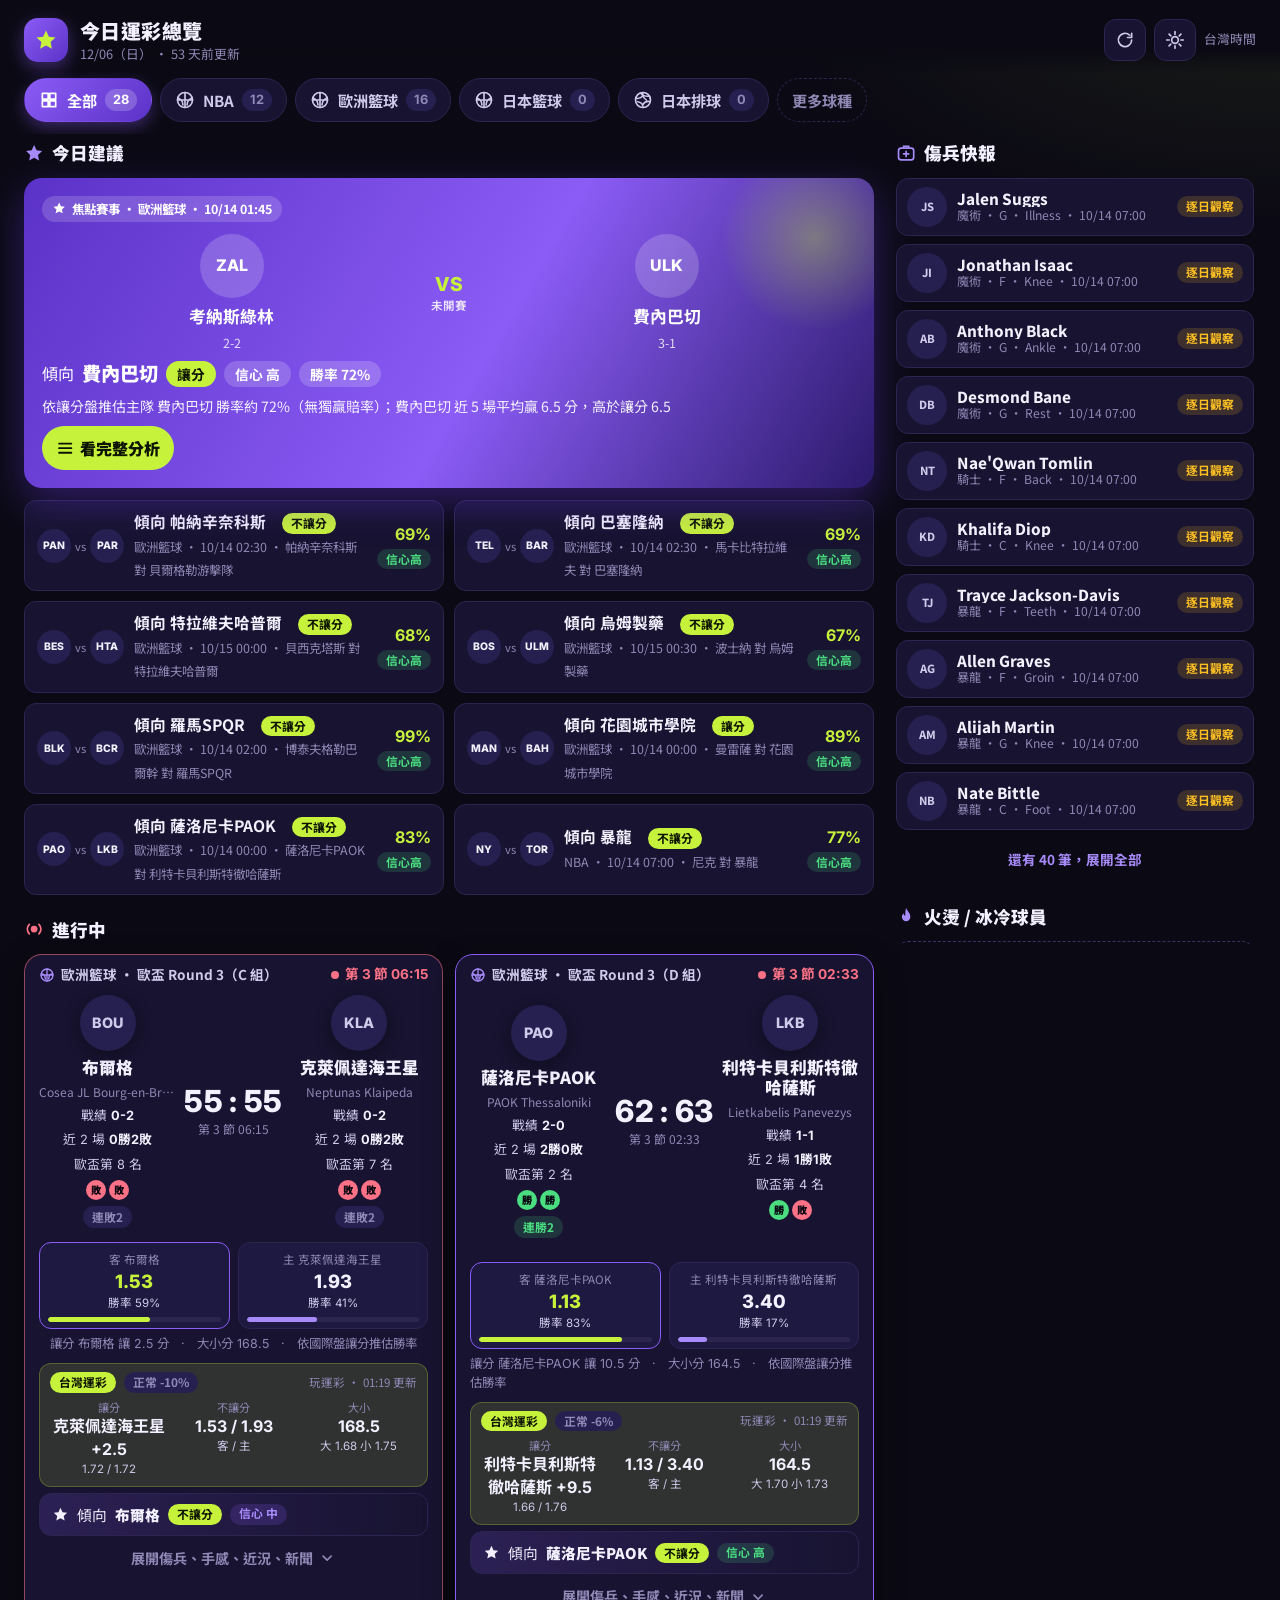
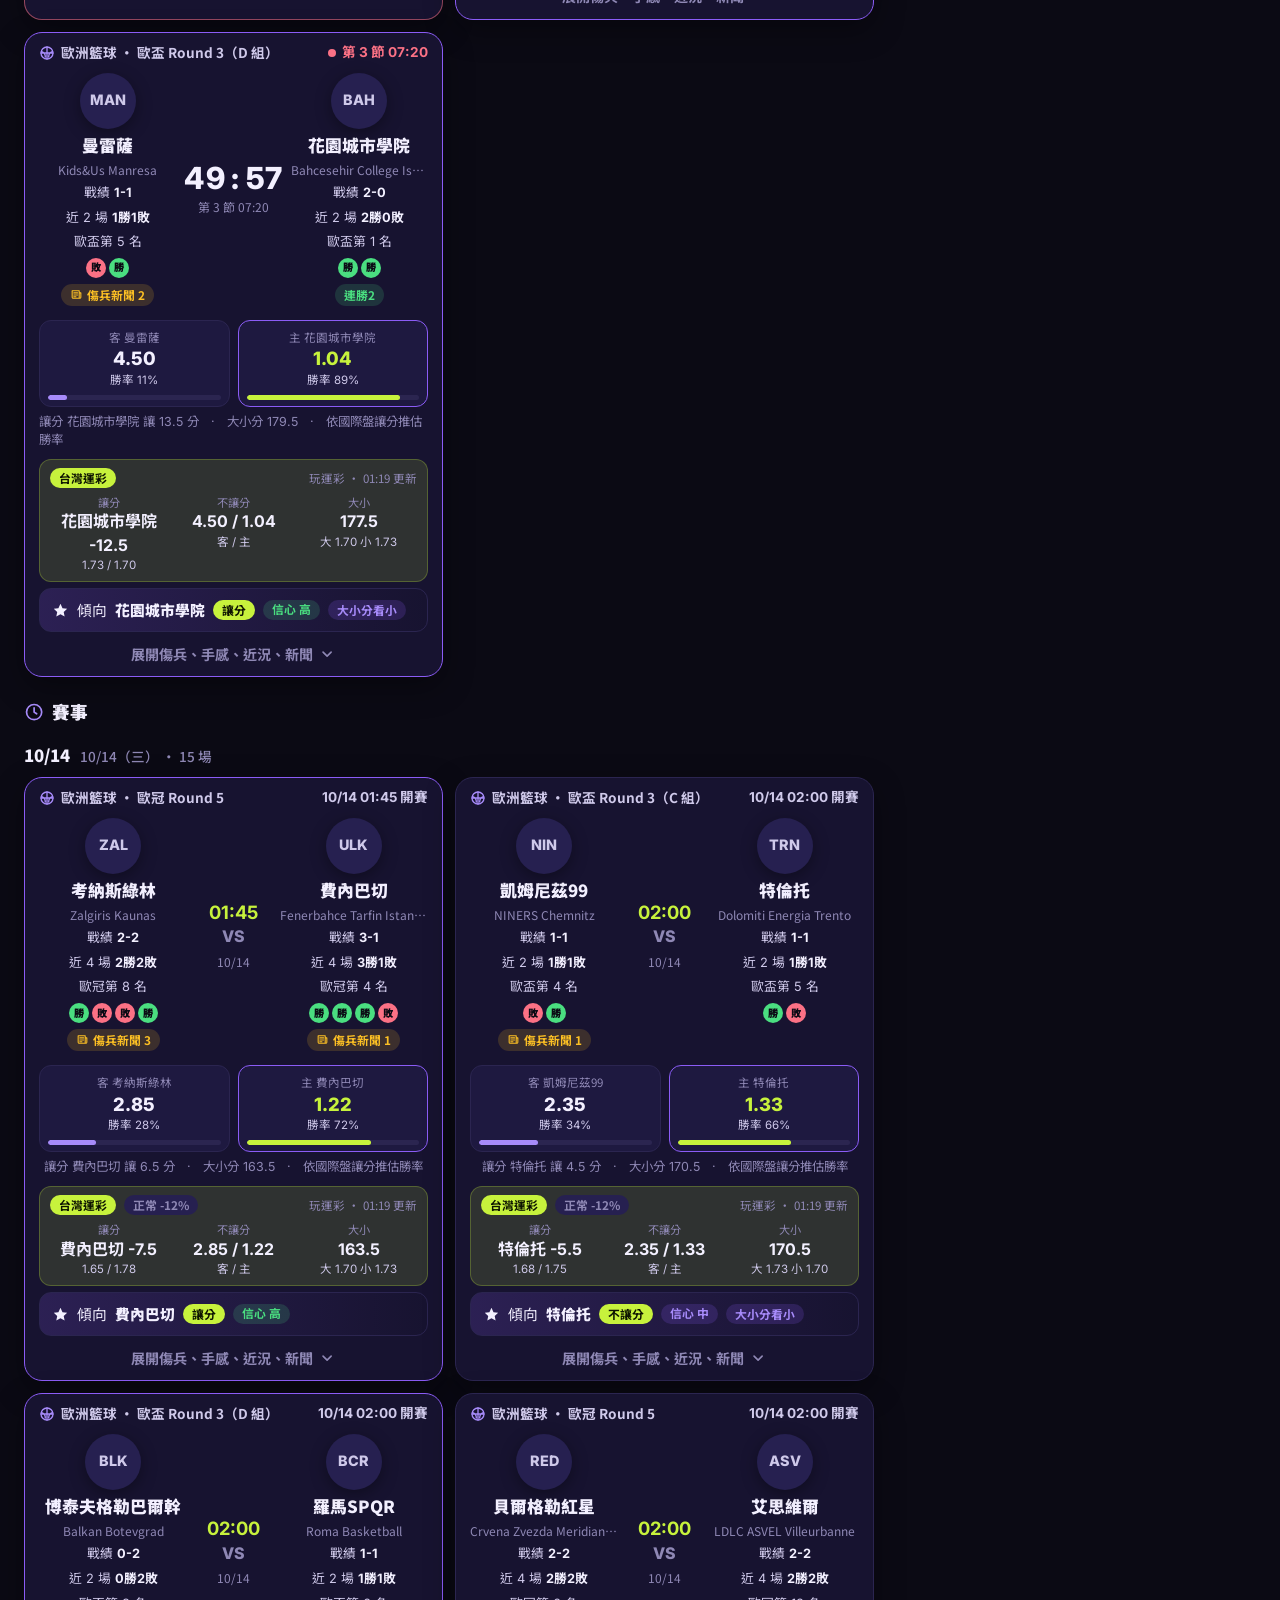
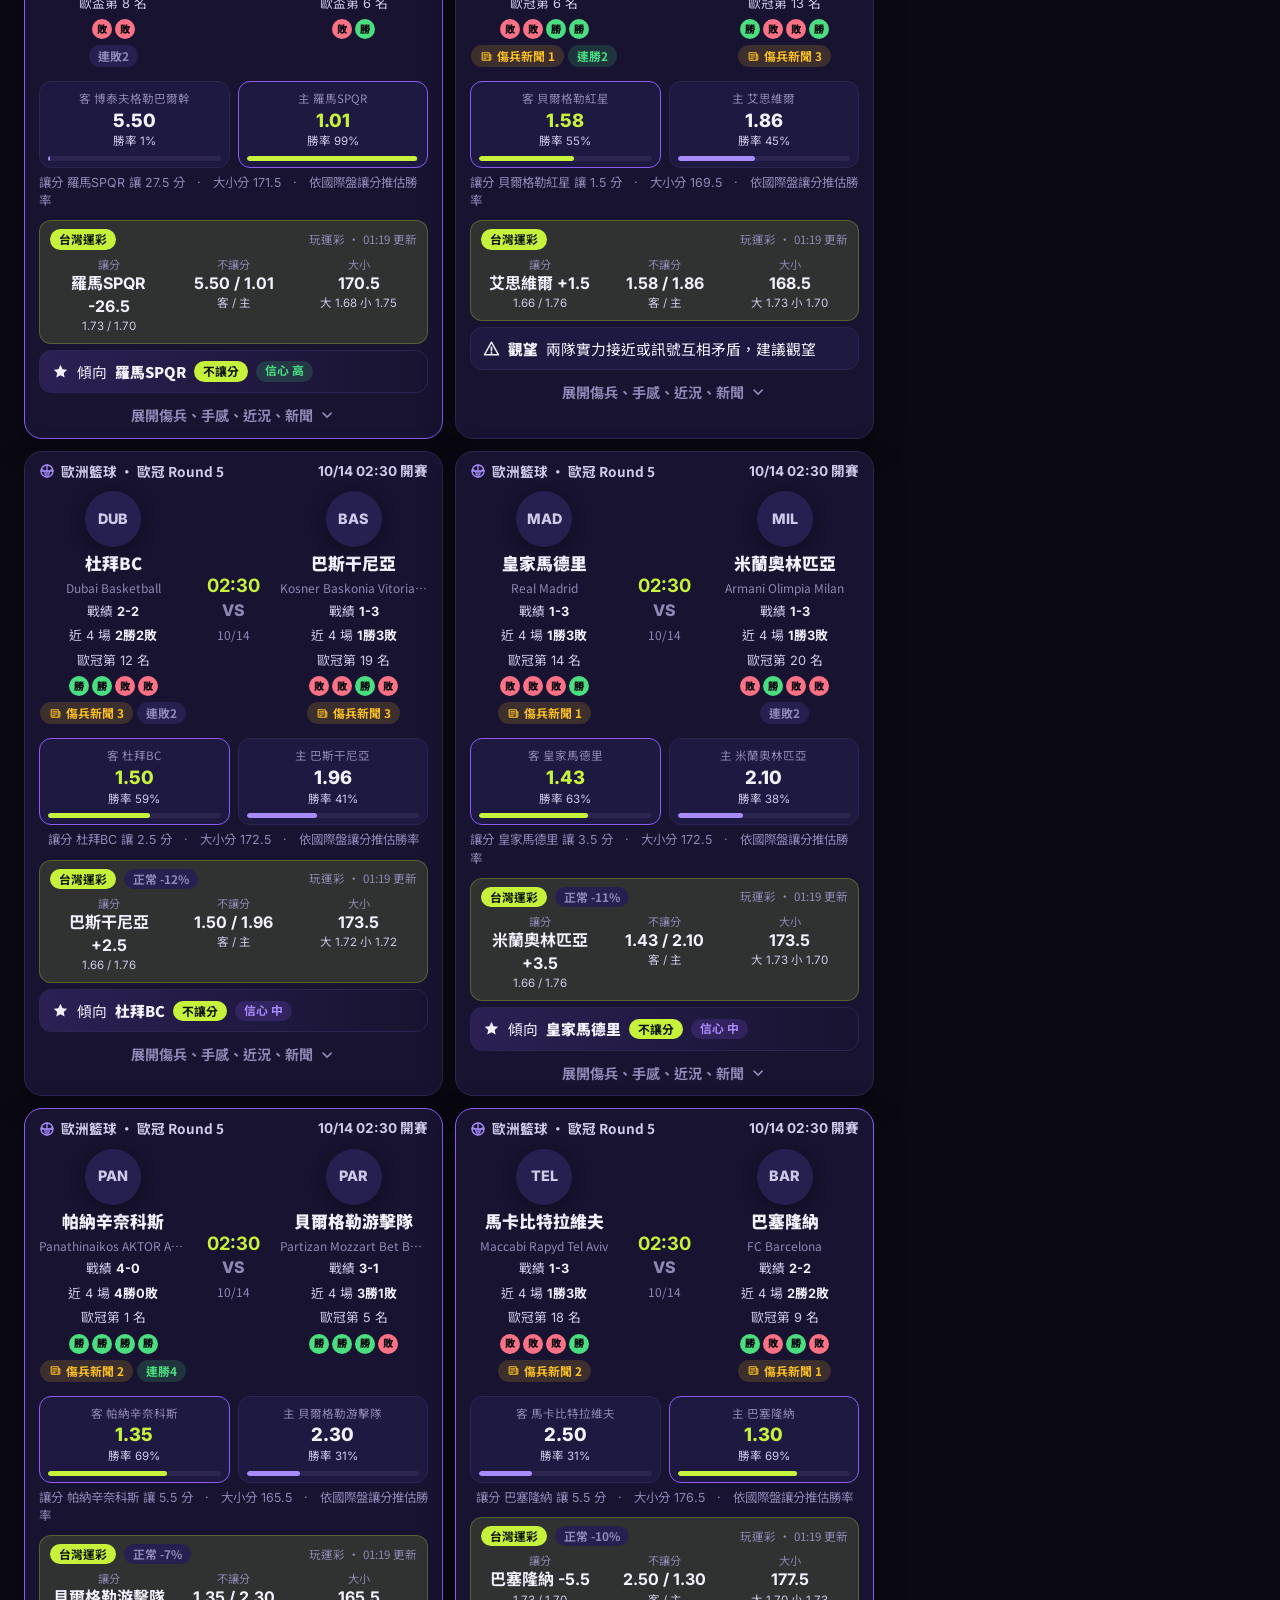
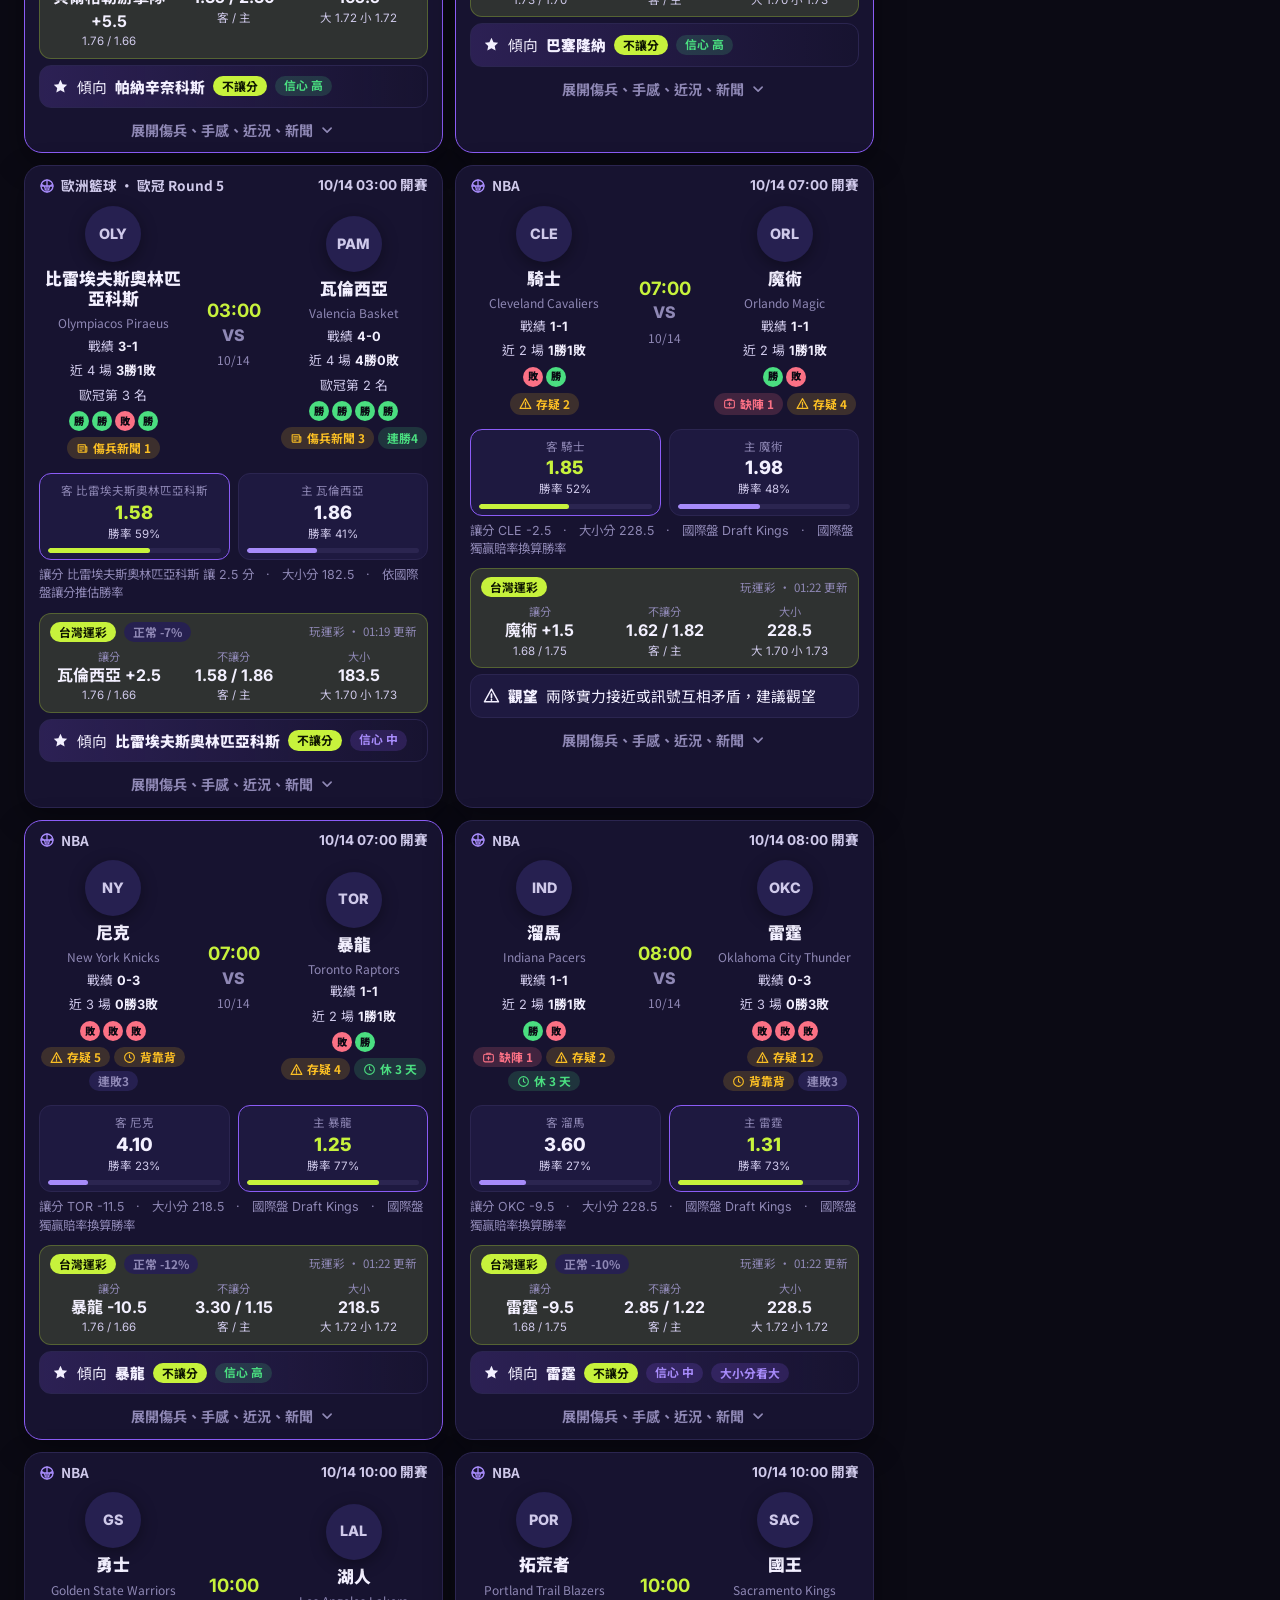
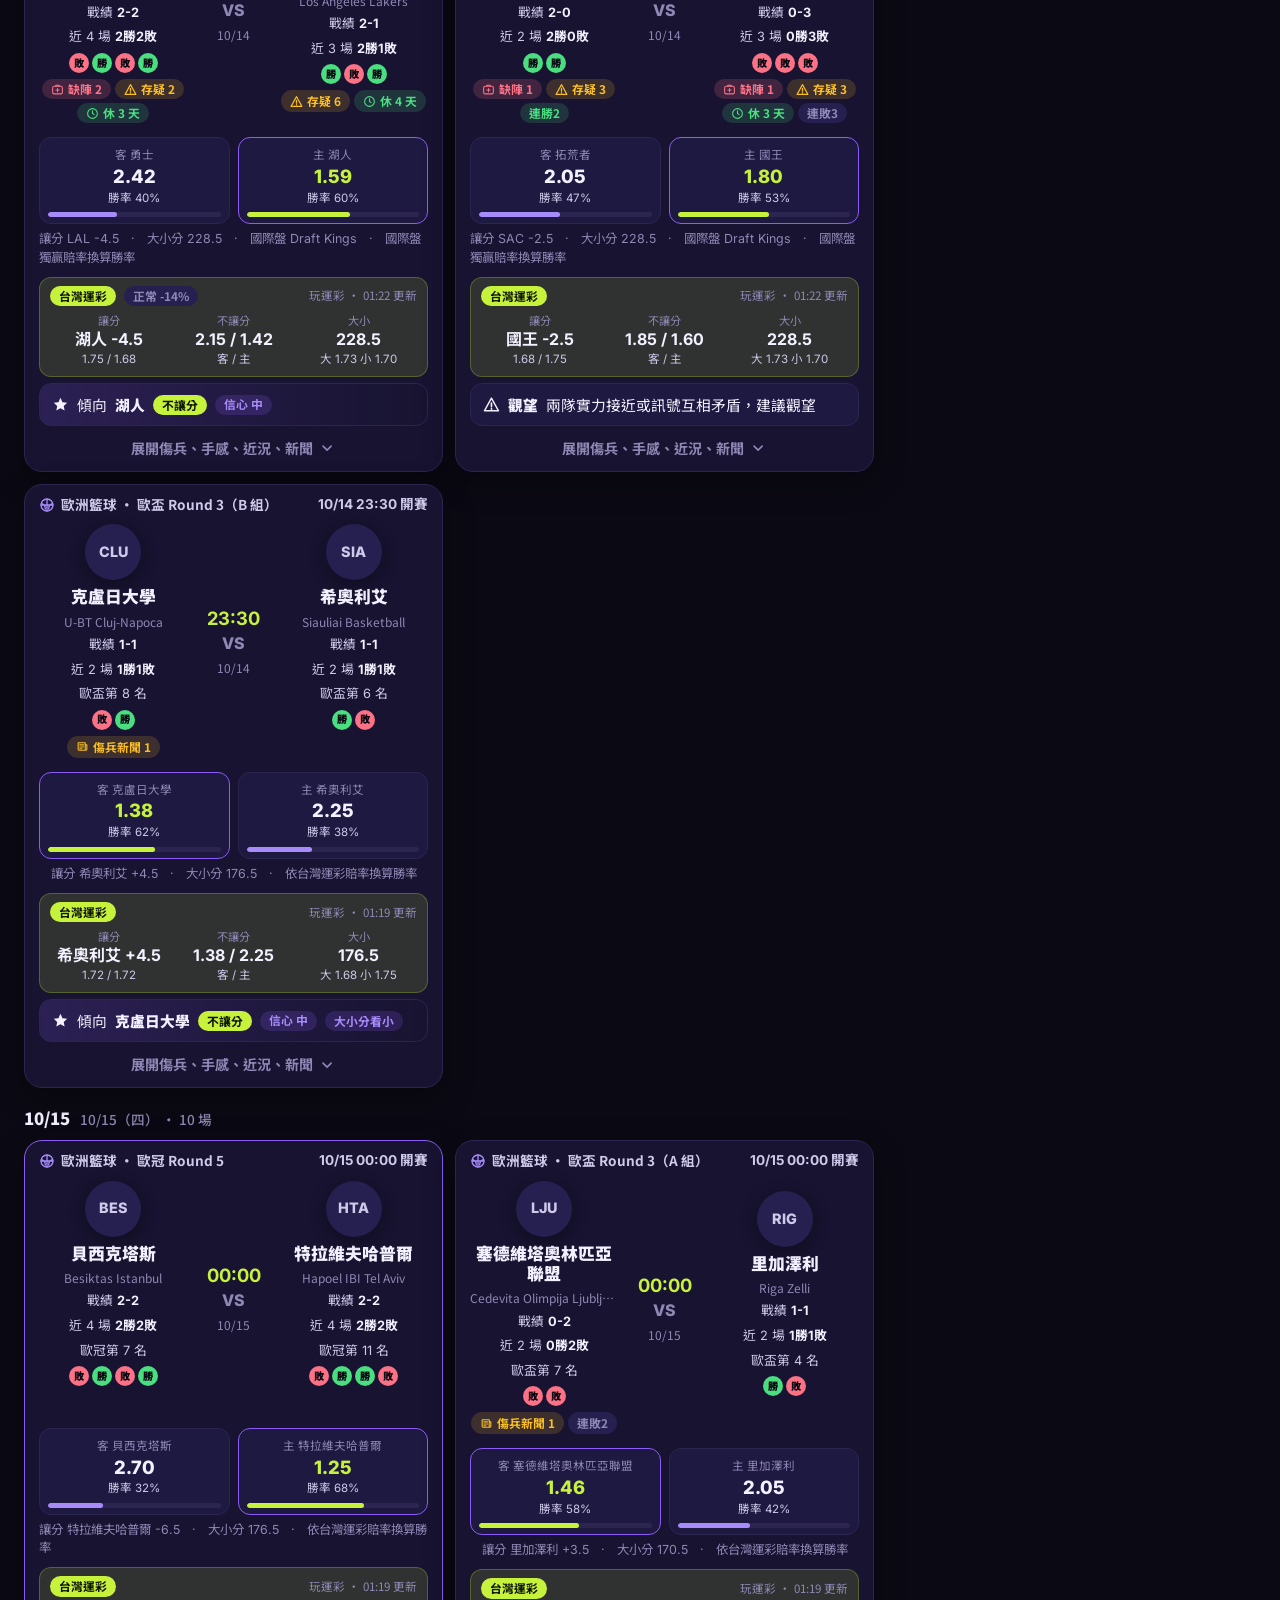
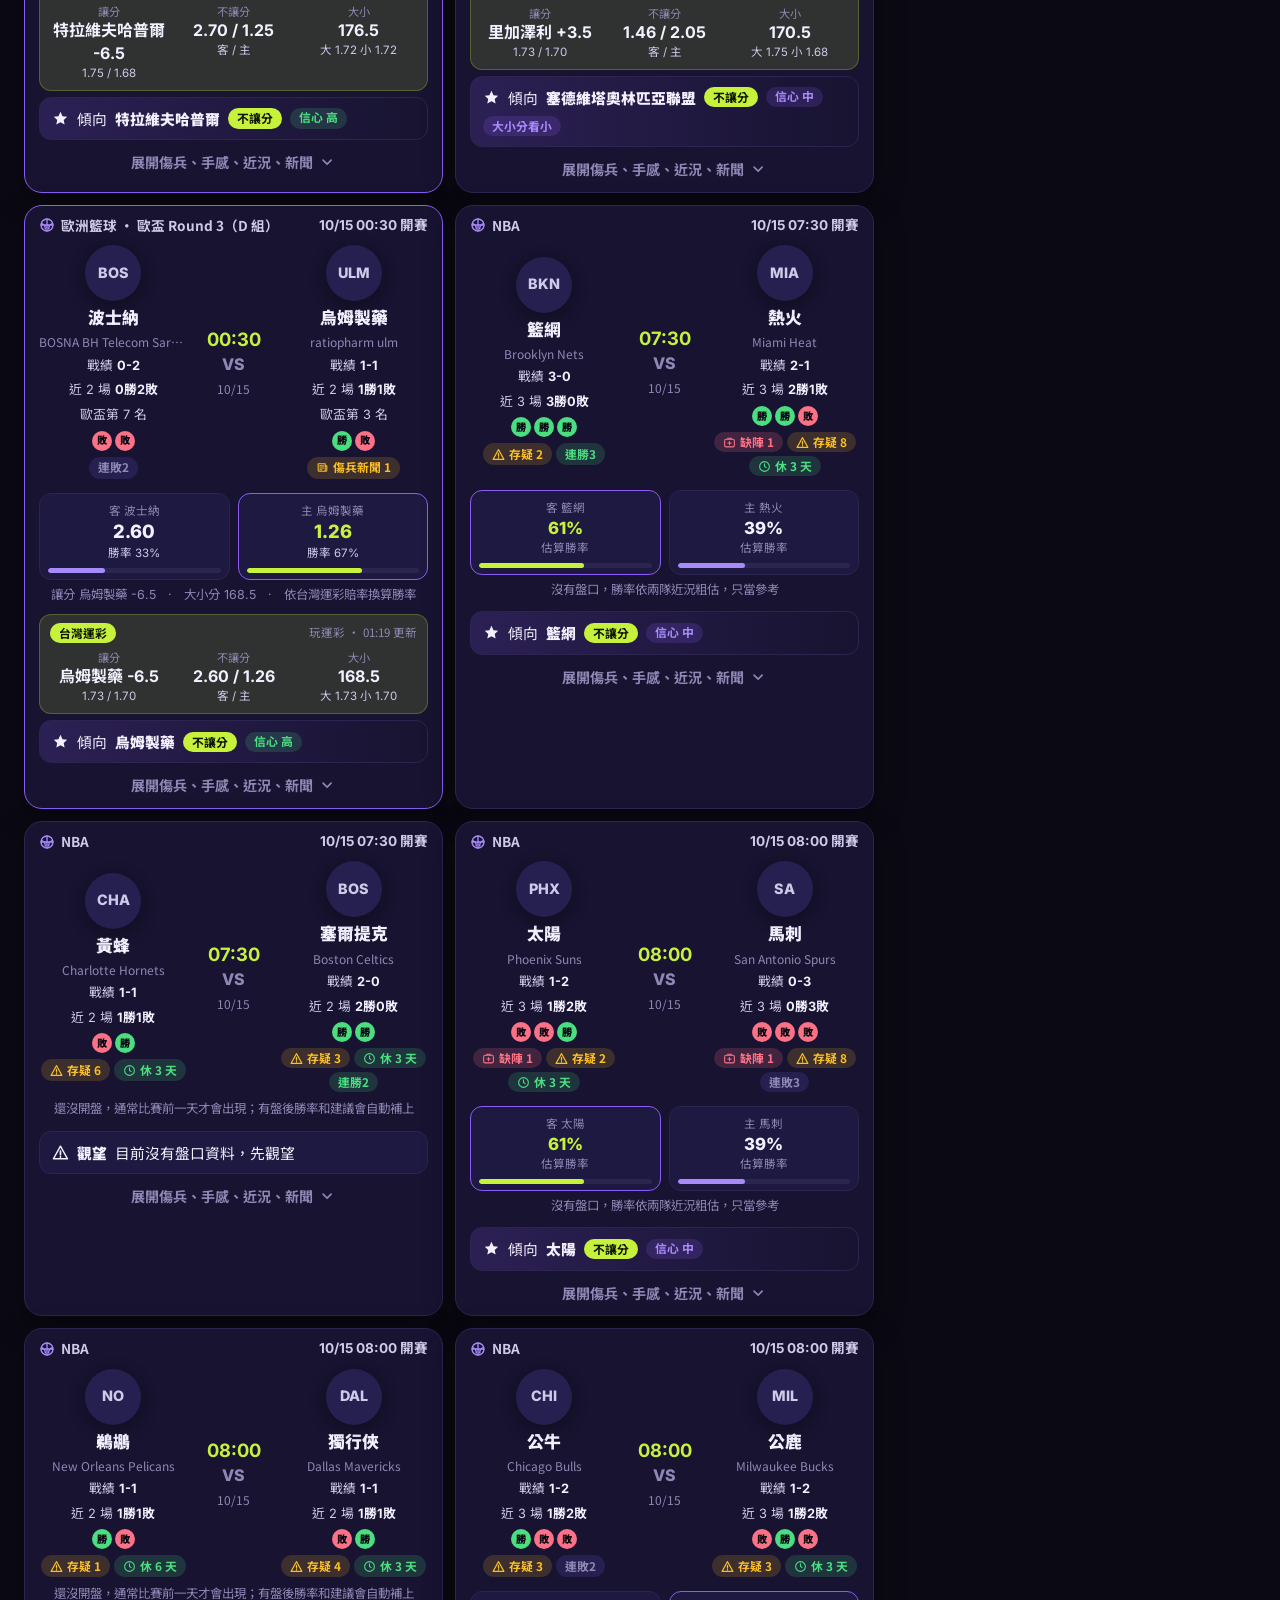
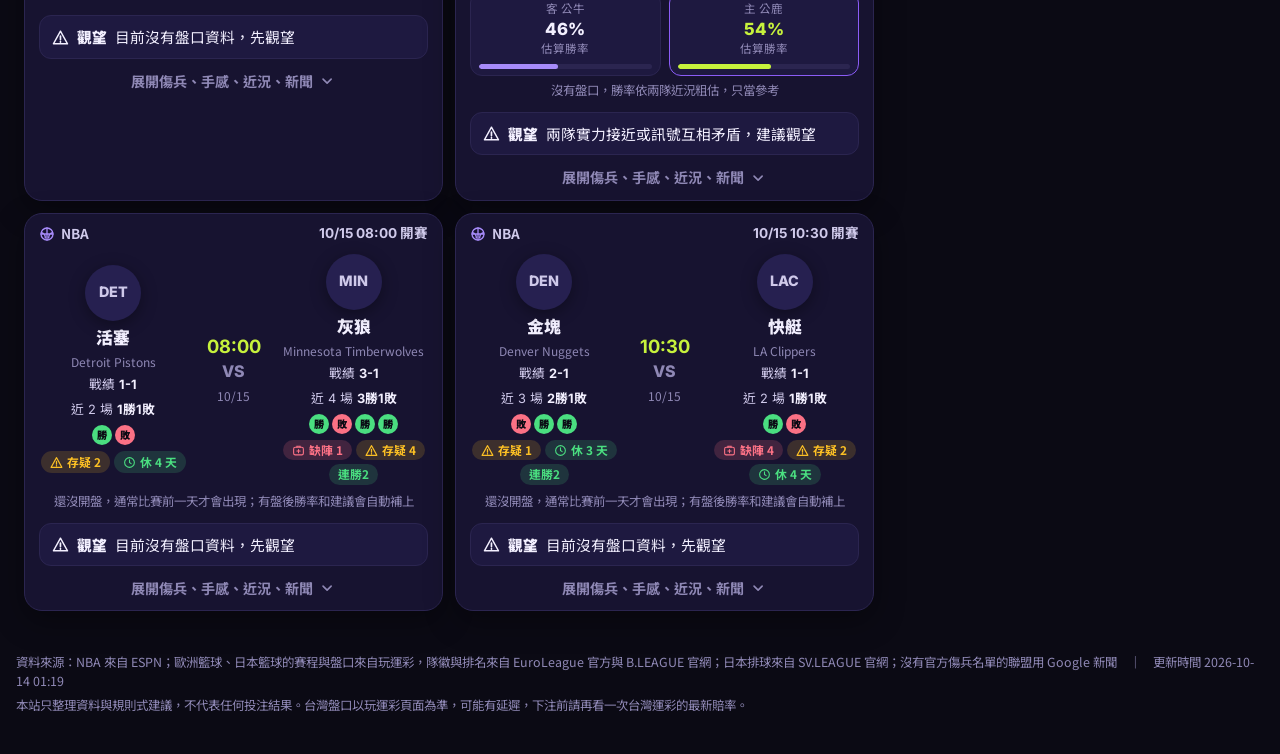
==== index.html @ 980b735b "載入動畫：復古卡通風的爸爸娃娃跑步（純 SVG＋CSS），開站與重新整理時顯示 - loader.svg：粗黑邊平塗、奶油色網點圓底、速度線與灰塵，跑步循環 0.64 秒 - loader.html：" ====
<!DOCTYPE html>
<html lang="zh-Hant" data-theme="dark">
<head>
<meta charset="utf-8">
<meta name="viewport" content="width=device-width, initial-scale=1, viewport-fit=cover">
<title>今日運彩總覽</title>
<meta name="description" content="今日賽事、盤口、傷兵、火燙球員與建議，一頁看完。">
<meta name="theme-color" content="#0b0a14">
<meta name="apple-mobile-web-app-capable" content="yes">
<meta name="apple-mobile-web-app-status-bar-style" content="black-translucent">
<meta name="apple-mobile-web-app-title" content="運彩總覽">
<link rel="manifest" href="manifest.webmanifest">
<link rel="icon" href="icon.svg" type="image/svg+xml">
<link rel="preconnect" href="https://fonts.googleapis.com">
<link rel="preconnect" href="https://fonts.gstatic.com" crossorigin>
<link href="https://fonts.googleapis.com/css2?family=Inter:wght@500;700;800&family=Noto+Sans+TC:wght@400;500;700;900&display=swap" rel="stylesheet">
<link rel="stylesheet" href="style.css">
</head>
<body data-view="games" data-sport="all">

<svg width="0" height="0" style="position:absolute" aria-hidden="true">
  <defs>
    <symbol id="i-grid" viewBox="0 0 24 24"><path d="M4 4h7v7H4zM13 4h7v7h-7zM4 13h7v7H4zM13 13h7v7h-7z" fill="none" stroke="currentColor" stroke-width="2" stroke-linejoin="round"/></symbol>
    <symbol id="i-basketball" viewBox="0 0 24 24"><circle cx="12" cy="12" r="9" fill="none" stroke="currentColor" stroke-width="2"/><path d="M3.5 9.5c3 1 6 4 6 8.5M20.5 9.5c-3 1-6 4-6 8.5M3 12h18M12 3v18" fill="none" stroke="currentColor" stroke-width="2" stroke-linecap="round"/></symbol>
    <symbol id="i-soccer" viewBox="0 0 24 24"><circle cx="12" cy="12" r="9" fill="none" stroke="currentColor" stroke-width="2"/><path d="M12 7.5l4 3-1.5 4.5h-5L8 10.5z" fill="currentColor"/><path d="M12 3v4.5M16 10.5l4-1.5M14.5 15l2.5 4M9.5 15l-2.5 4M8 10.5L4 9" fill="none" stroke="currentColor" stroke-width="2" stroke-linecap="round"/></symbol>
    <symbol id="i-hockey" viewBox="0 0 24 24"><path d="M4 4l7 12 2 4h4" fill="none" stroke="currentColor" stroke-width="2.2" stroke-linecap="round" stroke-linejoin="round"/><ellipse cx="8" cy="18.5" rx="4.5" ry="2" fill="currentColor"/></symbol>
    <symbol id="i-tennis" viewBox="0 0 24 24"><circle cx="12" cy="12" r="9" fill="none" stroke="currentColor" stroke-width="2"/><path d="M5.5 6c4 1.5 6.5 4.5 6.5 9s-2 5-2 5M18.5 6c-4 1.5-6.5 4.5-6.5 9" fill="none" stroke="currentColor" stroke-width="2" stroke-linecap="round"/></symbol>
    <symbol id="i-football" viewBox="0 0 24 24"><path d="M4.5 19.5C2.5 17.5 5 8 10 5s12-2.5 9.5 0.5 1.5 9.5-3.5 13.5-9.5 2.5-11.5 0.5z" fill="none" stroke="currentColor" stroke-width="2"/><path d="M9 15l6-6M10 12l2 2M12 10l2 2" fill="none" stroke="currentColor" stroke-width="2" stroke-linecap="round"/></symbol>
    <symbol id="i-volleyball" viewBox="0 0 24 24"><circle cx="12" cy="12" r="9" fill="none" stroke="currentColor" stroke-width="2"/><path d="M12 3c-1 4 1 7 4 9M3.5 10c4 .5 7-1 8.5-4M12 21c0-4-3-6.5-6.5-7M20.5 14c-4-1-7 .5-8.5 3.5M9 3.5c2 3 6 4.5 11 4" fill="none" stroke="currentColor" stroke-width="1.8" stroke-linecap="round"/></symbol>
    <symbol id="i-fire" viewBox="0 0 24 24"><path d="M12 2c1 4 5 5.5 5 11a5 5 0 0 1-10 0c0-2 1-3.5 2-4.5 0 2 1 3 2 3 0-3 0-6 1-9.5z" fill="currentColor"/></symbol>
    <symbol id="i-snow" viewBox="0 0 24 24"><path d="M12 2v20M4 7l16 10M20 7L4 17M12 2l-2.5 2.5M12 2l2.5 2.5M12 22l-2.5-2.5M12 22l2.5-2.5M4 7l3.4-.6M4 7l.6 3.4M20 17l-3.4.6M20 17l-.6-3.4M20 7l-3.4-.6M20 7l-.6 3.4M4 17l3.4.6M4 17l.6-3.4" fill="none" stroke="currentColor" stroke-width="1.8" stroke-linecap="round"/></symbol>
    <symbol id="i-med" viewBox="0 0 24 24"><rect x="3" y="6" width="18" height="14" rx="3" fill="none" stroke="currentColor" stroke-width="2"/><path d="M9 6V4h6v2M12 10v6M9 13h6" fill="none" stroke="currentColor" stroke-width="2" stroke-linecap="round"/></symbol>
    <symbol id="i-news" viewBox="0 0 24 24"><path d="M4 5h13v14H6a2 2 0 0 1-2-2zM17 9h3v8a2 2 0 0 1-2 2M7 9h7M7 13h7M7 16h4" fill="none" stroke="currentColor" stroke-width="2" stroke-linecap="round" stroke-linejoin="round"/></symbol>
    <symbol id="i-clock" viewBox="0 0 24 24"><circle cx="12" cy="12" r="9" fill="none" stroke="currentColor" stroke-width="2"/><path d="M12 7v5l3 2" fill="none" stroke="currentColor" stroke-width="2" stroke-linecap="round"/></symbol>
    <symbol id="i-chev" viewBox="0 0 24 24"><path d="M6 9l6 6 6-6" fill="none" stroke="currentColor" stroke-width="2.4" stroke-linecap="round" stroke-linejoin="round"/></symbol>
    <symbol id="i-star" viewBox="0 0 24 24"><path d="M12 2.5l2.9 6.2 6.6.8-4.9 4.6 1.3 6.6L12 17.5l-5.9 3.2 1.3-6.6L2.5 9.5l6.6-.8z" fill="currentColor"/></symbol>
    <symbol id="i-trophy" viewBox="0 0 24 24"><path d="M7 4h10v5a5 5 0 0 1-10 0zM7 6H4a3 3 0 0 0 3 4M17 6h3a3 3 0 0 1-3 4M12 14v4M8 20h8" fill="none" stroke="currentColor" stroke-width="2" stroke-linecap="round" stroke-linejoin="round"/></symbol>
    <symbol id="i-sun" viewBox="0 0 24 24"><circle cx="12" cy="12" r="4" fill="none" stroke="currentColor" stroke-width="2"/><path d="M12 2v3M12 19v3M2 12h3M19 12h3M4.9 4.9l2.1 2.1M17 17l2.1 2.1M4.9 19.1L7 17M17 7l2.1-2.1" fill="none" stroke="currentColor" stroke-width="2" stroke-linecap="round"/></symbol>
    <symbol id="i-moon" viewBox="0 0 24 24"><path d="M20 14.5A8.5 8.5 0 0 1 9.5 4a8.5 8.5 0 1 0 10.5 10.5z" fill="none" stroke="currentColor" stroke-width="2" stroke-linejoin="round"/></symbol>
    <symbol id="i-list" viewBox="0 0 24 24"><path d="M4 6h16M4 12h16M4 18h16" fill="none" stroke="currentColor" stroke-width="2.4" stroke-linecap="round"/></symbol>
    <symbol id="i-refresh" viewBox="0 0 24 24"><path d="M20 12a8 8 0 1 1-2.3-5.7M20 4v5h-5" fill="none" stroke="currentColor" stroke-width="2" stroke-linecap="round" stroke-linejoin="round"/></symbol>
    <symbol id="i-live" viewBox="0 0 24 24"><circle cx="12" cy="12" r="4" fill="currentColor"/><path d="M6.3 6.3a8 8 0 0 0 0 11.4M17.7 6.3a8 8 0 0 1 0 11.4" fill="none" stroke="currentColor" stroke-width="2" stroke-linecap="round"/></symbol>
    <symbol id="i-pin" viewBox="0 0 24 24"><path d="M12 21s-6-5.3-6-11a6 6 0 0 1 12 0c0 5.7-6 11-6 11z" fill="none" stroke="currentColor" stroke-width="2"/><circle cx="12" cy="10" r="2.2" fill="currentColor"/></symbol>
    <symbol id="i-tv" viewBox="0 0 24 24"><rect x="3" y="5" width="18" height="12" rx="2" fill="none" stroke="currentColor" stroke-width="2"/><path d="M8 21h8" fill="none" stroke="currentColor" stroke-width="2" stroke-linecap="round"/></symbol>
    <symbol id="i-check" viewBox="0 0 24 24"><path d="M5 12.5l4.5 4.5L19 7.5" fill="none" stroke="currentColor" stroke-width="2.6" stroke-linecap="round" stroke-linejoin="round"/></symbol>
    <symbol id="i-warn" viewBox="0 0 24 24"><path d="M12 3l10 18H2z" fill="none" stroke="currentColor" stroke-width="2" stroke-linejoin="round"/><path d="M12 10v5M12 18v.5" fill="none" stroke="currentColor" stroke-width="2.4" stroke-linecap="round"/></symbol>
  </defs>
</svg>

<header class="top">
  <div class="brand">
    <span class="brand-mark"><svg><use href="#i-star"/></svg></span>
    <div>
      <div class="brand-name">今日運彩總覽</div>
      <div class="brand-sub" id="hdr-date">載入中…</div>
    </div>
  </div>
  <div class="top-right">
    <button class="icon-btn" id="btn-refresh" title="重新整理" aria-label="重新整理"><svg><use href="#i-refresh"/></svg></button>
    <button class="icon-btn" id="btn-theme" title="切換深淺色" aria-label="切換深淺色"><svg><use href="#i-sun"/></svg></button>
    <span class="updated" id="hdr-updated"></span>
  </div>
</header>

<nav class="chips" id="chips" aria-label="球種"></nav>

<div class="layout">
  <main>
    <section id="sec-picks" class="sec">
      <h2 class="sec-title"><svg><use href="#i-star"/></svg>今日建議</h2>
      <div id="picks"></div>
    </section>

    <section id="sec-live" class="sec">
      <h2 class="sec-title live-title"><svg><use href="#i-live"/></svg>進行中</h2>
      <div id="live" class="cards"></div>
    </section>

    <section id="sec-games" class="sec">
      <h2 class="sec-title"><svg><use href="#i-clock"/></svg>賽事</h2>
      <div id="games"></div>
    </section>
  </main>

  <aside>
    <section id="sec-injuries" class="sec">
      <h2 class="sec-title"><svg><use href="#i-med"/></svg>傷兵快報</h2>
      <div id="injuries" class="aside-list"></div>
    </section>
    <section id="sec-hot" class="sec">
      <h2 class="sec-title"><svg><use href="#i-fire"/></svg>火燙 / 冰冷球員</h2>
      <div id="hot" class="aside-list"></div>
    </section>
    <section id="sec-standings" class="sec">
      <h2 class="sec-title"><svg><use href="#i-trophy"/></svg>排名</h2>
      <div id="standings"></div>
    </section>
  </aside>
</div>

<footer class="foot">
  <div id="foot-src"></div>
  <div class="foot-note">本站只整理資料與規則式建議，不代表任何投注結果。台灣盤口以玩運彩頁面為準，可能有延遲，下注前請再看一次台灣運彩的最新賠率。</div>
</footer>

<div id="modal" class="modal" aria-live="polite"></div>

<div id="loader" class="loader on" aria-live="polite" aria-label="資料載入中">
  <div class="loader-box">
    <img src="loader.svg" alt="" width="260" height="300">
    <div class="loader-text">資料載入中<i>.</i><i>.</i><i>.</i></div>
    <div class="loader-sub">爸爸正在跑去拿今天的賽事</div>
  </div>
</div>

<nav class="bottom-nav" aria-label="主選單">
  <button data-view="games" class="on"><svg><use href="#i-clock"/></svg><span>賽事</span></button>
  <button data-view="picks"><svg><use href="#i-star"/></svg><span>建議</span></button>
  <button data-view="injuries"><svg><use href="#i-med"/></svg><span>傷兵</span></button>
  <button data-view="standings"><svg><use href="#i-trophy"/></svg><span>排名</span></button>
</nav>

<script src="app.js"></script>
</body>
</html>
---- style.css ----
/* 今日運彩總覽：深色紫綠主題（可切淺色） */
:root{
  color-scheme:dark;
  --bg:#0b0a14; --bg-2:#120f22; --card:#171330; --card-2:#1e1940; --card-3:#262050;
  --line:#2b2550; --line-2:#3a3268;
  --ink:#f3f0ff; --ink-2:#cfc9ea; --muted:#8f88b5;
  --violet:#8b5cf6; --violet-2:#a78bfa; --violet-deep:#5b32c7;
  --violet-wash:rgba(139,92,246,.18);
  --lime:#c7f23c; --lime-ink:#0d1400; --lime-wash:rgba(199,242,60,.14);
  --good:#4ade80; --good-wash:rgba(74,222,128,.16);
  --warn:#fbbf24; --warn-wash:rgba(251,191,36,.16);
  --bad:#fb7185; --bad-wash:rgba(251,113,133,.18);
  --cold:#60a5fa; --cold-wash:rgba(96,165,250,.16);
  --hot:#fb923c; --hot-wash:rgba(251,146,60,.18);
  --radius:18px; --radius-s:12px;
  --shadow:0 10px 30px rgba(0,0,0,.35);
  --sans:"Noto Sans TC","PingFang TC","Microsoft JhengHei",-apple-system,BlinkMacSystemFont,"Segoe UI",Roboto,sans-serif;
  --num:"Inter","Noto Sans TC",sans-serif;
  --fs:17px;
}
:root[data-theme="light"]{
  color-scheme:light;
  --bg:#f3f1fb; --bg-2:#ebe8f7; --card:#ffffff; --card-2:#f4f1fd; --card-3:#ebe6fb;
  --line:#dcd6f2; --line-2:#c9c1ea;
  --ink:#19132f; --ink-2:#3d3661; --muted:#6f6894;
  --violet:#6d3fe0; --violet-2:#7c57e6; --violet-deep:#5b32c7;
  --violet-wash:rgba(109,63,224,.12);
  --lime:#86b800; --lime-ink:#ffffff; --lime-wash:rgba(134,184,0,.14);
  --good:#15803d; --good-wash:rgba(21,128,61,.12);
  --warn:#b45309; --warn-wash:rgba(180,83,9,.12);
  --bad:#be123c; --bad-wash:rgba(190,18,60,.12);
  --cold:#1d4ed8; --cold-wash:rgba(29,78,216,.12);
  --hot:#c2410c; --hot-wash:rgba(194,65,12,.12);
  --shadow:0 8px 24px rgba(40,30,90,.10);
}
*{box-sizing:border-box}
html{font-size:var(--fs)}
body{margin:0;background:var(--bg);color:var(--ink);font-family:var(--sans);line-height:1.45;
  background-image:radial-gradient(1200px 500px at 10% -10%,rgba(139,92,246,.18),transparent 60%),
                   radial-gradient(900px 400px at 100% 0,rgba(199,242,60,.08),transparent 55%);
  padding-bottom:calc(76px + env(safe-area-inset-bottom));}
:root[data-theme="light"] body{background-image:radial-gradient(1200px 500px at 10% -10%,rgba(109,63,224,.12),transparent 60%)}
a{color:inherit}
button{font:inherit;color:inherit;background:none;border:0;cursor:pointer}
svg{width:1.15em;height:1.15em;vertical-align:-.2em;flex:none}
img{display:block}
h2{margin:0}

/* 頂欄 */
.top{display:flex;align-items:center;justify-content:space-between;gap:12px;padding:14px 16px 8px;
  position:sticky;top:0;z-index:20;background:linear-gradient(var(--bg) 70%,transparent)}
.brand{display:flex;align-items:center;gap:12px}
.brand-mark{width:44px;height:44px;border-radius:14px;display:grid;place-items:center;color:var(--lime);
  background:linear-gradient(135deg,var(--violet),var(--violet-deep));box-shadow:0 6px 18px rgba(139,92,246,.4)}
.brand-mark svg{width:24px;height:24px}
.brand-name{font-weight:900;font-size:1.1rem;letter-spacing:.02em;white-space:nowrap}
.brand-sub{color:var(--muted);font-size:.8rem;white-space:nowrap}
.top-right{display:flex;align-items:center;gap:8px;flex:none}
.updated{color:var(--muted);font-size:.8rem;white-space:nowrap;display:none}
.icon-btn{width:42px;height:42px;border-radius:12px;background:var(--card);border:1px solid var(--line);display:grid;place-items:center;color:var(--ink-2)}
.icon-btn svg{width:20px;height:20px}
.icon-btn:active{transform:scale(.96)}

/* 球種列 */
.chips{display:flex;gap:8px;overflow-x:auto;padding:6px 16px 10px;scrollbar-width:none}
.chips::-webkit-scrollbar{display:none}
.chip{flex:none;display:flex;align-items:center;gap:8px;padding:10px 14px;border-radius:999px;
  background:var(--card);border:1px solid var(--line);color:var(--ink-2);font-weight:700;font-size:.95rem;min-height:44px}
.chip svg{width:20px;height:20px}
.chip .n{font-family:var(--num);font-size:.8rem;color:var(--muted);background:var(--card-3);padding:2px 8px;border-radius:999px}
.chip.on{background:linear-gradient(135deg,var(--violet),var(--violet-deep));border-color:transparent;color:#fff;box-shadow:0 6px 16px rgba(139,92,246,.35)}
.chip.on .n{background:rgba(255,255,255,.2);color:#fff}

/* 版面 */
.layout{display:grid;grid-template-columns:minmax(0,1fr);gap:16px;padding:0 16px;max-width:1380px;margin:0 auto}
main,aside{min-width:0}
.sec{margin-bottom:22px}
.sec-title{display:flex;align-items:center;gap:8px;font-size:1.1rem;font-weight:900;margin:6px 0 12px;color:var(--ink)}
.sec-title svg{color:var(--violet-2)}
.live-title svg{color:var(--bad)}
.empty{color:var(--muted);padding:18px;border:1px dashed var(--line-2);border-radius:var(--radius-s);text-align:center;font-size:.95rem}
.day-title{display:flex;align-items:baseline;gap:10px;margin:18px 0 10px;font-weight:900;font-size:1.05rem}
.day-title small{color:var(--muted);font-weight:500;font-size:.85rem}
.cards{display:grid;grid-template-columns:minmax(0,1fr);gap:12px}
.card{min-width:0}

/* 比賽卡片 */
.card{background:var(--card);border:1px solid var(--line);border-radius:var(--radius);box-shadow:var(--shadow);overflow:hidden;position:relative}
.card.is-live{border-color:rgba(251,113,133,.55)}
.card.is-post{opacity:.78}
.card.has-edge{border-color:var(--violet)}
.card-head{display:flex;align-items:center;justify-content:space-between;gap:8px;padding:10px 14px 0;font-size:.85rem;color:var(--muted)}
.card-head .lg{display:inline-flex;align-items:center;gap:6px;font-weight:700;color:var(--ink-2)}
.card-head .lg svg{width:16px;height:16px;color:var(--violet-2)}
.status{font-family:var(--num);font-weight:700;color:var(--ink-2)}
.status.live{color:var(--bad);display:inline-flex;align-items:center;gap:6px}
.status.live::before{content:"";width:8px;height:8px;border-radius:50%;background:var(--bad);animation:blink 1.2s infinite}
@keyframes blink{50%{opacity:.25}}
.teams{display:grid;grid-template-columns:minmax(0,1fr) minmax(76px,auto) minmax(0,1fr);align-items:center;gap:8px;padding:10px 14px 6px}
.team{display:flex;flex-direction:column;align-items:center;text-align:center;gap:6px;min-width:0}
.team .logo{width:56px;height:56px;object-fit:contain;filter:drop-shadow(0 4px 8px rgba(0,0,0,.35))}
.team .fallback{width:56px;height:56px;border-radius:50%;display:grid;place-items:center;background:var(--card-3);font-family:var(--num);font-weight:800;font-size:.9rem;color:var(--ink-2)}
.team .tname{font-weight:900;font-size:1.05rem;line-height:1.2;max-width:100%;overflow:hidden;text-overflow:ellipsis}
.team .ten{color:var(--muted);font-size:.75rem;max-width:100%;overflow:hidden;text-overflow:ellipsis;white-space:nowrap}
.team .rec{color:var(--ink-2);font-size:.8rem;font-family:var(--num)}
.team .rec b{color:var(--ink)}
.mid{text-align:center;min-width:76px}
.mid .score{font-family:var(--num);font-weight:800;font-size:1.6rem;letter-spacing:.01em;line-height:1;white-space:nowrap}
@media (min-width:700px){.mid .score{font-size:1.9rem}}
.mid .score.sets{font-size:1rem}
.mid .vs{font-family:var(--num);font-weight:800;color:var(--muted);font-size:1rem}
.mid .time{font-family:var(--num);font-weight:700;color:var(--lime);font-size:1.15rem}
:root[data-theme="light"] .mid .time{color:var(--violet-deep)}
.mid .sub{font-size:.75rem;color:var(--muted);margin-top:4px}
.side-badges{display:flex;justify-content:center;gap:4px;flex-wrap:wrap;min-height:22px;max-width:100%}
.side-badges .badge{max-width:100%;overflow:hidden;text-overflow:ellipsis}

/* 近況圓點 */
.dots{display:flex;gap:3px;justify-content:center;flex-wrap:wrap}
.dot{width:20px;height:20px;border-radius:50%;display:grid;place-items:center;font-size:.64rem;font-weight:900;color:#0b0a14;flex:none}
.dot.W{background:var(--good)}
.dot.L{background:var(--bad)}
.dot.D{background:var(--muted)}
:root[data-theme="light"] .dot{color:#fff}

/* 盤口 */
.odds{display:grid;grid-template-columns:repeat(3,1fr);gap:8px;padding:8px 14px 4px}
.odds.two{grid-template-columns:repeat(2,1fr)}
.obtn{background:var(--card-2);border:1px solid var(--line);border-radius:var(--radius-s);padding:8px 8px 6px;text-align:center;position:relative;overflow:hidden}
.obtn.fav{border-color:var(--violet)}
.obtn .ol{font-size:.72rem;color:var(--muted)}
.obtn .ov{font-family:var(--num);font-weight:800;font-size:1.15rem;color:var(--ink)}
.obtn.fav .ov{color:var(--lime)}
:root[data-theme="light"] .obtn.fav .ov{color:var(--violet-deep)}
.obtn .op{font-size:.72rem;color:var(--ink-2);font-family:var(--num)}
.bar{height:5px;border-radius:4px;background:var(--line);margin-top:6px;overflow:hidden}
.bar > span{display:block;height:100%;background:var(--violet-2);border-radius:4px}
.obtn.fav .bar > span{background:var(--lime)}
:root[data-theme="light"] .obtn.fav .bar > span{background:var(--violet-deep)}
.oline{display:flex;justify-content:center;gap:14px;padding:2px 14px 6px;color:var(--muted);font-size:.78rem;font-family:var(--num);flex-wrap:wrap}
.tw{margin:4px 14px 0;padding:8px 10px;border-radius:var(--radius-s);background:var(--lime-wash);border:1px solid rgba(199,242,60,.25)}
:root[data-theme="light"] .tw{border-color:rgba(134,184,0,.35)}
.tw-head{display:flex;align-items:center;gap:8px;flex-wrap:wrap;margin-bottom:6px}
.tw-head small{color:var(--muted);font-size:.72rem;margin-left:auto}
.tw-grid{display:grid;grid-template-columns:repeat(3,minmax(0,1fr));gap:8px}
.twc{text-align:center;min-width:0}
.twc .ol{display:block;font-size:.7rem;color:var(--muted)}
.twc b{display:block;font-family:var(--num);font-size:1rem;color:var(--ink)}
.twc small{display:block;font-family:var(--num);font-size:.72rem;color:var(--ink-2)}

/* 標籤 */
.badge{display:inline-flex;align-items:center;gap:4px;padding:3px 9px;border-radius:999px;font-size:.74rem;font-weight:700;line-height:1.2;white-space:nowrap}
.badge svg{width:13px;height:13px}
.badge.out{background:var(--bad-wash);color:var(--bad)}
.badge.maybe{background:var(--warn-wash);color:var(--warn)}
.badge.ok{background:var(--good-wash);color:var(--good)}
.badge.hot{background:var(--hot-wash);color:var(--hot)}
.badge.cold{background:var(--cold-wash);color:var(--cold)}
.badge.vio{background:var(--violet-wash);color:var(--violet-2)}
.badge.lime{background:var(--lime);color:var(--lime-ink)}
.badge.muted{background:var(--card-3);color:var(--muted)}
.badge.ir{background:var(--card-3);color:var(--bad);opacity:.85}
.pc{color:var(--muted);font-size:.74rem;line-height:1.35;margin-top:3px;display:-webkit-box;-webkit-line-clamp:2;-webkit-box-orient:vertical;overflow:hidden}
.pick .logos svg{width:30px;height:30px;color:var(--lime)}
.badge.big{font-size:.86rem;padding:5px 11px}

/* 建議列 */
.sug{display:flex;align-items:center;justify-content:space-between;gap:10px;margin:6px 14px 0;padding:10px 12px;border-radius:var(--radius-s);
  background:linear-gradient(90deg,var(--violet-wash),transparent);border:1px solid var(--line)}
.sug .st{display:flex;align-items:center;gap:8px;flex-wrap:wrap;font-size:.92rem}
.sug .st b{font-weight:900}
.sug .conf{font-family:var(--num)}
.sug.watch{background:var(--card-2)}
.expand{display:flex;align-items:center;justify-content:center;gap:6px;width:100%;padding:12px;color:var(--muted);font-size:.88rem;font-weight:700;min-height:44px}
.expand svg{transition:transform .2s}
.card.open .expand svg{transform:rotate(180deg)}

/* 展開詳情 */
.details{display:none;border-top:1px solid var(--line);background:var(--bg-2);padding:6px 14px 14px}
.card.open .details{display:block}
.dt{font-weight:900;font-size:.95rem;margin:14px 0 8px;display:flex;align-items:center;gap:6px;color:var(--ink)}
.dt svg{color:var(--violet-2)}
.two-col{display:grid;grid-template-columns:1fr;gap:12px}
.two-col > div{min-width:0}
.prow{overflow:hidden}
.col-title{display:flex;align-items:center;gap:6px;font-weight:700;font-size:.85rem;color:var(--ink-2);margin-bottom:6px}
.col-title img{width:20px;height:20px;object-fit:contain}
.plist{display:flex;flex-direction:column;gap:6px}
.prow{display:flex;align-items:center;gap:8px;background:var(--card);border:1px solid var(--line);border-radius:10px;padding:6px 8px;min-width:0}
.avatar{width:36px;height:36px;border-radius:50%;object-fit:cover;object-position:top;background:var(--card-3);flex:none}
.avatar.fallback{display:grid;place-items:center;font-size:.7rem;font-weight:800;color:var(--ink-2)}
.prow .pn{font-weight:700;font-size:.9rem;line-height:1.2;overflow:hidden;text-overflow:ellipsis;white-space:nowrap}
.prow .ps{color:var(--muted);font-size:.74rem;line-height:1.3}
.prow .grow{flex:1;min-width:0}
.hotnum{font-family:var(--num);font-size:.8rem;text-align:right;line-height:1.25;flex:none}
.hotnum b{font-size:1rem}
.hotnum small{color:var(--muted)}
.mini{display:flex;gap:3px;align-items:flex-end;height:22px;flex:none}
.mini i{display:block;width:6px;background:var(--violet-2);border-radius:2px 2px 0 0;min-height:2px}
.rows{display:flex;flex-direction:column;gap:4px}
.frow{display:grid;grid-template-columns:22px 44px 1fr auto;align-items:center;gap:8px;font-size:.85rem;padding:4px 6px;border-radius:8px;background:var(--card)}
.frow .d{color:var(--muted);font-family:var(--num);font-size:.78rem}
.frow .s{font-family:var(--num);font-weight:700}
.frow .ha{color:var(--muted);font-size:.72rem;margin-left:4px}
.reasons{list-style:none;margin:0;padding:0;display:flex;flex-direction:column;gap:6px}
.reasons li{display:flex;gap:8px;align-items:flex-start;font-size:.9rem;padding:8px 10px;border-radius:10px;background:var(--card);border:1px solid var(--line)}
.reasons li svg{flex:none;margin-top:3px}
.reasons li.plus svg{color:var(--good)}
.reasons li.minus svg{color:var(--warn)}
.news{display:flex;flex-direction:column;gap:8px}
.news a{display:flex;gap:10px;align-items:center;text-decoration:none;background:var(--card);border:1px solid var(--line);border-radius:10px;padding:6px;min-height:44px}
.news img{width:72px;height:50px;object-fit:cover;border-radius:6px;flex:none;background:var(--card-3)}
.news .nt{font-weight:700;font-size:.88rem;line-height:1.3}
.news .nd{color:var(--muted);font-size:.72rem;margin-top:2px}
.meta{display:flex;flex-wrap:wrap;gap:12px;color:var(--muted);font-size:.8rem;margin-top:12px}
.meta span{display:inline-flex;align-items:center;gap:4px}

/* 今日建議 */
.hero{position:relative;border-radius:var(--radius);padding:18px;overflow:hidden;color:#fff;
  background:linear-gradient(120deg,#5b32c7 0%,#8b5cf6 55%,#2b1a6b 100%);box-shadow:0 14px 40px rgba(91,50,199,.45);margin-bottom:12px}
.hero::after{content:"";position:absolute;right:-40px;top:-40px;width:200px;height:200px;border-radius:50%;background:radial-gradient(circle,rgba(199,242,60,.35),transparent 65%)}
.hero .kicker{display:inline-flex;align-items:center;gap:6px;background:rgba(255,255,255,.16);padding:4px 10px;border-radius:999px;font-size:.78rem;font-weight:700}
.hero .hteams{display:grid;grid-template-columns:1fr auto 1fr;align-items:center;gap:10px;margin:12px 0 8px}
.hero .hteam{display:flex;flex-direction:column;align-items:center;gap:6px;text-align:center}
.hero .hteam img{width:64px;height:64px;object-fit:contain;filter:drop-shadow(0 6px 10px rgba(0,0,0,.4))}
.hero .hteam .fallback{width:64px;height:64px;border-radius:50%;display:grid;place-items:center;background:rgba(255,255,255,.18);font-family:var(--num);font-weight:800}
.hero .hteam b{font-size:1.05rem}
.hero .hteam small{opacity:.8;font-size:.78rem}
.hero .hmid{font-family:var(--num);font-weight:800;text-align:center;font-size:1.2rem;color:var(--lime)}
.hero .hmid small{display:block;font-weight:600;font-size:.72rem;color:#fff;opacity:.85}
.hero .pickline{display:flex;flex-wrap:wrap;align-items:center;gap:8px;margin-top:6px;font-size:1rem}
.hero .pickline b{font-size:1.2rem;font-weight:900}
.hero .why{opacity:.92;font-size:.88rem;margin-top:8px}
.hero .go{margin-top:10px;display:inline-flex;align-items:center;gap:6px;background:var(--lime);color:var(--lime-ink);font-weight:900;padding:9px 14px;border-radius:999px;min-height:44px}
.pick-grid{display:grid;grid-template-columns:minmax(0,1fr);gap:10px}
.pick{display:flex;align-items:center;gap:10px;background:var(--card);border:1px solid var(--line);border-radius:var(--radius-s);padding:10px 12px;min-height:64px;text-align:left;width:100%;min-width:0;max-width:100%;overflow:hidden}
.pick .logos{display:flex;align-items:center;gap:2px;flex:none}
.pick .logos img{width:34px;height:34px;object-fit:contain}
.pick .logos .fallback{width:34px;height:34px;border-radius:50%;display:grid;place-items:center;background:var(--card-3);font-size:.65rem;font-weight:800;font-family:var(--num)}
.pick .logos .x{color:var(--muted);font-size:.7rem;margin:0 2px}
.pick .pt{flex:1;min-width:0}
.pick .pt b{display:block;font-size:.98rem;white-space:nowrap;overflow:hidden;text-overflow:ellipsis}
.pick .pt small{color:var(--muted);font-size:.78rem}
.pick .pr{text-align:right;flex:none}
.pick .pr b{display:block;font-family:var(--num);color:var(--lime);font-size:1rem}
:root[data-theme="light"] .pick .pr b{color:var(--violet-deep)}

/* 側欄清單 */
.aside-list{display:flex;flex-direction:column;gap:8px}
.aitem{display:flex;align-items:center;gap:10px;background:var(--card);border:1px solid var(--line);border-radius:var(--radius-s);padding:8px 10px;width:100%;text-align:left;min-height:56px}
.aitem .avatar{width:40px;height:40px}
.aitem .tl{width:22px;height:22px;object-fit:contain;flex:none}
.aitem .grow{flex:1;min-width:0}
.aitem .pn{font-weight:800;font-size:.95rem;line-height:1.2;overflow:hidden;text-overflow:ellipsis;white-space:nowrap}
.aitem .ps{color:var(--muted);font-size:.76rem;overflow:hidden;text-overflow:ellipsis;white-space:nowrap;display:flex;align-items:center;gap:6px}
.more{color:var(--violet-2);font-weight:700;font-size:.85rem;padding:8px;text-align:center;width:100%;min-height:44px}

/* 排名 */
.sel{width:100%;min-height:44px;background:var(--card);color:var(--ink);border:1px solid var(--line);border-radius:var(--radius-s);padding:8px 12px;font:inherit;margin-bottom:10px}
.table{width:100%;border-collapse:collapse;font-size:.88rem;background:var(--card);border:1px solid var(--line);border-radius:var(--radius-s);overflow:hidden}
.table th,.table td{padding:7px 8px;text-align:left;border-bottom:1px solid var(--line)}
.table th{color:var(--muted);font-weight:700;font-size:.74rem;background:var(--card-2)}
.table td.n,.table th.n{text-align:right;font-family:var(--num)}
.table tr:last-child td{border-bottom:0}
.table .tm{display:flex;align-items:center;gap:8px;font-weight:700}
.table .tm img{width:22px;height:22px;object-fit:contain}
.table .pos{color:var(--muted);font-family:var(--num);width:26px}
.grp{font-weight:900;margin:12px 0 6px;font-size:.95rem}

/* 頁尾 / 底部導覽 */
.foot{padding:20px 16px 10px;color:var(--muted);font-size:.78rem;max-width:1380px;margin:0 auto}
.foot-note{margin-top:6px}
.bottom-nav{position:fixed;left:0;right:0;bottom:0;z-index:30;display:grid;grid-template-columns:repeat(4,1fr);
  background:rgba(18,15,34,.92);backdrop-filter:blur(14px);border-top:1px solid var(--line);padding:6px 6px calc(6px + env(safe-area-inset-bottom))}
:root[data-theme="light"] .bottom-nav{background:rgba(255,255,255,.92)}
.bottom-nav button{display:flex;flex-direction:column;align-items:center;gap:2px;padding:8px 4px;border-radius:12px;color:var(--muted);font-size:.74rem;font-weight:700;min-height:56px}
.bottom-nav button svg{width:24px;height:24px}
.bottom-nav button.on{color:var(--lime);background:var(--violet-wash)}
:root[data-theme="light"] .bottom-nav button.on{color:var(--violet-deep)}

/* 手機：依底部導覽切換區塊 */
main > .sec, aside > .sec{display:none}
body[data-view="games"] #sec-live, body[data-view="games"] #sec-games{display:block}
body[data-view="picks"] #sec-picks{display:block}
body[data-view="injuries"] #sec-injuries, body[data-view="injuries"] #sec-hot{display:block}
body[data-view="standings"] #sec-standings{display:block}
#sec-live:empty, #sec-live.none{display:none !important}

@media (min-width:700px){
  .cards{grid-template-columns:repeat(2,minmax(0,1fr))}
  .pick-grid{grid-template-columns:repeat(2,minmax(0,1fr))}
}
@media (min-width:1100px){
  :root{--fs:16px}
  body{padding-bottom:30px}
  .bottom-nav{display:none}
  .updated{display:inline}
  .brand-name{font-size:1.25rem}
  .layout{grid-template-columns:minmax(0,1fr) 360px;gap:22px}
  main > .sec, aside > .sec{display:block}
  aside{position:sticky;top:76px;align-self:start;max-height:calc(100vh - 90px);overflow:auto;padding-right:2px}
  .cards{grid-template-columns:repeat(2,minmax(0,1fr))}
  .top{padding:16px 24px 8px}
  .chips{padding:6px 24px 12px}
  .layout{padding:0 24px}
}
@media (min-width:1500px){
  .cards{grid-template-columns:repeat(3,minmax(0,1fr))}
}

/* ===== 詳情視窗（原地彈出，不切頁） ===== */
.modal{display:none;position:fixed;inset:0;z-index:50}
.modal.on{display:block}
.modal-bg{position:absolute;inset:0;background:rgba(5,3,15,.72);backdrop-filter:blur(3px)}
.modal-box{position:absolute;left:0;right:0;bottom:0;top:max(24px,6vh);background:var(--bg);border-radius:22px 22px 0 0;overflow:auto;box-shadow:0 -10px 40px rgba(0,0,0,.5);
  padding:0 12px calc(24px + env(safe-area-inset-bottom));animation:up .22s ease-out}
@keyframes up{from{transform:translateY(40px);opacity:.4}to{transform:none;opacity:1}}
.modal-top{position:sticky;top:0;z-index:2;display:flex;align-items:center;justify-content:space-between;gap:8px;padding:12px 4px 10px;
  background:linear-gradient(var(--bg) 75%,transparent);font-weight:800;font-size:.95rem}
.modal-top span{overflow:hidden;text-overflow:ellipsis;white-space:nowrap}
.modal-close{flex:none;display:inline-flex;align-items:center;gap:4px;min-height:44px;padding:8px 14px;border-radius:999px;background:var(--lime);color:var(--lime-ink);font-weight:900}
.modal-close svg{transform:rotate(180deg)}
.card.in-modal{box-shadow:none;border-color:var(--violet)}
.card.in-modal .details{display:block}
body.lock{overflow:hidden}
@media (min-width:1100px){
  .modal-box{left:50%;right:auto;top:40px;bottom:40px;width:min(860px,94vw);transform:translateX(-50%);border-radius:22px;padding:0 18px 24px}
}

/* 展開時的落點標示 */
.card.focus{animation:flash 1.6s ease-out}
@keyframes flash{0%{box-shadow:0 0 0 4px var(--lime),var(--shadow)}100%{box-shadow:var(--shadow)}}

/* 進階分析 */
.sigs li.neutral svg{color:var(--muted)}
.kv{margin:10px 0;padding:10px 12px;border-radius:10px;background:var(--card);border:1px solid var(--line)}
.kl{font-size:.78rem;color:var(--muted);margin-bottom:6px}
.kval{font-family:var(--num);font-weight:800;font-size:1.05rem}
.kval.small{font-size:.9rem;font-weight:600;line-height:1.5}
.kbar{display:flex;height:28px;border-radius:8px;overflow:hidden;font-size:.74rem;font-weight:800;line-height:28px;color:#0b0a14}
.kbar .ka{background:var(--violet-2);padding-left:8px;white-space:nowrap;overflow:hidden}
.kbar .kh{background:var(--lime);padding-left:8px;white-space:nowrap;overflow:hidden}
.chips-sm{display:flex;flex-wrap:wrap;gap:4px}

/* 白話分析 */
.story{background:linear-gradient(135deg,var(--violet-wash),transparent 70%);border:1px solid var(--line-2);border-radius:var(--radius-s);padding:12px 14px}
.story p{margin:0 0 10px;font-size:1rem;line-height:1.7}
.story p:last-child{margin-bottom:0}
.chip.more-chip{background:transparent;border-style:dashed;color:var(--muted)}

/* ---------- 歐籃/日籃/日排：估算勝率、傷兵新聞、玩家預測 ---------- */
.obtn.est .ov{font-size:1.05rem}
.obtn.est .op{color:var(--muted)}
.pc.long{display:block;-webkit-line-clamp:unset;overflow:visible;font-size:.8rem;color:var(--ink-2)}
.news.compact a{padding:8px 10px}
.news.compact .nt{font-size:.84rem}
.aitem.is-news .avatar{color:var(--violet-2)}
.aitem.is-news .avatar svg{width:20px;height:20px}
.aitem .pn{overflow:hidden;text-overflow:ellipsis;display:-webkit-box;-webkit-line-clamp:2;-webkit-box-orient:vertical;white-space:normal}
.kv .kl + .kbar{margin-bottom:6px}


/* ---------- 載入動畫：爸爸娃娃跑步 ---------- */
.loader{position:fixed;inset:0;z-index:60;display:grid;place-items:center;background:var(--bg);opacity:0;pointer-events:none;transition:opacity .35s ease}
.loader.on{opacity:1;pointer-events:auto}
.loader-box{text-align:center;padding:24px}
.loader-box img{width:min(62vw,250px);height:auto;filter:drop-shadow(0 18px 30px rgba(0,0,0,.45))}
.loader-text{margin-top:14px;font-weight:900;font-size:1.15rem;letter-spacing:.18em;color:var(--ink)}
.loader-text i{display:inline-block;font-style:normal;animation:ldblink 1.2s infinite}
.loader-text i:nth-child(2){animation-delay:.2s}.loader-text i:nth-child(3){animation-delay:.4s}
.loader-sub{margin-top:6px;color:var(--muted);font-size:.85rem}
@keyframes ldblink{0%,80%,100%{opacity:.2}40%{opacity:1}}
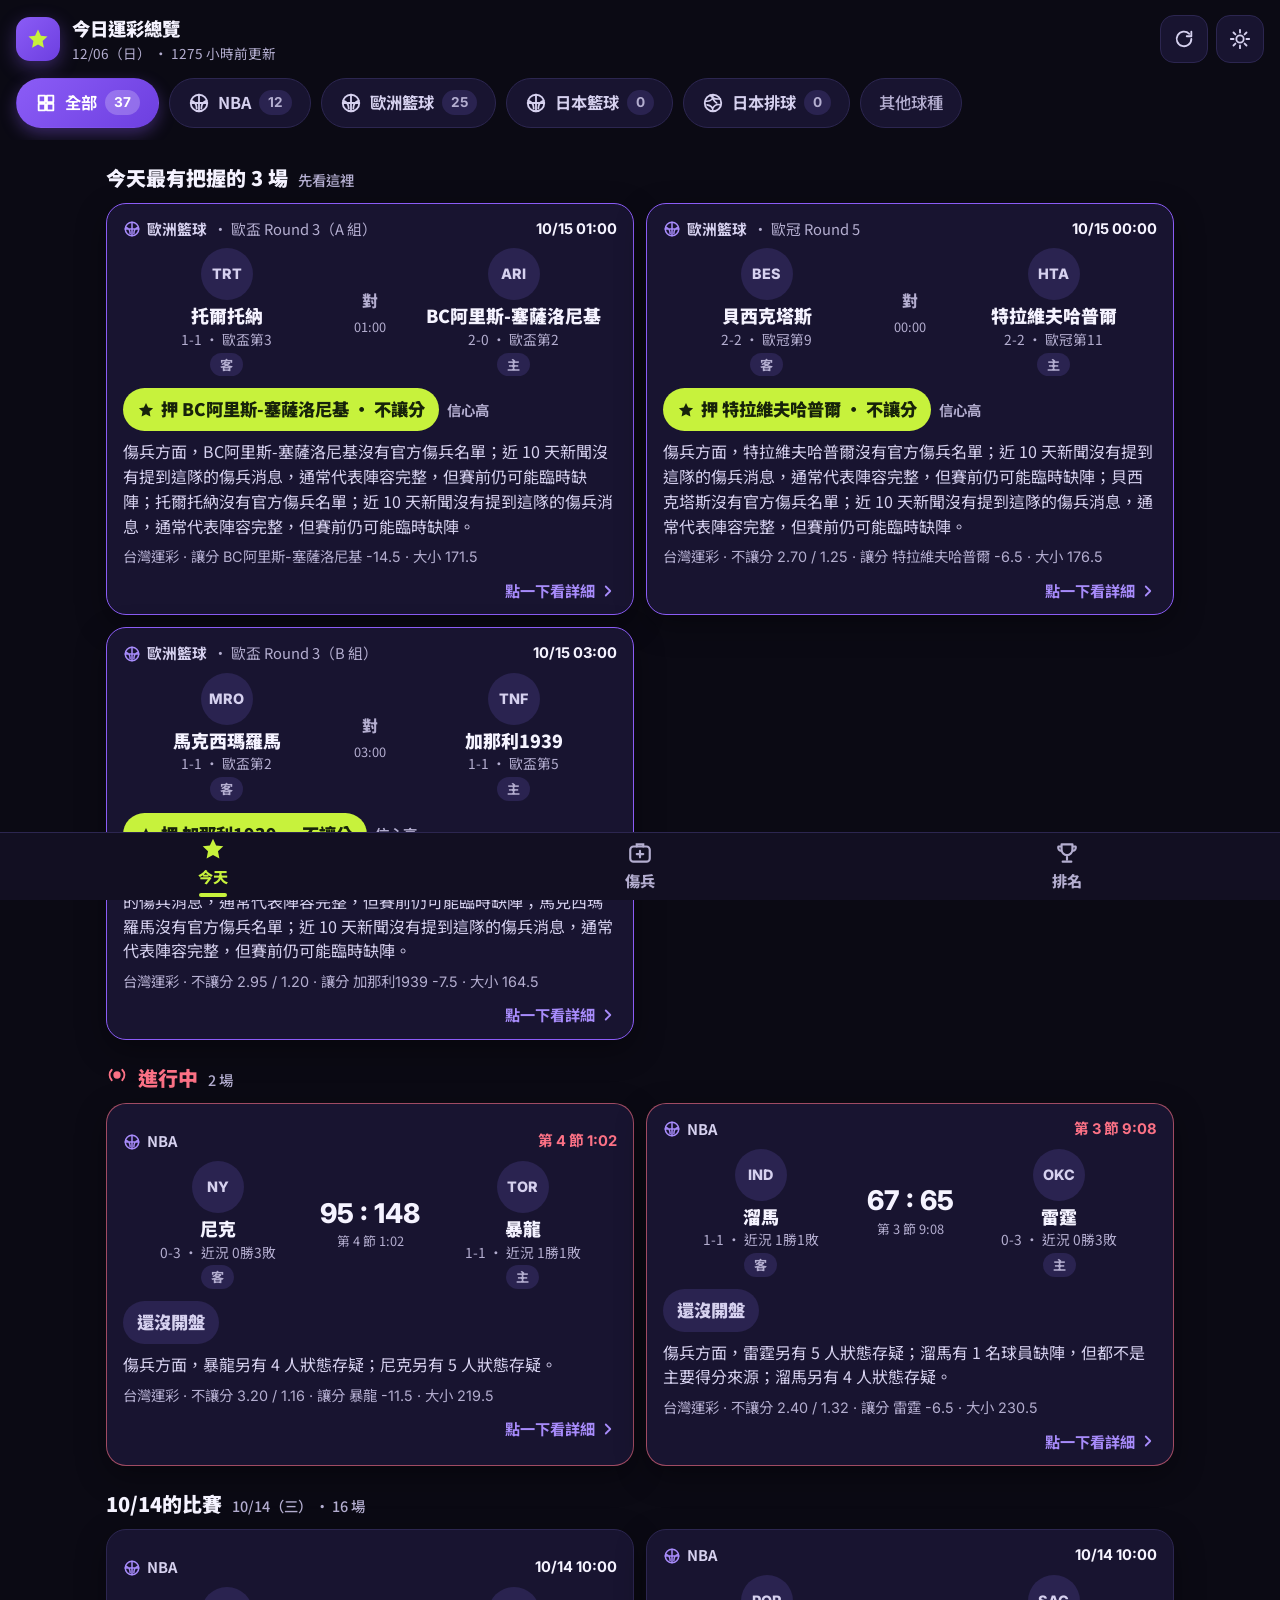
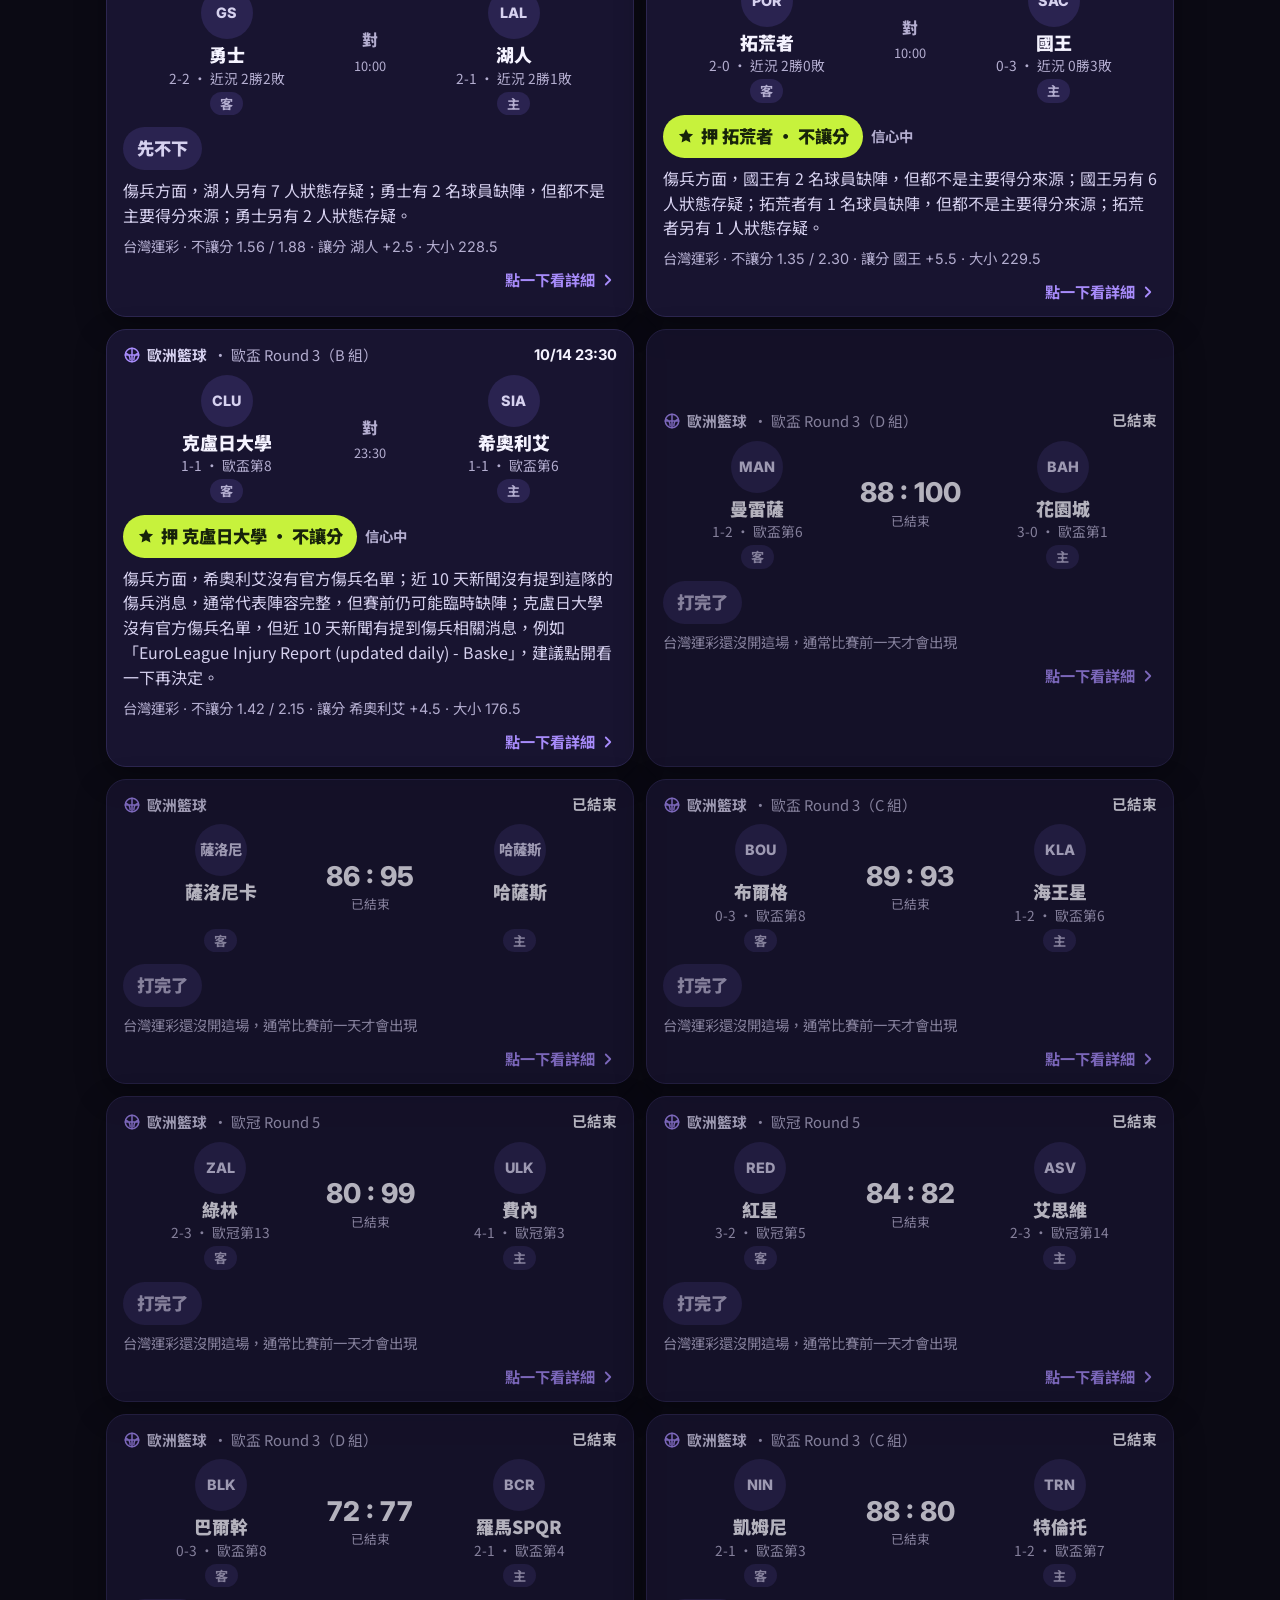
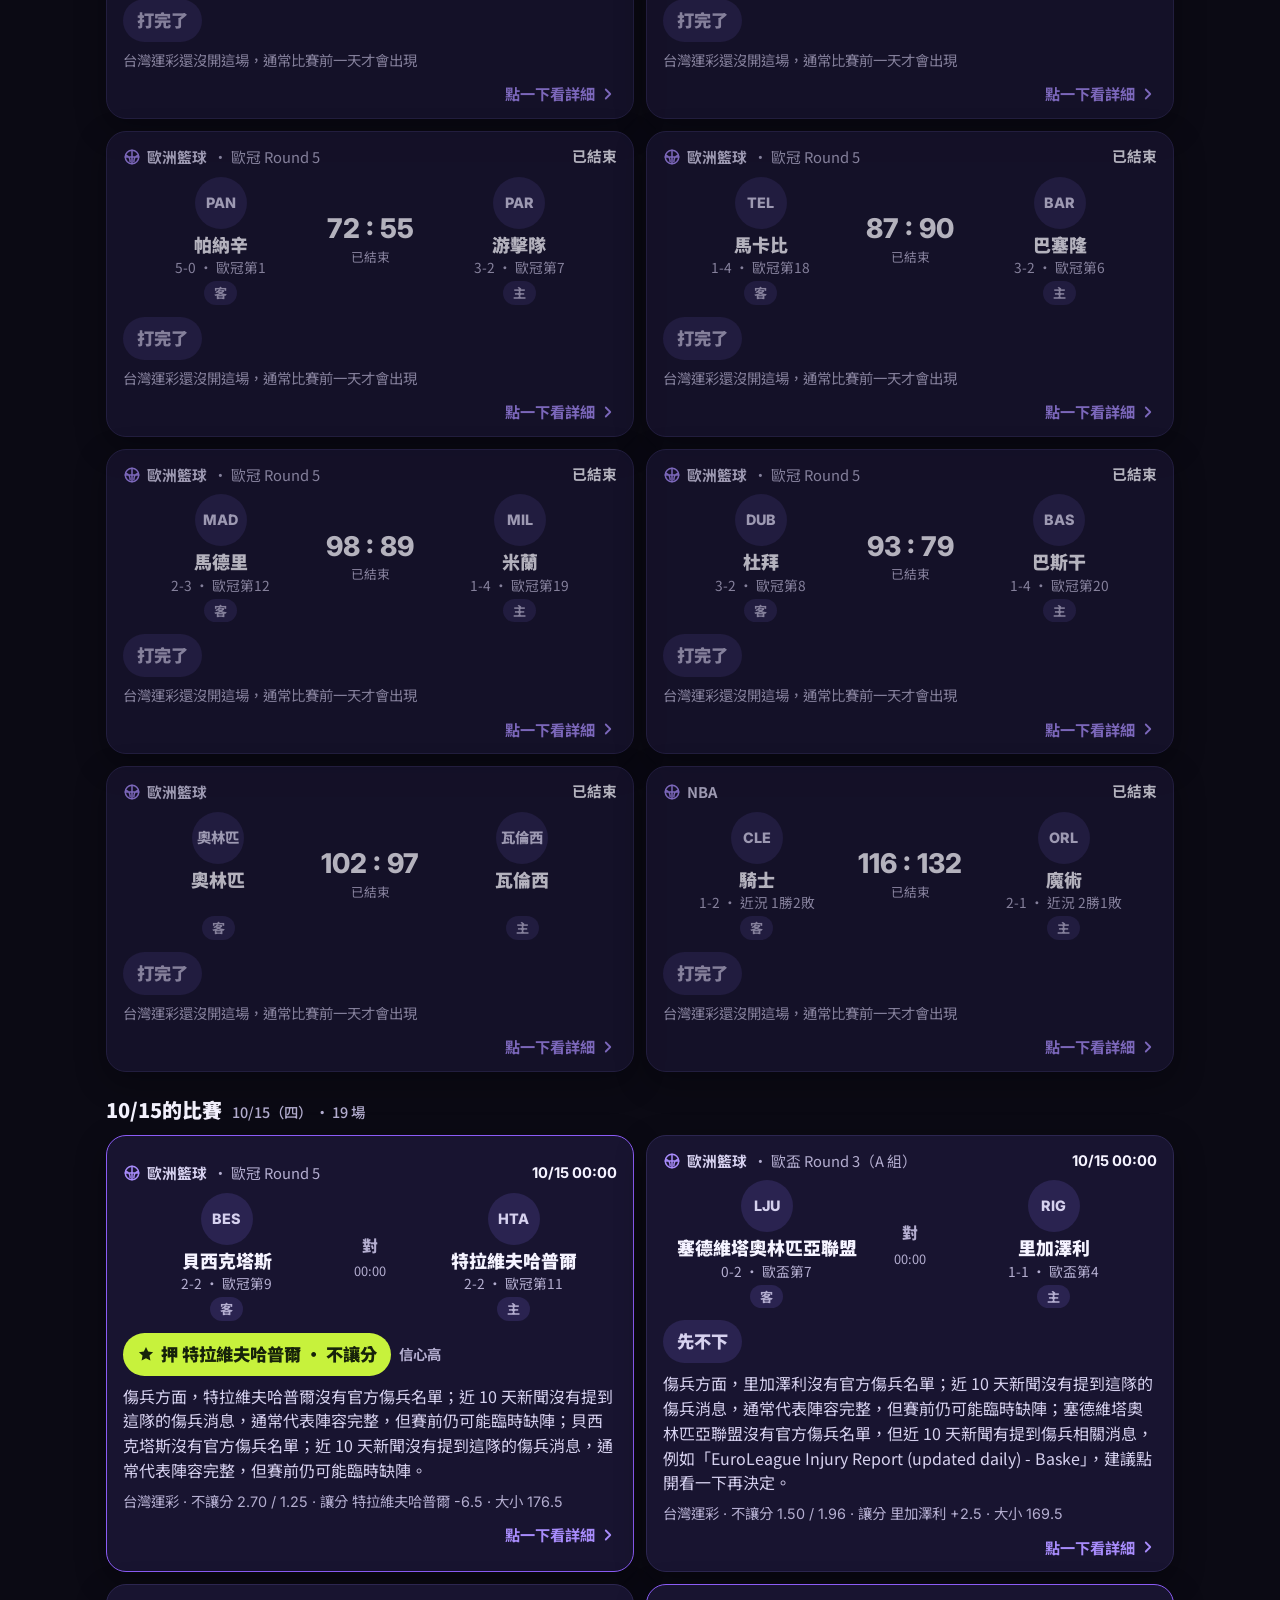
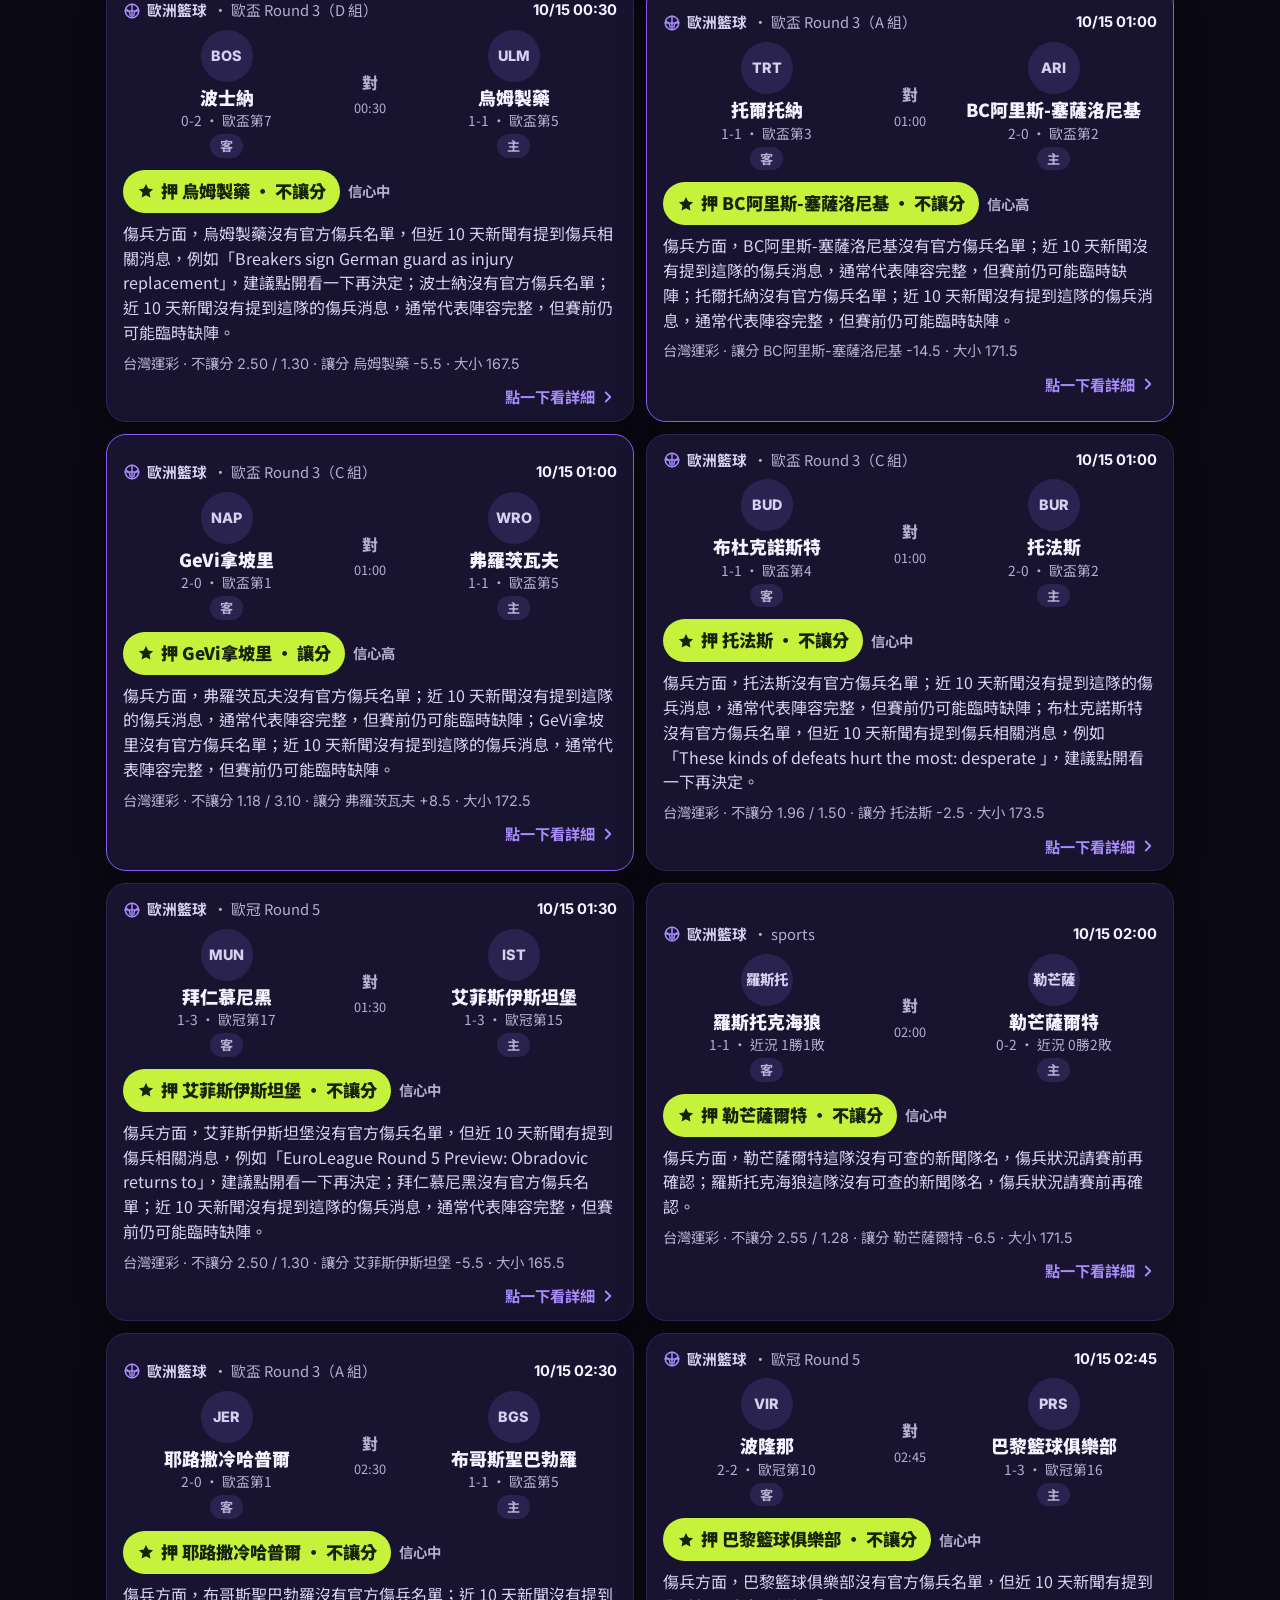
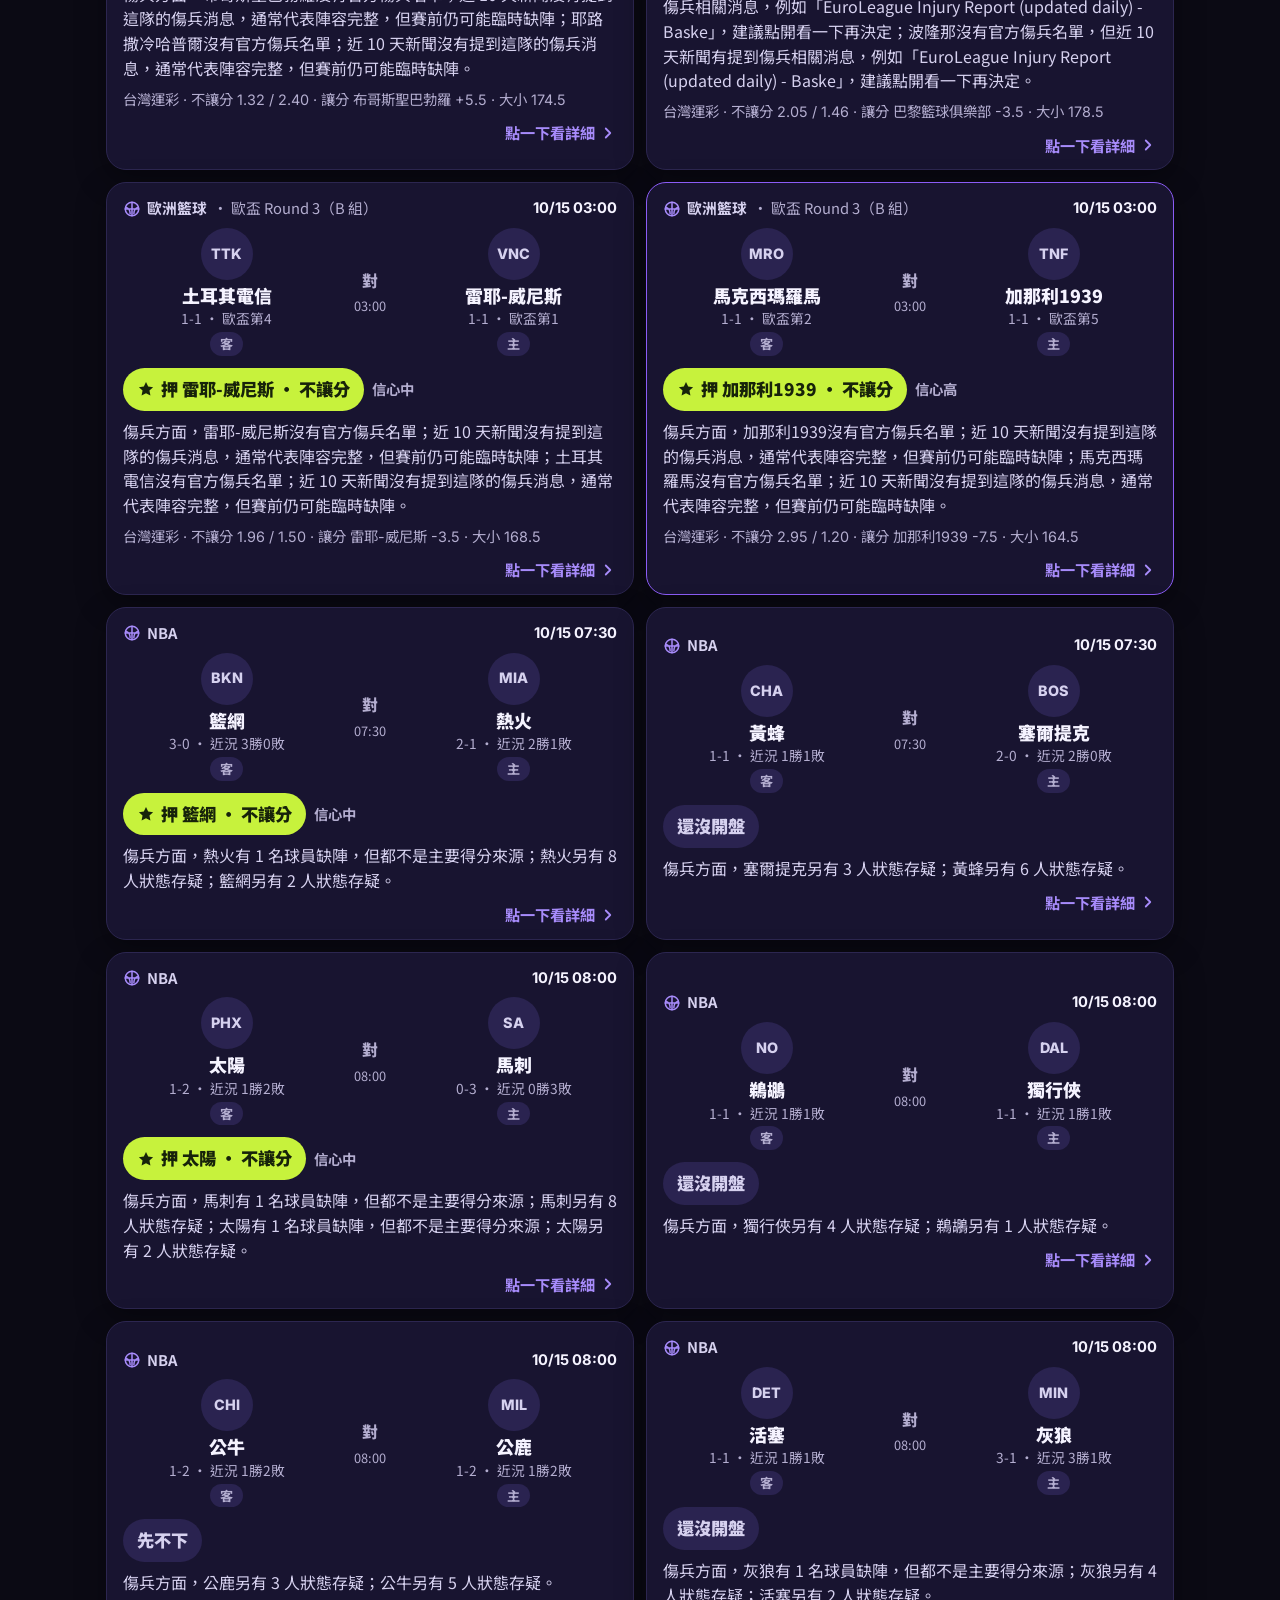
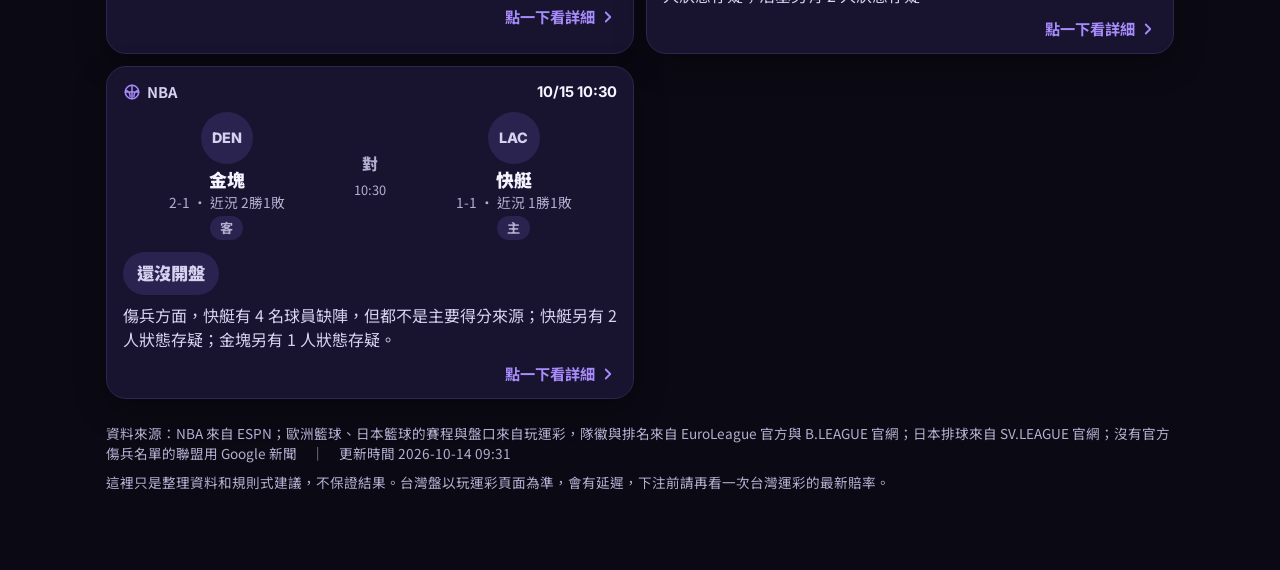
==== commit bd66015a: "手機版重做：一張卡片看完結論、點一下看詳細；分析文字改成講人話 - 卡片只留：聯盟與時間、兩隊、結論（押誰、玩法、信心）、一句理由、台灣賠率一行 - 詳細頁整頁蓋上來，大大的返回鍵，手機實體返回鍵也能" ====
--- a/index.html
+++ b/index.html
@@ -4,7 +4,7 @@
 <meta charset="utf-8">
 <meta name="viewport" content="width=device-width, initial-scale=1, viewport-fit=cover">
 <title>今日運彩總覽</title>
-<meta name="description" content="今日賽事、盤口、傷兵、火燙球員與建議，一頁看完。">
+<meta name="description" content="今天的比賽、該押誰、傷兵、近況，一頁看完。">
 <meta name="theme-color" content="#0b0a14">
 <meta name="apple-mobile-web-app-capable" content="yes">
 <meta name="apple-mobile-web-app-status-bar-style" content="black-translucent">
@@ -13,10 +13,10 @@
 <link rel="icon" href="icon.svg" type="image/svg+xml">
 <link rel="preconnect" href="https://fonts.googleapis.com">
 <link rel="preconnect" href="https://fonts.gstatic.com" crossorigin>
-<link href="https://fonts.googleapis.com/css2?family=Inter:wght@500;700;800&family=Noto+Sans+TC:wght@400;500;700;900&display=swap" rel="stylesheet">
+<link href="https://fonts.googleapis.com/css2?family=Inter:wght@600;800&family=Noto+Sans+TC:wght@400;500;700;900&display=swap" rel="stylesheet">
 <link rel="stylesheet" href="style.css">
 </head>
-<body data-view="games" data-sport="all">
+<body data-view="today" data-sport="all">
 
 <svg width="0" height="0" style="position:absolute" aria-hidden="true">
   <defs>
@@ -24,26 +24,23 @@
     <symbol id="i-basketball" viewBox="0 0 24 24"><circle cx="12" cy="12" r="9" fill="none" stroke="currentColor" stroke-width="2"/><path d="M3.5 9.5c3 1 6 4 6 8.5M20.5 9.5c-3 1-6 4-6 8.5M3 12h18M12 3v18" fill="none" stroke="currentColor" stroke-width="2" stroke-linecap="round"/></symbol>
     <symbol id="i-soccer" viewBox="0 0 24 24"><circle cx="12" cy="12" r="9" fill="none" stroke="currentColor" stroke-width="2"/><path d="M12 7.5l4 3-1.5 4.5h-5L8 10.5z" fill="currentColor"/><path d="M12 3v4.5M16 10.5l4-1.5M14.5 15l2.5 4M9.5 15l-2.5 4M8 10.5L4 9" fill="none" stroke="currentColor" stroke-width="2" stroke-linecap="round"/></symbol>
     <symbol id="i-hockey" viewBox="0 0 24 24"><path d="M4 4l7 12 2 4h4" fill="none" stroke="currentColor" stroke-width="2.2" stroke-linecap="round" stroke-linejoin="round"/><ellipse cx="8" cy="18.5" rx="4.5" ry="2" fill="currentColor"/></symbol>
-    <symbol id="i-tennis" viewBox="0 0 24 24"><circle cx="12" cy="12" r="9" fill="none" stroke="currentColor" stroke-width="2"/><path d="M5.5 6c4 1.5 6.5 4.5 6.5 9s-2 5-2 5M18.5 6c-4 1.5-6.5 4.5-6.5 9" fill="none" stroke="currentColor" stroke-width="2" stroke-linecap="round"/></symbol>
     <symbol id="i-football" viewBox="0 0 24 24"><path d="M4.5 19.5C2.5 17.5 5 8 10 5s12-2.5 9.5 0.5 1.5 9.5-3.5 13.5-9.5 2.5-11.5 0.5z" fill="none" stroke="currentColor" stroke-width="2"/><path d="M9 15l6-6M10 12l2 2M12 10l2 2" fill="none" stroke="currentColor" stroke-width="2" stroke-linecap="round"/></symbol>
     <symbol id="i-volleyball" viewBox="0 0 24 24"><circle cx="12" cy="12" r="9" fill="none" stroke="currentColor" stroke-width="2"/><path d="M12 3c-1 4 1 7 4 9M3.5 10c4 .5 7-1 8.5-4M12 21c0-4-3-6.5-6.5-7M20.5 14c-4-1-7 .5-8.5 3.5M9 3.5c2 3 6 4.5 11 4" fill="none" stroke="currentColor" stroke-width="1.8" stroke-linecap="round"/></symbol>
     <symbol id="i-fire" viewBox="0 0 24 24"><path d="M12 2c1 4 5 5.5 5 11a5 5 0 0 1-10 0c0-2 1-3.5 2-4.5 0 2 1 3 2 3 0-3 0-6 1-9.5z" fill="currentColor"/></symbol>
-    <symbol id="i-snow" viewBox="0 0 24 24"><path d="M12 2v20M4 7l16 10M20 7L4 17M12 2l-2.5 2.5M12 2l2.5 2.5M12 22l-2.5-2.5M12 22l2.5-2.5M4 7l3.4-.6M4 7l.6 3.4M20 17l-3.4.6M20 17l-.6-3.4M20 7l-3.4-.6M20 7l-.6 3.4M4 17l3.4.6M4 17l.6-3.4" fill="none" stroke="currentColor" stroke-width="1.8" stroke-linecap="round"/></symbol>
+    <symbol id="i-snow" viewBox="0 0 24 24"><path d="M12 2v20M4 7l16 10M20 7L4 17" fill="none" stroke="currentColor" stroke-width="2" stroke-linecap="round"/></symbol>
     <symbol id="i-med" viewBox="0 0 24 24"><rect x="3" y="6" width="18" height="14" rx="3" fill="none" stroke="currentColor" stroke-width="2"/><path d="M9 6V4h6v2M12 10v6M9 13h6" fill="none" stroke="currentColor" stroke-width="2" stroke-linecap="round"/></symbol>
     <symbol id="i-news" viewBox="0 0 24 24"><path d="M4 5h13v14H6a2 2 0 0 1-2-2zM17 9h3v8a2 2 0 0 1-2 2M7 9h7M7 13h7M7 16h4" fill="none" stroke="currentColor" stroke-width="2" stroke-linecap="round" stroke-linejoin="round"/></symbol>
     <symbol id="i-clock" viewBox="0 0 24 24"><circle cx="12" cy="12" r="9" fill="none" stroke="currentColor" stroke-width="2"/><path d="M12 7v5l3 2" fill="none" stroke="currentColor" stroke-width="2" stroke-linecap="round"/></symbol>
     <symbol id="i-chev" viewBox="0 0 24 24"><path d="M6 9l6 6 6-6" fill="none" stroke="currentColor" stroke-width="2.4" stroke-linecap="round" stroke-linejoin="round"/></symbol>
+    <symbol id="i-back" viewBox="0 0 24 24"><path d="M15 5l-7 7 7 7" fill="none" stroke="currentColor" stroke-width="2.6" stroke-linecap="round" stroke-linejoin="round"/></symbol>
     <symbol id="i-star" viewBox="0 0 24 24"><path d="M12 2.5l2.9 6.2 6.6.8-4.9 4.6 1.3 6.6L12 17.5l-5.9 3.2 1.3-6.6L2.5 9.5l6.6-.8z" fill="currentColor"/></symbol>
     <symbol id="i-trophy" viewBox="0 0 24 24"><path d="M7 4h10v5a5 5 0 0 1-10 0zM7 6H4a3 3 0 0 0 3 4M17 6h3a3 3 0 0 1-3 4M12 14v4M8 20h8" fill="none" stroke="currentColor" stroke-width="2" stroke-linecap="round" stroke-linejoin="round"/></symbol>
     <symbol id="i-sun" viewBox="0 0 24 24"><circle cx="12" cy="12" r="4" fill="none" stroke="currentColor" stroke-width="2"/><path d="M12 2v3M12 19v3M2 12h3M19 12h3M4.9 4.9l2.1 2.1M17 17l2.1 2.1M4.9 19.1L7 17M17 7l2.1-2.1" fill="none" stroke="currentColor" stroke-width="2" stroke-linecap="round"/></symbol>
     <symbol id="i-moon" viewBox="0 0 24 24"><path d="M20 14.5A8.5 8.5 0 0 1 9.5 4a8.5 8.5 0 1 0 10.5 10.5z" fill="none" stroke="currentColor" stroke-width="2" stroke-linejoin="round"/></symbol>
-    <symbol id="i-list" viewBox="0 0 24 24"><path d="M4 6h16M4 12h16M4 18h16" fill="none" stroke="currentColor" stroke-width="2.4" stroke-linecap="round"/></symbol>
     <symbol id="i-refresh" viewBox="0 0 24 24"><path d="M20 12a8 8 0 1 1-2.3-5.7M20 4v5h-5" fill="none" stroke="currentColor" stroke-width="2" stroke-linecap="round" stroke-linejoin="round"/></symbol>
+    <symbol id="i-check" viewBox="0 0 24 24"><path d="M5 12.5l4.5 4.5L19 7.5" fill="none" stroke="currentColor" stroke-width="2.8" stroke-linecap="round" stroke-linejoin="round"/></symbol>
+    <symbol id="i-warn" viewBox="0 0 24 24"><path d="M12 3l10 18H2z" fill="none" stroke="currentColor" stroke-width="2" stroke-linejoin="round"/><path d="M12 10v5M12 18v.5" fill="none" stroke="currentColor" stroke-width="2.4" stroke-linecap="round"/></symbol>
     <symbol id="i-live" viewBox="0 0 24 24"><circle cx="12" cy="12" r="4" fill="currentColor"/><path d="M6.3 6.3a8 8 0 0 0 0 11.4M17.7 6.3a8 8 0 0 1 0 11.4" fill="none" stroke="currentColor" stroke-width="2" stroke-linecap="round"/></symbol>
-    <symbol id="i-pin" viewBox="0 0 24 24"><path d="M12 21s-6-5.3-6-11a6 6 0 0 1 12 0c0 5.7-6 11-6 11z" fill="none" stroke="currentColor" stroke-width="2"/><circle cx="12" cy="10" r="2.2" fill="currentColor"/></symbol>
-    <symbol id="i-tv" viewBox="0 0 24 24"><rect x="3" y="5" width="18" height="12" rx="2" fill="none" stroke="currentColor" stroke-width="2"/><path d="M8 21h8" fill="none" stroke="currentColor" stroke-width="2" stroke-linecap="round"/></symbol>
-    <symbol id="i-check" viewBox="0 0 24 24"><path d="M5 12.5l4.5 4.5L19 7.5" fill="none" stroke="currentColor" stroke-width="2.6" stroke-linecap="round" stroke-linejoin="round"/></symbol>
-    <symbol id="i-warn" viewBox="0 0 24 24"><path d="M12 3l10 18H2z" fill="none" stroke="currentColor" stroke-width="2" stroke-linejoin="round"/><path d="M12 10v5M12 18v.5" fill="none" stroke="currentColor" stroke-width="2.4" stroke-linecap="round"/></symbol>
   </defs>
 </svg>
 
@@ -58,64 +55,44 @@
   <div class="top-right">
     <button class="icon-btn" id="btn-refresh" title="重新整理" aria-label="重新整理"><svg><use href="#i-refresh"/></svg></button>
     <button class="icon-btn" id="btn-theme" title="切換深淺色" aria-label="切換深淺色"><svg><use href="#i-sun"/></svg></button>
-    <span class="updated" id="hdr-updated"></span>
   </div>
 </header>
 
 <nav class="chips" id="chips" aria-label="球種"></nav>
 
-<div class="layout">
-  <main>
-    <section id="sec-picks" class="sec">
-      <h2 class="sec-title"><svg><use href="#i-star"/></svg>今日建議</h2>
-      <div id="picks"></div>
-    </section>
+<main class="page">
+  <section class="view" data-for="today">
+    <div id="picks"></div>
+    <div id="games"></div>
+  </section>
+  <section class="view" data-for="injuries">
+    <h2 class="sec-title"><svg><use href="#i-med"/></svg>傷兵快報</h2>
+    <div id="injuries" class="list"></div>
+    <h2 class="sec-title"><svg><use href="#i-fire"/></svg>手感火燙 / 冰冷</h2>
+    <div id="hot" class="list"></div>
+  </section>
+  <section class="view" data-for="standings">
+    <h2 class="sec-title"><svg><use href="#i-trophy"/></svg>排名</h2>
+    <div id="standings"></div>
+  </section>
+  <footer class="foot">
+    <div id="foot-src"></div>
+    <div class="foot-note">這裡只是整理資料和規則式建議，不保證結果。台灣盤以玩運彩頁面為準，會有延遲，下注前請再看一次台灣運彩的最新賠率。</div>
+  </footer>
+</main>
 
-    <section id="sec-live" class="sec">
-      <h2 class="sec-title live-title"><svg><use href="#i-live"/></svg>進行中</h2>
-      <div id="live" class="cards"></div>
-    </section>
-
-    <section id="sec-games" class="sec">
-      <h2 class="sec-title"><svg><use href="#i-clock"/></svg>賽事</h2>
-      <div id="games"></div>
-    </section>
-  </main>
-
-  <aside>
-    <section id="sec-injuries" class="sec">
-      <h2 class="sec-title"><svg><use href="#i-med"/></svg>傷兵快報</h2>
-      <div id="injuries" class="aside-list"></div>
-    </section>
-    <section id="sec-hot" class="sec">
-      <h2 class="sec-title"><svg><use href="#i-fire"/></svg>火燙 / 冰冷球員</h2>
-      <div id="hot" class="aside-list"></div>
-    </section>
-    <section id="sec-standings" class="sec">
-      <h2 class="sec-title"><svg><use href="#i-trophy"/></svg>排名</h2>
-      <div id="standings"></div>
-    </section>
-  </aside>
-</div>
-
-<footer class="foot">
-  <div id="foot-src"></div>
-  <div class="foot-note">本站只整理資料與規則式建議，不代表任何投注結果。台灣盤口以玩運彩頁面為準，可能有延遲，下注前請再看一次台灣運彩的最新賠率。</div>
-</footer>
-
-<div id="modal" class="modal" aria-live="polite"></div>
+<div id="sheet" class="sheet" aria-live="polite"></div>
 
 <div id="loader" class="loader on" aria-live="polite" aria-label="資料載入中">
   <div class="loader-box">
-    <img src="loader.svg" alt="" width="260" height="300">
+    <img src="loader.svg" alt="" width="240" height="288">
     <div class="loader-text">資料載入中<i>.</i><i>.</i><i>.</i></div>
     <div class="loader-sub">爸爸正在跑去拿今天的賽事</div>
   </div>
 </div>
 
 <nav class="bottom-nav" aria-label="主選單">
-  <button data-view="games" class="on"><svg><use href="#i-clock"/></svg><span>賽事</span></button>
-  <button data-view="picks"><svg><use href="#i-star"/></svg><span>建議</span></button>
+  <button data-view="today" class="on"><svg><use href="#i-star"/></svg><span>今天</span></button>
   <button data-view="injuries"><svg><use href="#i-med"/></svg><span>傷兵</span></button>
   <button data-view="standings"><svg><use href="#i-trophy"/></svg><span>排名</span></button>
 </nav>
--- a/style.css
+++ b/style.css
@@ -1,156 +1,113 @@
-/* 今日運彩總覽：深色紫綠主題（可切淺色） */
+/* 今日運彩總覽：手機優先、字大、按鈕大、一層就看到重點 */
 :root{
-  color-scheme:dark;
-  --bg:#0b0a14; --bg-2:#120f22; --card:#171330; --card-2:#1e1940; --card-3:#262050;
-  --line:#2b2550; --line-2:#3a3268;
-  --ink:#f3f0ff; --ink-2:#cfc9ea; --muted:#8f88b5;
-  --violet:#8b5cf6; --violet-2:#a78bfa; --violet-deep:#5b32c7;
-  --violet-wash:rgba(139,92,246,.18);
-  --lime:#c7f23c; --lime-ink:#0d1400; --lime-wash:rgba(199,242,60,.14);
-  --good:#4ade80; --good-wash:rgba(74,222,128,.16);
-  --warn:#fbbf24; --warn-wash:rgba(251,191,36,.16);
-  --bad:#fb7185; --bad-wash:rgba(251,113,133,.18);
-  --cold:#60a5fa; --cold-wash:rgba(96,165,250,.16);
-  --hot:#fb923c; --hot-wash:rgba(251,146,60,.18);
-  --radius:18px; --radius-s:12px;
-  --shadow:0 10px 30px rgba(0,0,0,.35);
-  --sans:"Noto Sans TC","PingFang TC","Microsoft JhengHei",-apple-system,BlinkMacSystemFont,"Segoe UI",Roboto,sans-serif;
-  --num:"Inter","Noto Sans TC",sans-serif;
-  --fs:17px;
+  --bg:#0b0a14;--bg-2:#120f22;--card:#181430;--card-2:#201a3d;--card-3:#2a2350;
+  --line:#2c2650;--line-2:#3a3268;
+  --ink:#f5f3ff;--ink-2:#d6d1ef;--muted:#b4aed0;
+  --violet:#8b5cf6;--violet-2:#a78bfa;--violet-deep:#6d3fe0;--violet-wash:rgba(139,92,246,.18);
+  --lime:#c7f23c;--lime-ink:#17230a;--lime-wash:rgba(199,242,60,.14);
+  --good:#4ade80;--good-wash:rgba(74,222,128,.16);
+  --bad:#fb7185;--bad-wash:rgba(251,113,133,.16);
+  --warn:#fbbf24;--warn-wash:rgba(251,191,36,.16);
+  --hot:#fb923c;--hot-wash:rgba(251,146,60,.16);--cold:#60a5fa;--cold-wash:rgba(96,165,250,.16);
+  --radius:20px;--radius-s:14px;--shadow:0 10px 30px rgba(0,0,0,.35);
+  --sans:"Noto Sans TC",system-ui,-apple-system,"PingFang TC","Microsoft JhengHei",sans-serif;
+  --num:"Inter","Noto Sans TC",system-ui,sans-serif;
+  --nav-h:68px;
 }
 :root[data-theme="light"]{
-  color-scheme:light;
-  --bg:#f3f1fb; --bg-2:#ebe8f7; --card:#ffffff; --card-2:#f4f1fd; --card-3:#ebe6fb;
-  --line:#dcd6f2; --line-2:#c9c1ea;
-  --ink:#19132f; --ink-2:#3d3661; --muted:#6f6894;
-  --violet:#6d3fe0; --violet-2:#7c57e6; --violet-deep:#5b32c7;
-  --violet-wash:rgba(109,63,224,.12);
-  --lime:#86b800; --lime-ink:#ffffff; --lime-wash:rgba(134,184,0,.14);
-  --good:#15803d; --good-wash:rgba(21,128,61,.12);
-  --warn:#b45309; --warn-wash:rgba(180,83,9,.12);
-  --bad:#be123c; --bad-wash:rgba(190,18,60,.12);
-  --cold:#1d4ed8; --cold-wash:rgba(29,78,216,.12);
-  --hot:#c2410c; --hot-wash:rgba(194,65,12,.12);
-  --shadow:0 8px 24px rgba(40,30,90,.10);
+  --bg:#f4f2fb;--bg-2:#ffffff;--card:#ffffff;--card-2:#f4f1fb;--card-3:#e9e4f7;
+  --line:#e2ddf2;--line-2:#cfc7ea;
+  --ink:#1b1536;--ink-2:#3a3360;--muted:#6a6390;
+  --violet-wash:rgba(109,63,224,.12);--lime:#b5e62a;--lime-ink:#17230a;--lime-wash:rgba(134,184,0,.14);
+  --good:#15803d;--good-wash:rgba(21,128,61,.12);--bad:#dc2626;--bad-wash:rgba(220,38,38,.12);
+  --warn:#b45309;--warn-wash:rgba(180,83,9,.12);--hot:#c2410c;--hot-wash:rgba(194,65,12,.12);--cold:#1d4ed8;--cold-wash:rgba(29,78,216,.12);
+  --shadow:0 8px 24px rgba(40,30,90,.12);
 }
 *{box-sizing:border-box}
-html{font-size:var(--fs)}
-body{margin:0;background:var(--bg);color:var(--ink);font-family:var(--sans);line-height:1.45;
-  background-image:radial-gradient(1200px 500px at 10% -10%,rgba(139,92,246,.18),transparent 60%),
-                   radial-gradient(900px 400px at 100% 0,rgba(199,242,60,.08),transparent 55%);
-  padding-bottom:calc(76px + env(safe-area-inset-bottom));}
-:root[data-theme="light"] body{background-image:radial-gradient(1200px 500px at 10% -10%,rgba(109,63,224,.12),transparent 60%)}
+html{-webkit-text-size-adjust:100%}
+body{margin:0;background:var(--bg);color:var(--ink);font-family:var(--sans);font-size:17px;line-height:1.55;
+  padding-bottom:calc(var(--nav-h) + env(safe-area-inset-bottom));min-height:100vh}
+body.lock{overflow:hidden}
+button{font:inherit;color:inherit;background:none;border:0;padding:0;cursor:pointer;-webkit-tap-highlight-color:transparent}
+img{display:block}
 a{color:inherit}
-button{font:inherit;color:inherit;background:none;border:0;cursor:pointer}
-svg{width:1.15em;height:1.15em;vertical-align:-.2em;flex:none}
-img{display:block}
-h2{margin:0}
-
-/* 頂欄 */
-.top{display:flex;align-items:center;justify-content:space-between;gap:12px;padding:14px 16px 8px;
-  position:sticky;top:0;z-index:20;background:linear-gradient(var(--bg) 70%,transparent)}
+svg{fill:none}
+
+/* 頂部 */
+.top{display:flex;align-items:center;justify-content:space-between;gap:12px;padding:14px 16px 6px;
+  padding-top:calc(14px + env(safe-area-inset-top))}
 .brand{display:flex;align-items:center;gap:12px}
 .brand-mark{width:44px;height:44px;border-radius:14px;display:grid;place-items:center;color:var(--lime);
-  background:linear-gradient(135deg,var(--violet),var(--violet-deep));box-shadow:0 6px 18px rgba(139,92,246,.4)}
+  background:linear-gradient(135deg,var(--violet),var(--violet-deep));box-shadow:0 6px 18px rgba(139,92,246,.35)}
 .brand-mark svg{width:24px;height:24px}
-.brand-name{font-weight:900;font-size:1.1rem;letter-spacing:.02em;white-space:nowrap}
-.brand-sub{color:var(--muted);font-size:.8rem;white-space:nowrap}
-.top-right{display:flex;align-items:center;gap:8px;flex:none}
-.updated{color:var(--muted);font-size:.8rem;white-space:nowrap;display:none}
-.icon-btn{width:42px;height:42px;border-radius:12px;background:var(--card);border:1px solid var(--line);display:grid;place-items:center;color:var(--ink-2)}
-.icon-btn svg{width:20px;height:20px}
-.icon-btn:active{transform:scale(.96)}
-
-/* 球種列 */
-.chips{display:flex;gap:8px;overflow-x:auto;padding:6px 16px 10px;scrollbar-width:none}
+.brand-name{font-weight:900;font-size:1.15rem;white-space:nowrap}
+.brand-sub{color:var(--muted);font-size:.85rem;white-space:nowrap}
+.top-right{display:flex;gap:8px}
+.icon-btn{width:48px;height:48px;border-radius:14px;background:var(--card);border:1px solid var(--line);display:grid;place-items:center;color:var(--ink-2)}
+.icon-btn svg{width:22px;height:22px}
+
+/* 球種按鈕 */
+.chips{display:flex;gap:10px;overflow-x:auto;padding:8px 16px 12px;scrollbar-width:none}
 .chips::-webkit-scrollbar{display:none}
-.chip{flex:none;display:flex;align-items:center;gap:8px;padding:10px 14px;border-radius:999px;
-  background:var(--card);border:1px solid var(--line);color:var(--ink-2);font-weight:700;font-size:.95rem;min-height:44px}
-.chip svg{width:20px;height:20px}
-.chip .n{font-family:var(--num);font-size:.8rem;color:var(--muted);background:var(--card-3);padding:2px 8px;border-radius:999px}
+.chip{flex:none;display:flex;align-items:center;gap:8px;min-height:50px;padding:0 18px;border-radius:999px;
+  background:var(--card);border:1px solid var(--line);color:var(--ink-2);font-weight:700;font-size:1.02rem}
+.chip svg{width:22px;height:22px}
+.chip .n{font-family:var(--num);font-size:.85rem;color:var(--muted);background:var(--card-3);padding:2px 9px;border-radius:999px}
 .chip.on{background:linear-gradient(135deg,var(--violet),var(--violet-deep));border-color:transparent;color:#fff;box-shadow:0 6px 16px rgba(139,92,246,.35)}
-.chip.on .n{background:rgba(255,255,255,.2);color:#fff}
-
-/* 版面 */
-.layout{display:grid;grid-template-columns:minmax(0,1fr);gap:16px;padding:0 16px;max-width:1380px;margin:0 auto}
-main,aside{min-width:0}
-.sec{margin-bottom:22px}
-.sec-title{display:flex;align-items:center;gap:8px;font-size:1.1rem;font-weight:900;margin:6px 0 12px;color:var(--ink)}
-.sec-title svg{color:var(--violet-2)}
-.live-title svg{color:var(--bad)}
-.empty{color:var(--muted);padding:18px;border:1px dashed var(--line-2);border-radius:var(--radius-s);text-align:center;font-size:.95rem}
-.day-title{display:flex;align-items:baseline;gap:10px;margin:18px 0 10px;font-weight:900;font-size:1.05rem}
-.day-title small{color:var(--muted);font-weight:500;font-size:.85rem}
+.chip.on .n{background:rgba(255,255,255,.22);color:#fff}
+.chip.more-chip{color:var(--muted);font-weight:500}
+
+/* 版面與分頁 */
+.page{padding:0 16px;max-width:720px;margin:0 auto}
+.view{display:none}
+body[data-view="today"] .view[data-for="today"],body[data-view="injuries"] .view[data-for="injuries"],body[data-view="standings"] .view[data-for="standings"]{display:block}
+.sec-title{display:flex;align-items:center;gap:8px;font-size:1.25rem;font-weight:900;margin:10px 0 12px}
+.sec-title svg{width:24px;height:24px;color:var(--violet-2)}
+.day-title{display:flex;align-items:baseline;gap:10px;margin:22px 0 10px;font-weight:900;font-size:1.25rem}
+.day-title small{color:var(--muted);font-weight:500;font-size:.9rem}
+.day-title.live{color:var(--bad)}
+.day-title svg{width:22px;height:22px;vertical-align:-4px}
+.empty{color:var(--muted);padding:22px;border:1px dashed var(--line-2);border-radius:var(--radius-s);text-align:center;font-size:1rem}
 .cards{display:grid;grid-template-columns:minmax(0,1fr);gap:12px}
-.card{min-width:0}
-
-/* 比賽卡片 */
-.card{background:var(--card);border:1px solid var(--line);border-radius:var(--radius);box-shadow:var(--shadow);overflow:hidden;position:relative}
-.card.is-live{border-color:rgba(251,113,133,.55)}
-.card.is-post{opacity:.78}
-.card.has-edge{border-color:var(--violet)}
-.card-head{display:flex;align-items:center;justify-content:space-between;gap:8px;padding:10px 14px 0;font-size:.85rem;color:var(--muted)}
-.card-head .lg{display:inline-flex;align-items:center;gap:6px;font-weight:700;color:var(--ink-2)}
-.card-head .lg svg{width:16px;height:16px;color:var(--violet-2)}
-.status{font-family:var(--num);font-weight:700;color:var(--ink-2)}
-.status.live{color:var(--bad);display:inline-flex;align-items:center;gap:6px}
-.status.live::before{content:"";width:8px;height:8px;border-radius:50%;background:var(--bad);animation:blink 1.2s infinite}
-@keyframes blink{50%{opacity:.25}}
-.teams{display:grid;grid-template-columns:minmax(0,1fr) minmax(76px,auto) minmax(0,1fr);align-items:center;gap:8px;padding:10px 14px 6px}
-.team{display:flex;flex-direction:column;align-items:center;text-align:center;gap:6px;min-width:0}
-.team .logo{width:56px;height:56px;object-fit:contain;filter:drop-shadow(0 4px 8px rgba(0,0,0,.35))}
-.team .fallback{width:56px;height:56px;border-radius:50%;display:grid;place-items:center;background:var(--card-3);font-family:var(--num);font-weight:800;font-size:.9rem;color:var(--ink-2)}
-.team .tname{font-weight:900;font-size:1.05rem;line-height:1.2;max-width:100%;overflow:hidden;text-overflow:ellipsis}
-.team .ten{color:var(--muted);font-size:.75rem;max-width:100%;overflow:hidden;text-overflow:ellipsis;white-space:nowrap}
-.team .rec{color:var(--ink-2);font-size:.8rem;font-family:var(--num)}
-.team .rec b{color:var(--ink)}
-.mid{text-align:center;min-width:76px}
-.mid .score{font-family:var(--num);font-weight:800;font-size:1.6rem;letter-spacing:.01em;line-height:1;white-space:nowrap}
-@media (min-width:700px){.mid .score{font-size:1.9rem}}
-.mid .score.sets{font-size:1rem}
-.mid .vs{font-family:var(--num);font-weight:800;color:var(--muted);font-size:1rem}
-.mid .time{font-family:var(--num);font-weight:700;color:var(--lime);font-size:1.15rem}
-:root[data-theme="light"] .mid .time{color:var(--violet-deep)}
-.mid .sub{font-size:.75rem;color:var(--muted);margin-top:4px}
-.side-badges{display:flex;justify-content:center;gap:4px;flex-wrap:wrap;min-height:22px;max-width:100%}
-.side-badges .badge{max-width:100%;overflow:hidden;text-overflow:ellipsis}
-
-/* 近況圓點 */
-.dots{display:flex;gap:3px;justify-content:center;flex-wrap:wrap}
-.dot{width:20px;height:20px;border-radius:50%;display:grid;place-items:center;font-size:.64rem;font-weight:900;color:#0b0a14;flex:none}
-.dot.W{background:var(--good)}
-.dot.L{background:var(--bad)}
-.dot.D{background:var(--muted)}
-:root[data-theme="light"] .dot{color:#fff}
-
-/* 盤口 */
-.odds{display:grid;grid-template-columns:repeat(3,1fr);gap:8px;padding:8px 14px 4px}
-.odds.two{grid-template-columns:repeat(2,1fr)}
-.obtn{background:var(--card-2);border:1px solid var(--line);border-radius:var(--radius-s);padding:8px 8px 6px;text-align:center;position:relative;overflow:hidden}
-.obtn.fav{border-color:var(--violet)}
-.obtn .ol{font-size:.72rem;color:var(--muted)}
-.obtn .ov{font-family:var(--num);font-weight:800;font-size:1.15rem;color:var(--ink)}
-.obtn.fav .ov{color:var(--lime)}
-:root[data-theme="light"] .obtn.fav .ov{color:var(--violet-deep)}
-.obtn .op{font-size:.72rem;color:var(--ink-2);font-family:var(--num)}
-.bar{height:5px;border-radius:4px;background:var(--line);margin-top:6px;overflow:hidden}
-.bar > span{display:block;height:100%;background:var(--violet-2);border-radius:4px}
-.obtn.fav .bar > span{background:var(--lime)}
-:root[data-theme="light"] .obtn.fav .bar > span{background:var(--violet-deep)}
-.oline{display:flex;justify-content:center;gap:14px;padding:2px 14px 6px;color:var(--muted);font-size:.78rem;font-family:var(--num);flex-wrap:wrap}
-.tw{margin:4px 14px 0;padding:8px 10px;border-radius:var(--radius-s);background:var(--lime-wash);border:1px solid rgba(199,242,60,.25)}
-:root[data-theme="light"] .tw{border-color:rgba(134,184,0,.35)}
-.tw-head{display:flex;align-items:center;gap:8px;flex-wrap:wrap;margin-bottom:6px}
-.tw-head small{color:var(--muted);font-size:.72rem;margin-left:auto}
-.tw-grid{display:grid;grid-template-columns:repeat(3,minmax(0,1fr));gap:8px}
-.twc{text-align:center;min-width:0}
-.twc .ol{display:block;font-size:.7rem;color:var(--muted)}
-.twc b{display:block;font-family:var(--num);font-size:1rem;color:var(--ink)}
-.twc small{display:block;font-family:var(--num);font-size:.72rem;color:var(--ink-2)}
+@media (min-width:700px){.cards{grid-template-columns:repeat(2,minmax(0,1fr))}.page{max-width:1100px}}
+
+/* 比賽卡片：一眼看完 */
+.g{width:100%;text-align:left;background:var(--card);border:1px solid var(--line);border-radius:var(--radius);box-shadow:var(--shadow);
+  padding:14px 16px 12px;display:block;min-width:0}
+.g:active{transform:scale(.995)}
+.g.is-live{border-color:rgba(251,113,133,.6)}
+.g.is-post{opacity:.72}
+.g.strong{border-color:var(--violet)}
+.g-top{display:flex;justify-content:space-between;align-items:center;gap:8px;font-size:.92rem;color:var(--muted);margin-bottom:8px}
+.g-top > span{display:inline-flex;align-items:center;gap:6px;min-width:0}
+.g-top svg{width:18px;height:18px;color:var(--violet-2);flex:none}
+.g-top b{color:var(--ink-2);font-weight:700}
+.g-when{font-family:var(--num);font-weight:700;color:var(--ink)}
+.g-when.live{color:var(--bad)}
+.g-teams{display:grid;grid-template-columns:minmax(0,1fr) auto minmax(0,1fr);align-items:center;gap:8px}
+.g-team{display:flex;flex-direction:column;align-items:center;text-align:center;gap:4px;min-width:0}
+.g-team .logo{width:52px;height:52px;object-fit:contain}
+.g-team .fallback{width:52px;height:52px;border-radius:50%;display:grid;place-items:center;background:var(--card-3);font-family:var(--num);font-weight:800;font-size:.9rem;color:var(--ink-2)}
+.g-team b{font-size:1.12rem;font-weight:900;line-height:1.25;max-width:100%}
+.g-team small{color:var(--muted);font-size:.86rem;line-height:1.3}
+.g-mid{text-align:center;min-width:64px}
+.g-mid .vs{color:var(--muted);font-weight:800;font-size:1rem}
+.g-mid .score{font-family:var(--num);font-weight:800;font-size:1.7rem;line-height:1;white-space:nowrap}
+.g-mid .sub{font-size:.8rem;color:var(--muted);margin-top:4px}
+.g-verdict{margin-top:12px;display:flex;align-items:center;gap:8px;flex-wrap:wrap;font-weight:900;font-size:1.08rem}
+.g-verdict .pill{display:inline-flex;align-items:center;gap:6px;padding:8px 14px;border-radius:999px;background:var(--lime);color:var(--lime-ink)}
+.g-verdict .pill svg{width:18px;height:18px;flex:none}
+.g-verdict .pill.wait{background:var(--card-3);color:var(--ink-2)}
+.g-verdict .pill.post{background:var(--card-3);color:var(--muted)}
+.g-verdict .conf{font-size:.9rem;color:var(--muted);font-weight:700}
+.g-why{margin-top:8px;color:var(--ink-2);font-size:1rem}
+.g-odds{margin-top:8px;color:var(--muted);font-size:.9rem;font-family:var(--num)}
+.g-tap{margin-top:10px;color:var(--violet-2);font-weight:700;font-size:.95rem;display:flex;align-items:center;justify-content:flex-end;gap:4px}
+.g-tap svg{width:18px;height:18px;transform:rotate(-90deg)}
 
 /* 標籤 */
-.badge{display:inline-flex;align-items:center;gap:4px;padding:3px 9px;border-radius:999px;font-size:.74rem;font-weight:700;line-height:1.2;white-space:nowrap}
-.badge svg{width:13px;height:13px}
+.badge{display:inline-flex;align-items:center;gap:5px;padding:4px 10px;border-radius:999px;font-size:.82rem;font-weight:700;line-height:1.2;white-space:nowrap}
+.badge svg{width:14px;height:14px}
 .badge.out{background:var(--bad-wash);color:var(--bad)}
 .badge.maybe{background:var(--warn-wash);color:var(--warn)}
 .badge.ok{background:var(--good-wash);color:var(--good)}
@@ -159,214 +116,115 @@
 .badge.vio{background:var(--violet-wash);color:var(--violet-2)}
 .badge.lime{background:var(--lime);color:var(--lime-ink)}
 .badge.muted{background:var(--card-3);color:var(--muted)}
-.badge.ir{background:var(--card-3);color:var(--bad);opacity:.85}
-.pc{color:var(--muted);font-size:.74rem;line-height:1.35;margin-top:3px;display:-webkit-box;-webkit-line-clamp:2;-webkit-box-orient:vertical;overflow:hidden}
-.pick .logos svg{width:30px;height:30px;color:var(--lime)}
-.badge.big{font-size:.86rem;padding:5px 11px}
-
-/* 建議列 */
-.sug{display:flex;align-items:center;justify-content:space-between;gap:10px;margin:6px 14px 0;padding:10px 12px;border-radius:var(--radius-s);
-  background:linear-gradient(90deg,var(--violet-wash),transparent);border:1px solid var(--line)}
-.sug .st{display:flex;align-items:center;gap:8px;flex-wrap:wrap;font-size:.92rem}
-.sug .st b{font-weight:900}
-.sug .conf{font-family:var(--num)}
-.sug.watch{background:var(--card-2)}
-.expand{display:flex;align-items:center;justify-content:center;gap:6px;width:100%;padding:12px;color:var(--muted);font-size:.88rem;font-weight:700;min-height:44px}
-.expand svg{transition:transform .2s}
-.card.open .expand svg{transform:rotate(180deg)}
-
-/* 展開詳情 */
-.details{display:none;border-top:1px solid var(--line);background:var(--bg-2);padding:6px 14px 14px}
-.card.open .details{display:block}
-.dt{font-weight:900;font-size:.95rem;margin:14px 0 8px;display:flex;align-items:center;gap:6px;color:var(--ink)}
-.dt svg{color:var(--violet-2)}
-.two-col{display:grid;grid-template-columns:1fr;gap:12px}
-.two-col > div{min-width:0}
-.prow{overflow:hidden}
-.col-title{display:flex;align-items:center;gap:6px;font-weight:700;font-size:.85rem;color:var(--ink-2);margin-bottom:6px}
-.col-title img{width:20px;height:20px;object-fit:contain}
-.plist{display:flex;flex-direction:column;gap:6px}
-.prow{display:flex;align-items:center;gap:8px;background:var(--card);border:1px solid var(--line);border-radius:10px;padding:6px 8px;min-width:0}
-.avatar{width:36px;height:36px;border-radius:50%;object-fit:cover;object-position:top;background:var(--card-3);flex:none}
-.avatar.fallback{display:grid;place-items:center;font-size:.7rem;font-weight:800;color:var(--ink-2)}
-.prow .pn{font-weight:700;font-size:.9rem;line-height:1.2;overflow:hidden;text-overflow:ellipsis;white-space:nowrap}
-.prow .ps{color:var(--muted);font-size:.74rem;line-height:1.3}
-.prow .grow{flex:1;min-width:0}
-.hotnum{font-family:var(--num);font-size:.8rem;text-align:right;line-height:1.25;flex:none}
-.hotnum b{font-size:1rem}
-.hotnum small{color:var(--muted)}
-.mini{display:flex;gap:3px;align-items:flex-end;height:22px;flex:none}
-.mini i{display:block;width:6px;background:var(--violet-2);border-radius:2px 2px 0 0;min-height:2px}
-.rows{display:flex;flex-direction:column;gap:4px}
-.frow{display:grid;grid-template-columns:22px 44px 1fr auto;align-items:center;gap:8px;font-size:.85rem;padding:4px 6px;border-radius:8px;background:var(--card)}
-.frow .d{color:var(--muted);font-family:var(--num);font-size:.78rem}
-.frow .s{font-family:var(--num);font-weight:700}
-.frow .ha{color:var(--muted);font-size:.72rem;margin-left:4px}
-.reasons{list-style:none;margin:0;padding:0;display:flex;flex-direction:column;gap:6px}
-.reasons li{display:flex;gap:8px;align-items:flex-start;font-size:.9rem;padding:8px 10px;border-radius:10px;background:var(--card);border:1px solid var(--line)}
-.reasons li svg{flex:none;margin-top:3px}
-.reasons li.plus svg{color:var(--good)}
-.reasons li.minus svg{color:var(--warn)}
-.news{display:flex;flex-direction:column;gap:8px}
-.news a{display:flex;gap:10px;align-items:center;text-decoration:none;background:var(--card);border:1px solid var(--line);border-radius:10px;padding:6px;min-height:44px}
-.news img{width:72px;height:50px;object-fit:cover;border-radius:6px;flex:none;background:var(--card-3)}
-.news .nt{font-weight:700;font-size:.88rem;line-height:1.3}
-.news .nd{color:var(--muted);font-size:.72rem;margin-top:2px}
-.meta{display:flex;flex-wrap:wrap;gap:12px;color:var(--muted);font-size:.8rem;margin-top:12px}
-.meta span{display:inline-flex;align-items:center;gap:4px}
-
-/* 今日建議 */
-.hero{position:relative;border-radius:var(--radius);padding:18px;overflow:hidden;color:#fff;
-  background:linear-gradient(120deg,#5b32c7 0%,#8b5cf6 55%,#2b1a6b 100%);box-shadow:0 14px 40px rgba(91,50,199,.45);margin-bottom:12px}
-.hero::after{content:"";position:absolute;right:-40px;top:-40px;width:200px;height:200px;border-radius:50%;background:radial-gradient(circle,rgba(199,242,60,.35),transparent 65%)}
-.hero .kicker{display:inline-flex;align-items:center;gap:6px;background:rgba(255,255,255,.16);padding:4px 10px;border-radius:999px;font-size:.78rem;font-weight:700}
-.hero .hteams{display:grid;grid-template-columns:1fr auto 1fr;align-items:center;gap:10px;margin:12px 0 8px}
-.hero .hteam{display:flex;flex-direction:column;align-items:center;gap:6px;text-align:center}
-.hero .hteam img{width:64px;height:64px;object-fit:contain;filter:drop-shadow(0 6px 10px rgba(0,0,0,.4))}
-.hero .hteam .fallback{width:64px;height:64px;border-radius:50%;display:grid;place-items:center;background:rgba(255,255,255,.18);font-family:var(--num);font-weight:800}
-.hero .hteam b{font-size:1.05rem}
-.hero .hteam small{opacity:.8;font-size:.78rem}
-.hero .hmid{font-family:var(--num);font-weight:800;text-align:center;font-size:1.2rem;color:var(--lime)}
-.hero .hmid small{display:block;font-weight:600;font-size:.72rem;color:#fff;opacity:.85}
-.hero .pickline{display:flex;flex-wrap:wrap;align-items:center;gap:8px;margin-top:6px;font-size:1rem}
-.hero .pickline b{font-size:1.2rem;font-weight:900}
-.hero .why{opacity:.92;font-size:.88rem;margin-top:8px}
-.hero .go{margin-top:10px;display:inline-flex;align-items:center;gap:6px;background:var(--lime);color:var(--lime-ink);font-weight:900;padding:9px 14px;border-radius:999px;min-height:44px}
-.pick-grid{display:grid;grid-template-columns:minmax(0,1fr);gap:10px}
-.pick{display:flex;align-items:center;gap:10px;background:var(--card);border:1px solid var(--line);border-radius:var(--radius-s);padding:10px 12px;min-height:64px;text-align:left;width:100%;min-width:0;max-width:100%;overflow:hidden}
-.pick .logos{display:flex;align-items:center;gap:2px;flex:none}
-.pick .logos img{width:34px;height:34px;object-fit:contain}
-.pick .logos .fallback{width:34px;height:34px;border-radius:50%;display:grid;place-items:center;background:var(--card-3);font-size:.65rem;font-weight:800;font-family:var(--num)}
-.pick .logos .x{color:var(--muted);font-size:.7rem;margin:0 2px}
-.pick .pt{flex:1;min-width:0}
-.pick .pt b{display:block;font-size:.98rem;white-space:nowrap;overflow:hidden;text-overflow:ellipsis}
-.pick .pt small{color:var(--muted);font-size:.78rem}
-.pick .pr{text-align:right;flex:none}
-.pick .pr b{display:block;font-family:var(--num);color:var(--lime);font-size:1rem}
-:root[data-theme="light"] .pick .pr b{color:var(--violet-deep)}
-
-/* 側欄清單 */
-.aside-list{display:flex;flex-direction:column;gap:8px}
-.aitem{display:flex;align-items:center;gap:10px;background:var(--card);border:1px solid var(--line);border-radius:var(--radius-s);padding:8px 10px;width:100%;text-align:left;min-height:56px}
-.aitem .avatar{width:40px;height:40px}
-.aitem .tl{width:22px;height:22px;object-fit:contain;flex:none}
-.aitem .grow{flex:1;min-width:0}
-.aitem .pn{font-weight:800;font-size:.95rem;line-height:1.2;overflow:hidden;text-overflow:ellipsis;white-space:nowrap}
-.aitem .ps{color:var(--muted);font-size:.76rem;overflow:hidden;text-overflow:ellipsis;white-space:nowrap;display:flex;align-items:center;gap:6px}
-.more{color:var(--violet-2);font-weight:700;font-size:.85rem;padding:8px;text-align:center;width:100%;min-height:44px}
+.badge.ir{background:var(--card-3);color:var(--bad)}
+
+/* 列表（傷兵、手感） */
+.list{display:grid;gap:10px}
+.item{width:100%;text-align:left;display:flex;align-items:center;gap:12px;padding:12px 14px;background:var(--card);border:1px solid var(--line);border-radius:var(--radius-s);min-height:64px}
+.item .avatar{width:48px;height:48px;border-radius:50%;object-fit:cover;background:var(--card-3);flex:none}
+.item .avatar.fallback{display:grid;place-items:center;font-family:var(--num);font-weight:800;color:var(--ink-2)}
+.item .avatar svg{width:22px;height:22px;color:var(--violet-2)}
+.item .grow{flex:1;min-width:0}
+.item .pn{font-weight:800;font-size:1.05rem;line-height:1.3;overflow:hidden;text-overflow:ellipsis;display:-webkit-box;-webkit-line-clamp:2;-webkit-box-orient:vertical}
+.item .ps{color:var(--muted);font-size:.88rem;display:flex;align-items:center;gap:6px;flex-wrap:wrap}
+.item .ps img{width:18px;height:18px;object-fit:contain}
+.more{width:100%;min-height:52px;border-radius:var(--radius-s);background:var(--card);border:1px dashed var(--line-2);color:var(--violet-2);font-weight:700;font-size:1rem}
 
 /* 排名 */
-.sel{width:100%;min-height:44px;background:var(--card);color:var(--ink);border:1px solid var(--line);border-radius:var(--radius-s);padding:8px 12px;font:inherit;margin-bottom:10px}
-.table{width:100%;border-collapse:collapse;font-size:.88rem;background:var(--card);border:1px solid var(--line);border-radius:var(--radius-s);overflow:hidden}
-.table th,.table td{padding:7px 8px;text-align:left;border-bottom:1px solid var(--line)}
-.table th{color:var(--muted);font-weight:700;font-size:.74rem;background:var(--card-2)}
-.table td.n,.table th.n{text-align:right;font-family:var(--num)}
-.table tr:last-child td{border-bottom:0}
+.sel{width:100%;min-height:52px;padding:0 14px;border-radius:var(--radius-s);background:var(--card);border:1px solid var(--line);color:var(--ink);font:inherit;font-weight:700;margin-bottom:12px}
+.grp{font-weight:900;margin:16px 0 8px;font-size:1.05rem;color:var(--ink-2)}
+.table{width:100%;border-collapse:collapse;background:var(--card);border-radius:var(--radius-s);overflow:hidden;border:1px solid var(--line);font-size:1rem}
+.table th,.table td{padding:12px 10px;border-bottom:1px solid var(--line);text-align:left}
+.table th{color:var(--muted);font-weight:700;font-size:.85rem}
+.table td.n,.table th.n{text-align:right;font-family:var(--num);white-space:nowrap}
+.table .pos{color:var(--muted);width:30px;font-family:var(--num)}
 .table .tm{display:flex;align-items:center;gap:8px;font-weight:700}
-.table .tm img{width:22px;height:22px;object-fit:contain}
-.table .pos{color:var(--muted);font-family:var(--num);width:26px}
-.grp{font-weight:900;margin:12px 0 6px;font-size:.95rem}
-
-/* 頁尾 / 底部導覽 */
-.foot{padding:20px 16px 10px;color:var(--muted);font-size:.78rem;max-width:1380px;margin:0 auto}
-.foot-note{margin-top:6px}
-.bottom-nav{position:fixed;left:0;right:0;bottom:0;z-index:30;display:grid;grid-template-columns:repeat(4,1fr);
-  background:rgba(18,15,34,.92);backdrop-filter:blur(14px);border-top:1px solid var(--line);padding:6px 6px calc(6px + env(safe-area-inset-bottom))}
-:root[data-theme="light"] .bottom-nav{background:rgba(255,255,255,.92)}
-.bottom-nav button{display:flex;flex-direction:column;align-items:center;gap:2px;padding:8px 4px;border-radius:12px;color:var(--muted);font-size:.74rem;font-weight:700;min-height:56px}
-.bottom-nav button svg{width:24px;height:24px}
-.bottom-nav button.on{color:var(--lime);background:var(--violet-wash)}
+.table .tm img{width:24px;height:24px;object-fit:contain}
+
+/* 詳細頁（整頁蓋上來，有大大的返回鍵） */
+.sheet{position:fixed;inset:0;z-index:50;background:var(--bg);display:none;overflow-y:auto;-webkit-overflow-scrolling:touch}
+.sheet.on{display:block}
+.sheet-top{position:sticky;top:0;z-index:2;display:flex;align-items:center;gap:8px;padding:10px 12px;padding-top:calc(10px + env(safe-area-inset-top));
+  background:var(--bg);border-bottom:1px solid var(--line)}
+.back{display:flex;align-items:center;gap:4px;min-height:48px;padding:0 14px 0 8px;border-radius:14px;background:var(--card);border:1px solid var(--line);font-weight:900;font-size:1.05rem}
+.back svg{width:24px;height:24px}
+.sheet-title{font-weight:900;font-size:1.05rem;overflow:hidden;text-overflow:ellipsis;white-space:nowrap;min-width:0}
+.sheet-body{padding:14px 16px 40px;max-width:720px;margin:0 auto}
+.sheet-body .g-teams{padding:6px 0 4px}
+.sheet-body .g-team .logo,.sheet-body .g-team .fallback{width:64px;height:64px}
+.sheet-body .g-team b{font-size:1.25rem}
+.h{font-size:1.2rem;font-weight:900;margin:22px 0 10px;display:flex;align-items:center;gap:8px}
+.h svg{width:22px;height:22px;color:var(--violet-2)}
+.verdict{background:linear-gradient(135deg,var(--violet),var(--violet-deep));color:#fff;border-radius:var(--radius);padding:16px 18px;font-size:1.22rem;font-weight:900;line-height:1.45;margin-top:12px;box-shadow:0 10px 26px rgba(139,92,246,.35)}
+.verdict.wait{background:var(--card-2);color:var(--ink);box-shadow:none;border:1px solid var(--line)}
+.verdict small{display:block;font-size:.9rem;font-weight:500;opacity:.9;margin-top:6px}
+.pts{list-style:none;margin:0;padding:0;display:grid;gap:8px}
+.pts li{display:flex;gap:10px;align-items:flex-start;padding:12px 14px;border-radius:var(--radius-s);background:var(--card);border:1px solid var(--line);font-size:1.05rem;line-height:1.5}
+.pts li svg{width:22px;height:22px;flex:none;margin-top:2px}
+.pts li.plus svg{color:var(--good)}
+.pts li.minus svg{color:var(--warn)}
+.tw-tiles{display:grid;grid-template-columns:repeat(3,minmax(0,1fr));gap:8px}
+.tile{background:var(--card);border:1px solid var(--line);border-radius:var(--radius-s);padding:10px 8px;text-align:center;min-width:0}
+.tile .tl{font-size:.82rem;color:var(--muted)}
+.tile b{display:block;font-family:var(--num);font-size:1.25rem;line-height:1.3}
+.tile small{display:block;color:var(--ink-2);font-size:.85rem;font-family:var(--num)}
+.tile.fav{border-color:var(--lime)}
+.line{color:var(--muted);font-size:.95rem;margin-top:8px}
+.team-block{background:var(--card);border:1px solid var(--line);border-radius:var(--radius-s);padding:12px 14px;margin-bottom:10px}
+.team-head{display:flex;align-items:center;gap:8px;font-weight:900;font-size:1.05rem;margin-bottom:8px}
+.team-head img{width:26px;height:26px;object-fit:contain}
+.team-head .fallback{width:26px;height:26px;border-radius:50%;display:grid;place-items:center;background:var(--card-3);font-size:.6rem;font-family:var(--num)}
+.prow{display:flex;align-items:center;gap:10px;padding:8px 0;border-top:1px solid var(--line)}
+.prow:first-of-type{border-top:0}
+.prow .avatar{width:40px;height:40px;border-radius:50%;object-fit:cover;background:var(--card-3);flex:none}
+.prow .avatar.fallback{display:grid;place-items:center;font-family:var(--num);font-weight:800;font-size:.8rem;color:var(--ink-2)}
+.prow .pn{font-weight:800}
+.prow .ps{color:var(--muted);font-size:.86rem}
+.note{color:var(--ink-2);font-size:1rem;line-height:1.5}
+.news{display:grid;gap:8px;margin-top:8px}
+.news a{display:flex;gap:10px;align-items:center;padding:12px 14px;border-radius:var(--radius-s);background:var(--card);border:1px solid var(--line);text-decoration:none;min-height:56px}
+.news a img{width:64px;height:48px;object-fit:cover;border-radius:8px;flex:none}
+.news .nt{font-weight:700;line-height:1.35;font-size:1rem}
+.news .nd{color:var(--muted);font-size:.84rem;margin-top:2px}
+.results{display:grid;grid-template-columns:repeat(5,minmax(0,1fr));gap:6px}
+.res{display:grid;place-items:center;gap:2px;min-width:0;padding:8px 4px;border-radius:10px;background:var(--card-2);border:1px solid var(--line);font-size:.76rem;color:var(--muted);text-align:center}
+.res span{max-width:100%;overflow:hidden;text-overflow:ellipsis;white-space:nowrap}
+.res b{font-family:var(--num);font-size:.95rem;color:var(--ink)}
+.res .r{width:26px;height:26px;border-radius:50%;display:grid;place-items:center;font-weight:900;font-size:.8rem;color:#0b0a14}
+.res .r.W{background:var(--good)}.res .r.L{background:var(--bad)}.res .r.D{background:var(--muted)}
+:root[data-theme="light"] .res .r{color:#fff}
+.form-sum{color:var(--ink-2);font-size:.95rem;margin-top:8px}
+.fold{width:100%;min-height:52px;display:flex;align-items:center;justify-content:space-between;padding:0 14px;border-radius:var(--radius-s);background:var(--card);border:1px solid var(--line);font-weight:800;font-size:1rem;color:var(--ink-2);margin-top:20px}
+.fold svg{width:22px;height:22px;transition:transform .2s}
+.fold.open svg{transform:rotate(180deg)}
+.numbers{display:none;margin-top:10px}
+.numbers.open{display:block}
+.kv{background:var(--card);border:1px solid var(--line);border-radius:var(--radius-s);padding:12px 14px;margin-bottom:8px}
+.kv .kl{color:var(--muted);font-size:.85rem;margin-bottom:6px}
+.kv .kval{font-family:var(--num);font-weight:700;font-size:1rem}
+.kbar{display:flex;height:28px;border-radius:8px;overflow:hidden;font-size:.8rem;font-weight:800;color:#0b0a14}
+.kbar .ka{background:var(--violet-2);display:flex;align-items:center;padding:0 8px;white-space:nowrap;overflow:hidden}
+.kbar .kh{background:var(--lime);display:flex;align-items:center;justify-content:flex-end;padding:0 8px;white-space:nowrap;overflow:hidden}
+.foot{color:var(--muted);font-size:.85rem;padding:24px 0 10px;line-height:1.5}
+.foot-note{margin-top:8px}
+
+/* 底部三顆大按鈕 */
+.bottom-nav{position:fixed;left:0;right:0;bottom:0;z-index:40;display:grid;grid-template-columns:repeat(3,1fr);
+  background:var(--bg-2);border-top:1px solid var(--line);padding-bottom:env(safe-area-inset-bottom);height:calc(var(--nav-h) + env(safe-area-inset-bottom))}
+.bottom-nav button{display:flex;flex-direction:column;align-items:center;justify-content:center;gap:3px;color:var(--muted);font-weight:800;font-size:.95rem}
+.bottom-nav button svg{width:26px;height:26px}
+.bottom-nav button.on{color:var(--lime)}
 :root[data-theme="light"] .bottom-nav button.on{color:var(--violet-deep)}
-
-/* 手機：依底部導覽切換區塊 */
-main > .sec, aside > .sec{display:none}
-body[data-view="games"] #sec-live, body[data-view="games"] #sec-games{display:block}
-body[data-view="picks"] #sec-picks{display:block}
-body[data-view="injuries"] #sec-injuries, body[data-view="injuries"] #sec-hot{display:block}
-body[data-view="standings"] #sec-standings{display:block}
-#sec-live:empty, #sec-live.none{display:none !important}
-
-@media (min-width:700px){
-  .cards{grid-template-columns:repeat(2,minmax(0,1fr))}
-  .pick-grid{grid-template-columns:repeat(2,minmax(0,1fr))}
-}
-@media (min-width:1100px){
-  :root{--fs:16px}
-  body{padding-bottom:30px}
-  .bottom-nav{display:none}
-  .updated{display:inline}
-  .brand-name{font-size:1.25rem}
-  .layout{grid-template-columns:minmax(0,1fr) 360px;gap:22px}
-  main > .sec, aside > .sec{display:block}
-  aside{position:sticky;top:76px;align-self:start;max-height:calc(100vh - 90px);overflow:auto;padding-right:2px}
-  .cards{grid-template-columns:repeat(2,minmax(0,1fr))}
-  .top{padding:16px 24px 8px}
-  .chips{padding:6px 24px 12px}
-  .layout{padding:0 24px}
-}
-@media (min-width:1500px){
-  .cards{grid-template-columns:repeat(3,minmax(0,1fr))}
-}
-
-/* ===== 詳情視窗（原地彈出，不切頁） ===== */
-.modal{display:none;position:fixed;inset:0;z-index:50}
-.modal.on{display:block}
-.modal-bg{position:absolute;inset:0;background:rgba(5,3,15,.72);backdrop-filter:blur(3px)}
-.modal-box{position:absolute;left:0;right:0;bottom:0;top:max(24px,6vh);background:var(--bg);border-radius:22px 22px 0 0;overflow:auto;box-shadow:0 -10px 40px rgba(0,0,0,.5);
-  padding:0 12px calc(24px + env(safe-area-inset-bottom));animation:up .22s ease-out}
-@keyframes up{from{transform:translateY(40px);opacity:.4}to{transform:none;opacity:1}}
-.modal-top{position:sticky;top:0;z-index:2;display:flex;align-items:center;justify-content:space-between;gap:8px;padding:12px 4px 10px;
-  background:linear-gradient(var(--bg) 75%,transparent);font-weight:800;font-size:.95rem}
-.modal-top span{overflow:hidden;text-overflow:ellipsis;white-space:nowrap}
-.modal-close{flex:none;display:inline-flex;align-items:center;gap:4px;min-height:44px;padding:8px 14px;border-radius:999px;background:var(--lime);color:var(--lime-ink);font-weight:900}
-.modal-close svg{transform:rotate(180deg)}
-.card.in-modal{box-shadow:none;border-color:var(--violet)}
-.card.in-modal .details{display:block}
-body.lock{overflow:hidden}
-@media (min-width:1100px){
-  .modal-box{left:50%;right:auto;top:40px;bottom:40px;width:min(860px,94vw);transform:translateX(-50%);border-radius:22px;padding:0 18px 24px}
-}
-
-/* 展開時的落點標示 */
-.card.focus{animation:flash 1.6s ease-out}
-@keyframes flash{0%{box-shadow:0 0 0 4px var(--lime),var(--shadow)}100%{box-shadow:var(--shadow)}}
-
-/* 進階分析 */
-.sigs li.neutral svg{color:var(--muted)}
-.kv{margin:10px 0;padding:10px 12px;border-radius:10px;background:var(--card);border:1px solid var(--line)}
-.kl{font-size:.78rem;color:var(--muted);margin-bottom:6px}
-.kval{font-family:var(--num);font-weight:800;font-size:1.05rem}
-.kval.small{font-size:.9rem;font-weight:600;line-height:1.5}
-.kbar{display:flex;height:28px;border-radius:8px;overflow:hidden;font-size:.74rem;font-weight:800;line-height:28px;color:#0b0a14}
-.kbar .ka{background:var(--violet-2);padding-left:8px;white-space:nowrap;overflow:hidden}
-.kbar .kh{background:var(--lime);padding-left:8px;white-space:nowrap;overflow:hidden}
-.chips-sm{display:flex;flex-wrap:wrap;gap:4px}
-
-/* 白話分析 */
-.story{background:linear-gradient(135deg,var(--violet-wash),transparent 70%);border:1px solid var(--line-2);border-radius:var(--radius-s);padding:12px 14px}
-.story p{margin:0 0 10px;font-size:1rem;line-height:1.7}
-.story p:last-child{margin-bottom:0}
-.chip.more-chip{background:transparent;border-style:dashed;color:var(--muted)}
-
-/* ---------- 歐籃/日籃/日排：估算勝率、傷兵新聞、玩家預測 ---------- */
-.obtn.est .ov{font-size:1.05rem}
-.obtn.est .op{color:var(--muted)}
-.pc.long{display:block;-webkit-line-clamp:unset;overflow:visible;font-size:.8rem;color:var(--ink-2)}
-.news.compact a{padding:8px 10px}
-.news.compact .nt{font-size:.84rem}
-.aitem.is-news .avatar{color:var(--violet-2)}
-.aitem.is-news .avatar svg{width:20px;height:20px}
-.aitem .pn{overflow:hidden;text-overflow:ellipsis;display:-webkit-box;-webkit-line-clamp:2;-webkit-box-orient:vertical;white-space:normal}
-.kv .kl + .kbar{margin-bottom:6px}
-
-
-/* ---------- 載入動畫：爸爸娃娃跑步 ---------- */
+.bottom-nav button.on::after{content:"";width:28px;height:4px;border-radius:4px;background:currentColor;margin-top:2px}
+
+/* 載入動畫 */
 .loader{position:fixed;inset:0;z-index:60;display:grid;place-items:center;background:var(--bg);opacity:0;pointer-events:none;transition:opacity .35s ease}
 .loader.on{opacity:1;pointer-events:auto}
 .loader-box{text-align:center;padding:24px}
-.loader-box img{width:min(62vw,250px);height:auto;filter:drop-shadow(0 18px 30px rgba(0,0,0,.45))}
+.loader-box img{width:min(56vw,220px);height:auto;image-rendering:pixelated}
 .loader-text{margin-top:14px;font-weight:900;font-size:1.15rem;letter-spacing:.18em;color:var(--ink)}
 .loader-text i{display:inline-block;font-style:normal;animation:ldblink 1.2s infinite}
 .loader-text i:nth-child(2){animation-delay:.2s}.loader-text i:nth-child(3){animation-delay:.4s}
-.loader-sub{margin-top:6px;color:var(--muted);font-size:.85rem}
+.loader-sub{margin-top:6px;color:var(--muted);font-size:.9rem}
 @keyframes ldblink{0%,80%,100%{opacity:.2}40%{opacity:1}}
+@media (prefers-reduced-motion:reduce){*{animation:none!important;transition:none!important}}
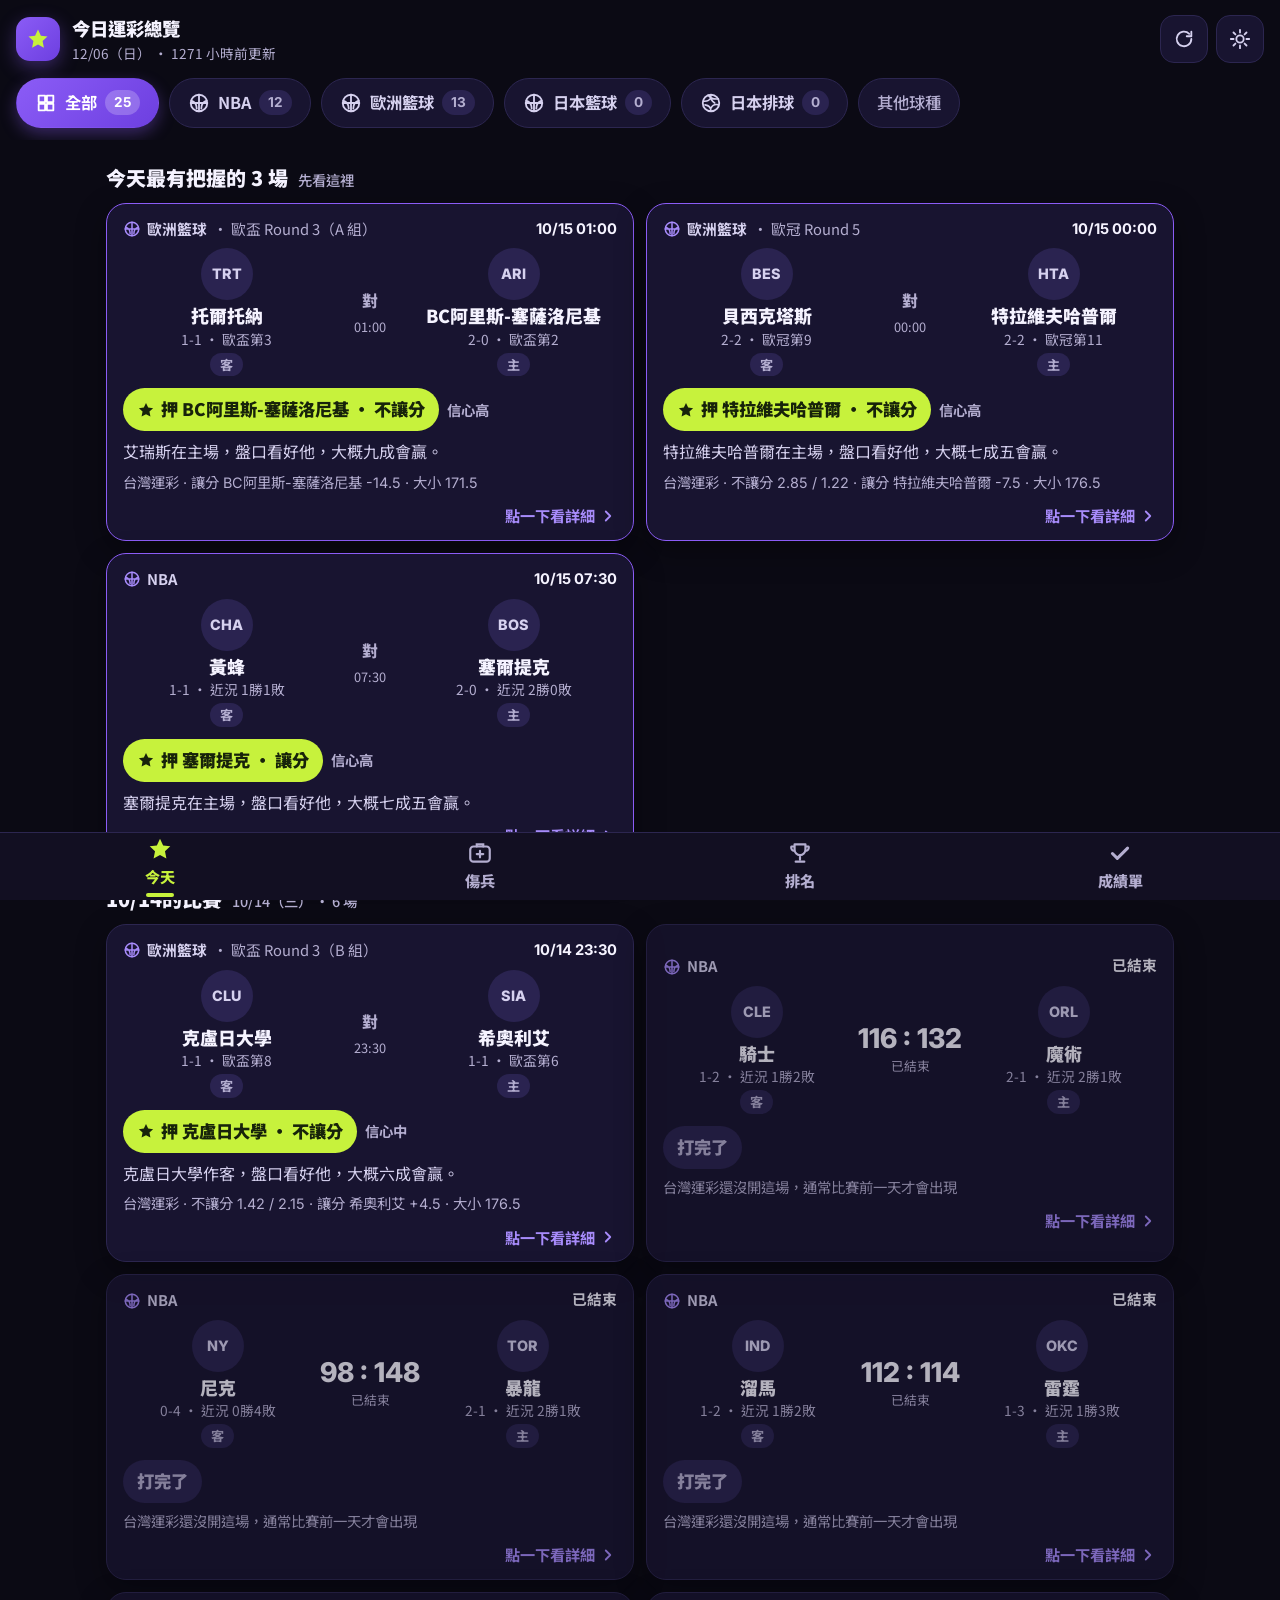
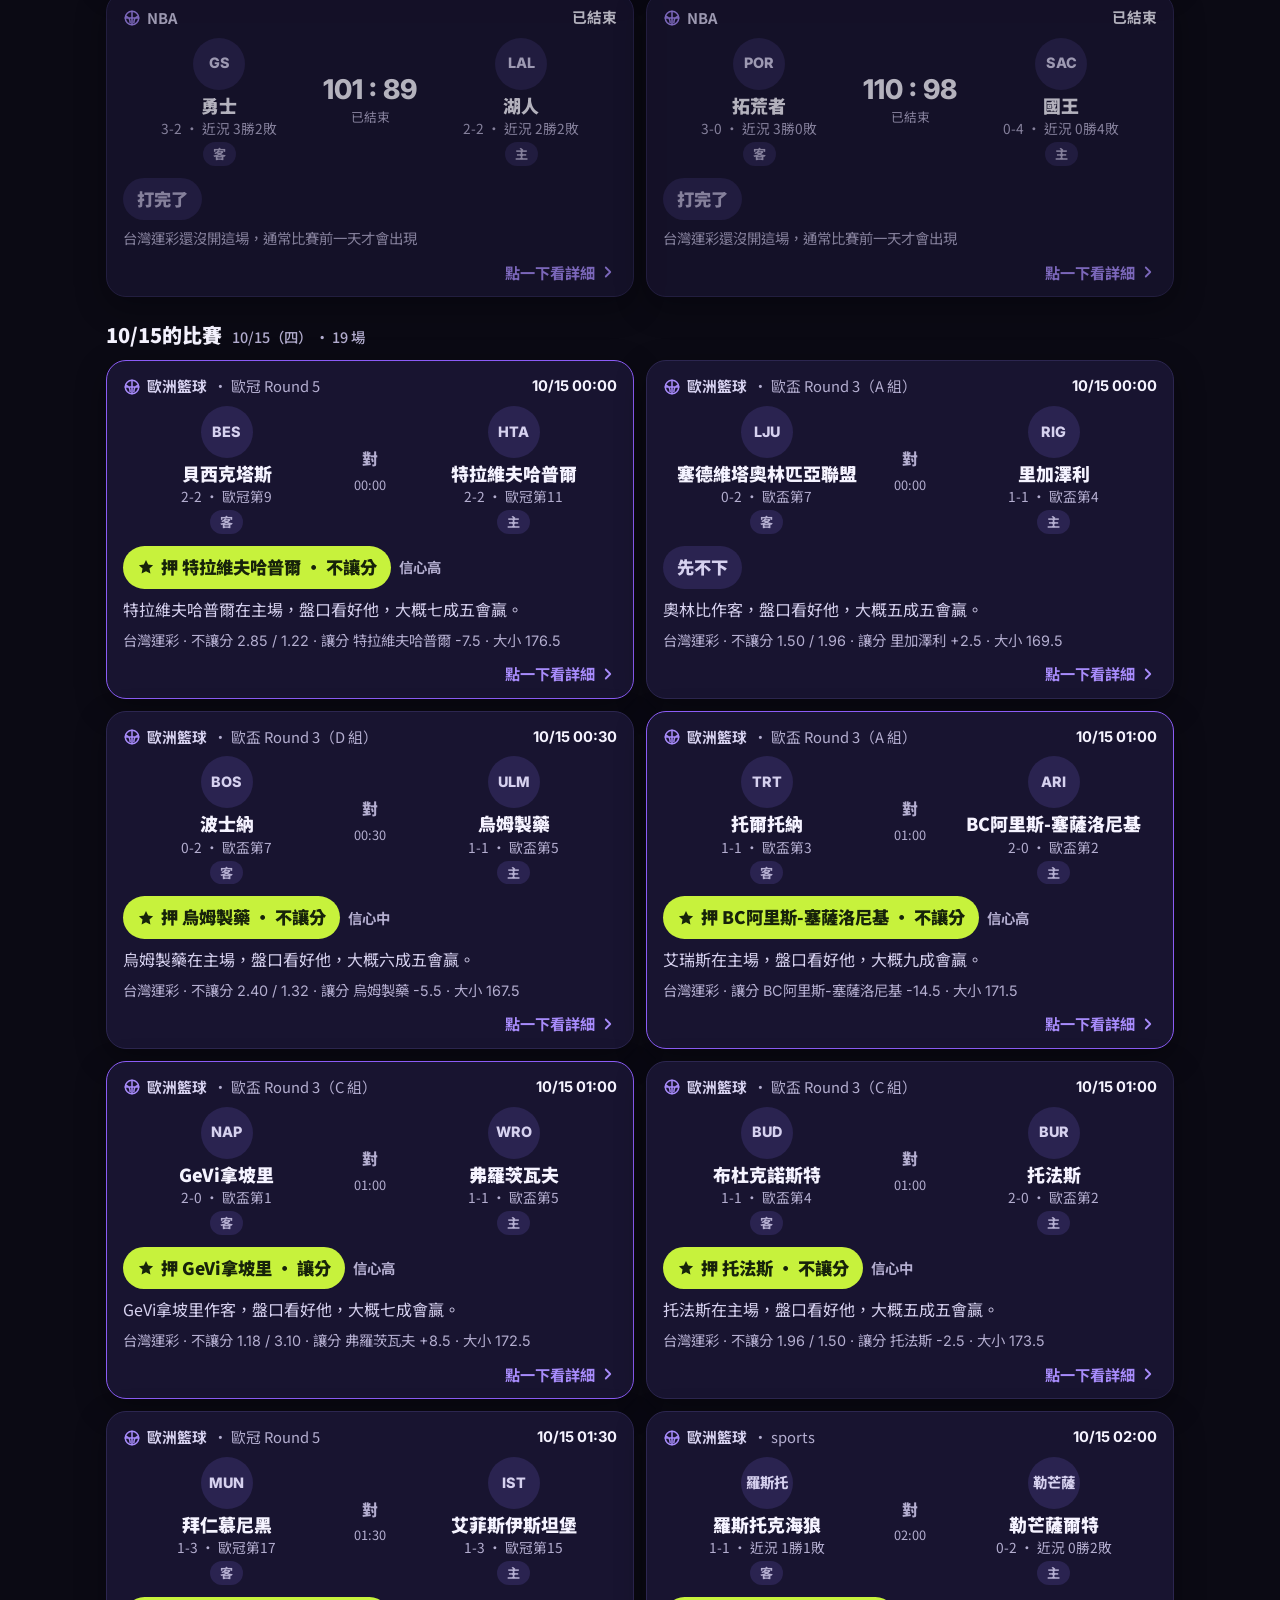
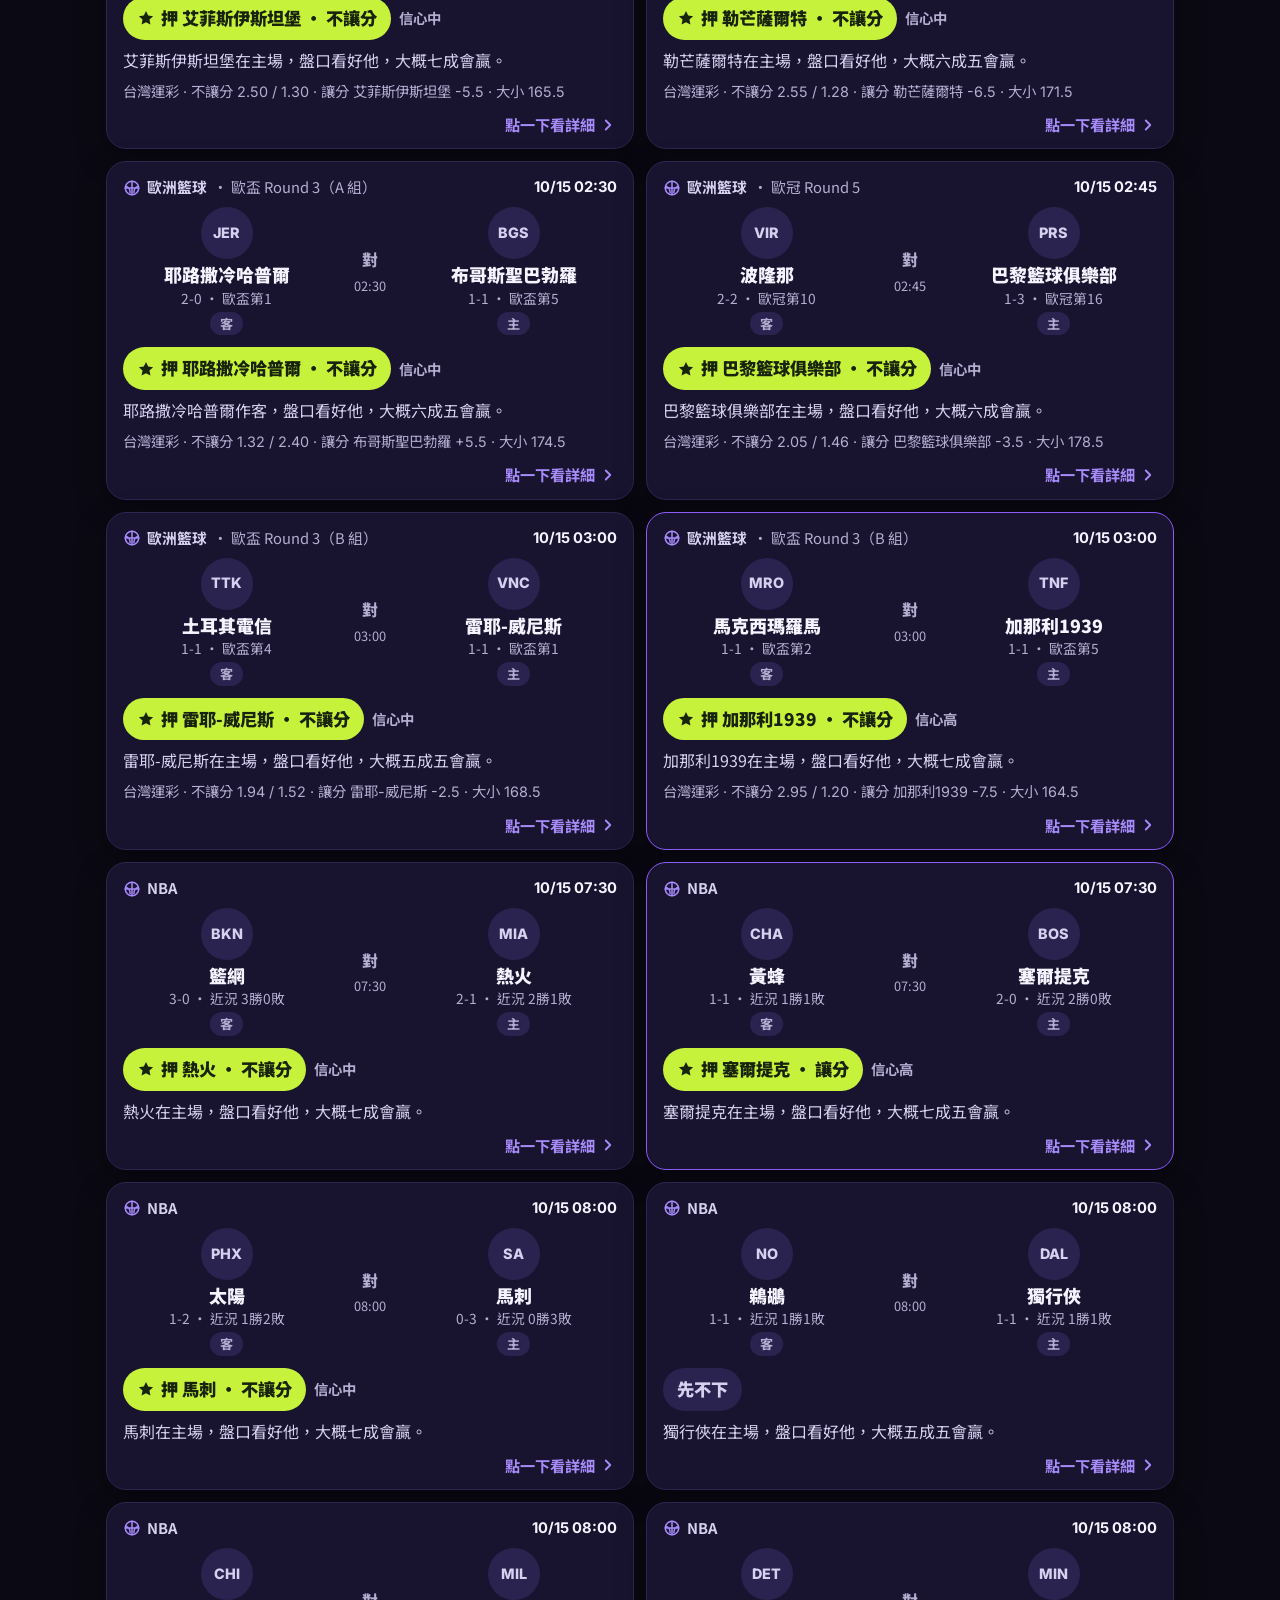
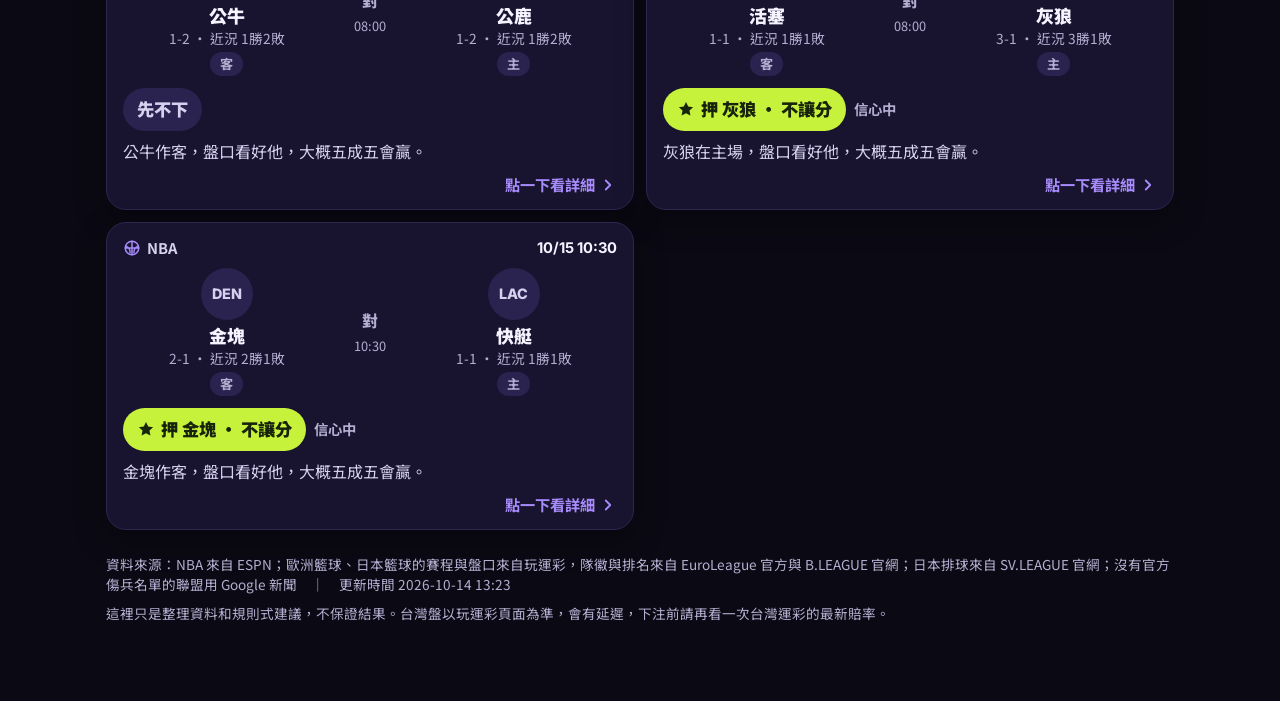
==== commit 3f77ad45: "成績單與實力評分：每場建議記下來賽後對答案；用得失分算自己的讓分和總分跟盤口比 - history.py：建議第一次出現時記賠率與讓分，開賽前每小時更新，賽後結算不讓分／讓分／大小，並算跟收盤線的差距" ====
--- a/index.html
+++ b/index.html
@@ -75,6 +75,10 @@
     <h2 class="sec-title"><svg><use href="#i-trophy"/></svg>排名</h2>
     <div id="standings"></div>
   </section>
+  <section class="view" data-for="record">
+    <h2 class="sec-title"><svg><use href="#i-check"/></svg>成績單</h2>
+    <div id="record"></div>
+  </section>
   <footer class="foot">
     <div id="foot-src"></div>
     <div class="foot-note">這裡只是整理資料和規則式建議，不保證結果。台灣盤以玩運彩頁面為準，會有延遲，下注前請再看一次台灣運彩的最新賠率。</div>
@@ -95,6 +99,7 @@
   <button data-view="today" class="on"><svg><use href="#i-star"/></svg><span>今天</span></button>
   <button data-view="injuries"><svg><use href="#i-med"/></svg><span>傷兵</span></button>
   <button data-view="standings"><svg><use href="#i-trophy"/></svg><span>排名</span></button>
+  <button data-view="record"><svg><use href="#i-check"/></svg><span>成績單</span></button>
 </nav>
 
 <script src="app.js"></script>
--- a/style.css
+++ b/style.css
@@ -60,7 +60,7 @@
 /* 版面與分頁 */
 .page{padding:0 16px;max-width:720px;margin:0 auto}
 .view{display:none}
-body[data-view="today"] .view[data-for="today"],body[data-view="injuries"] .view[data-for="injuries"],body[data-view="standings"] .view[data-for="standings"]{display:block}
+body[data-view="today"] .view[data-for="today"],body[data-view="injuries"] .view[data-for="injuries"],body[data-view="standings"] .view[data-for="standings"],body[data-view="record"] .view[data-for="record"]{display:block}
 .sec-title{display:flex;align-items:center;gap:8px;font-size:1.25rem;font-weight:900;margin:10px 0 12px}
 .sec-title svg{width:24px;height:24px;color:var(--violet-2)}
 .day-title{display:flex;align-items:baseline;gap:10px;margin:22px 0 10px;font-weight:900;font-size:1.25rem}
@@ -206,10 +206,25 @@
 .kbar .ka{background:var(--violet-2);display:flex;align-items:center;padding:0 8px;white-space:nowrap;overflow:hidden}
 .kbar .kh{background:var(--lime);display:flex;align-items:center;justify-content:flex-end;padding:0 8px;white-space:nowrap;overflow:hidden}
 .foot{color:var(--muted);font-size:.85rem;padding:24px 0 10px;line-height:1.5}
+/* 成績單 */
+.stat-grid{display:grid;grid-template-columns:repeat(2,minmax(0,1fr));gap:10px;margin-bottom:14px}
+.stat{background:var(--card);border:1px solid var(--line);border-radius:var(--radius-s);padding:14px}
+.stat .sl{color:var(--muted);font-size:.85rem}
+.stat b{display:block;font-family:var(--num);font-size:1.5rem;line-height:1.2;margin-top:4px}
+.stat small{display:block;color:var(--ink-2);font-size:.85rem;margin-top:2px}
+.rec{width:100%;text-align:left;display:grid;grid-template-columns:44px minmax(0,1fr) auto;align-items:center;gap:10px;padding:12px 14px;background:var(--card);border:1px solid var(--line);border-radius:var(--radius-s)}
+.rec .mark{width:44px;height:44px;border-radius:50%;display:grid;place-items:center;font-weight:900;font-size:1.1rem;color:#0b0a14}
+.rec .mark.win{background:var(--good)}.rec .mark.loss{background:var(--bad)}.rec .mark.push{background:var(--muted)}
+:root[data-theme="light"] .rec .mark{color:#fff}
+.rec .t1{font-weight:800}
+.rec .t2{color:var(--muted);font-size:.86rem}
+.rec .sc{font-family:var(--num);font-weight:800;text-align:right}
+.rec .sc small{display:block;color:var(--muted);font-weight:500;font-size:.8rem}
+.explain{color:var(--muted);font-size:.9rem;line-height:1.5;margin:6px 0 14px}
 .foot-note{margin-top:8px}
 
 /* 底部三顆大按鈕 */
-.bottom-nav{position:fixed;left:0;right:0;bottom:0;z-index:40;display:grid;grid-template-columns:repeat(3,1fr);
+.bottom-nav{position:fixed;left:0;right:0;bottom:0;z-index:40;display:grid;grid-template-columns:repeat(4,1fr);
   background:var(--bg-2);border-top:1px solid var(--line);padding-bottom:env(safe-area-inset-bottom);height:calc(var(--nav-h) + env(safe-area-inset-bottom))}
 .bottom-nav button{display:flex;flex-direction:column;align-items:center;justify-content:center;gap:3px;color:var(--muted);font-weight:800;font-size:.95rem}
 .bottom-nav button svg{width:26px;height:26px}
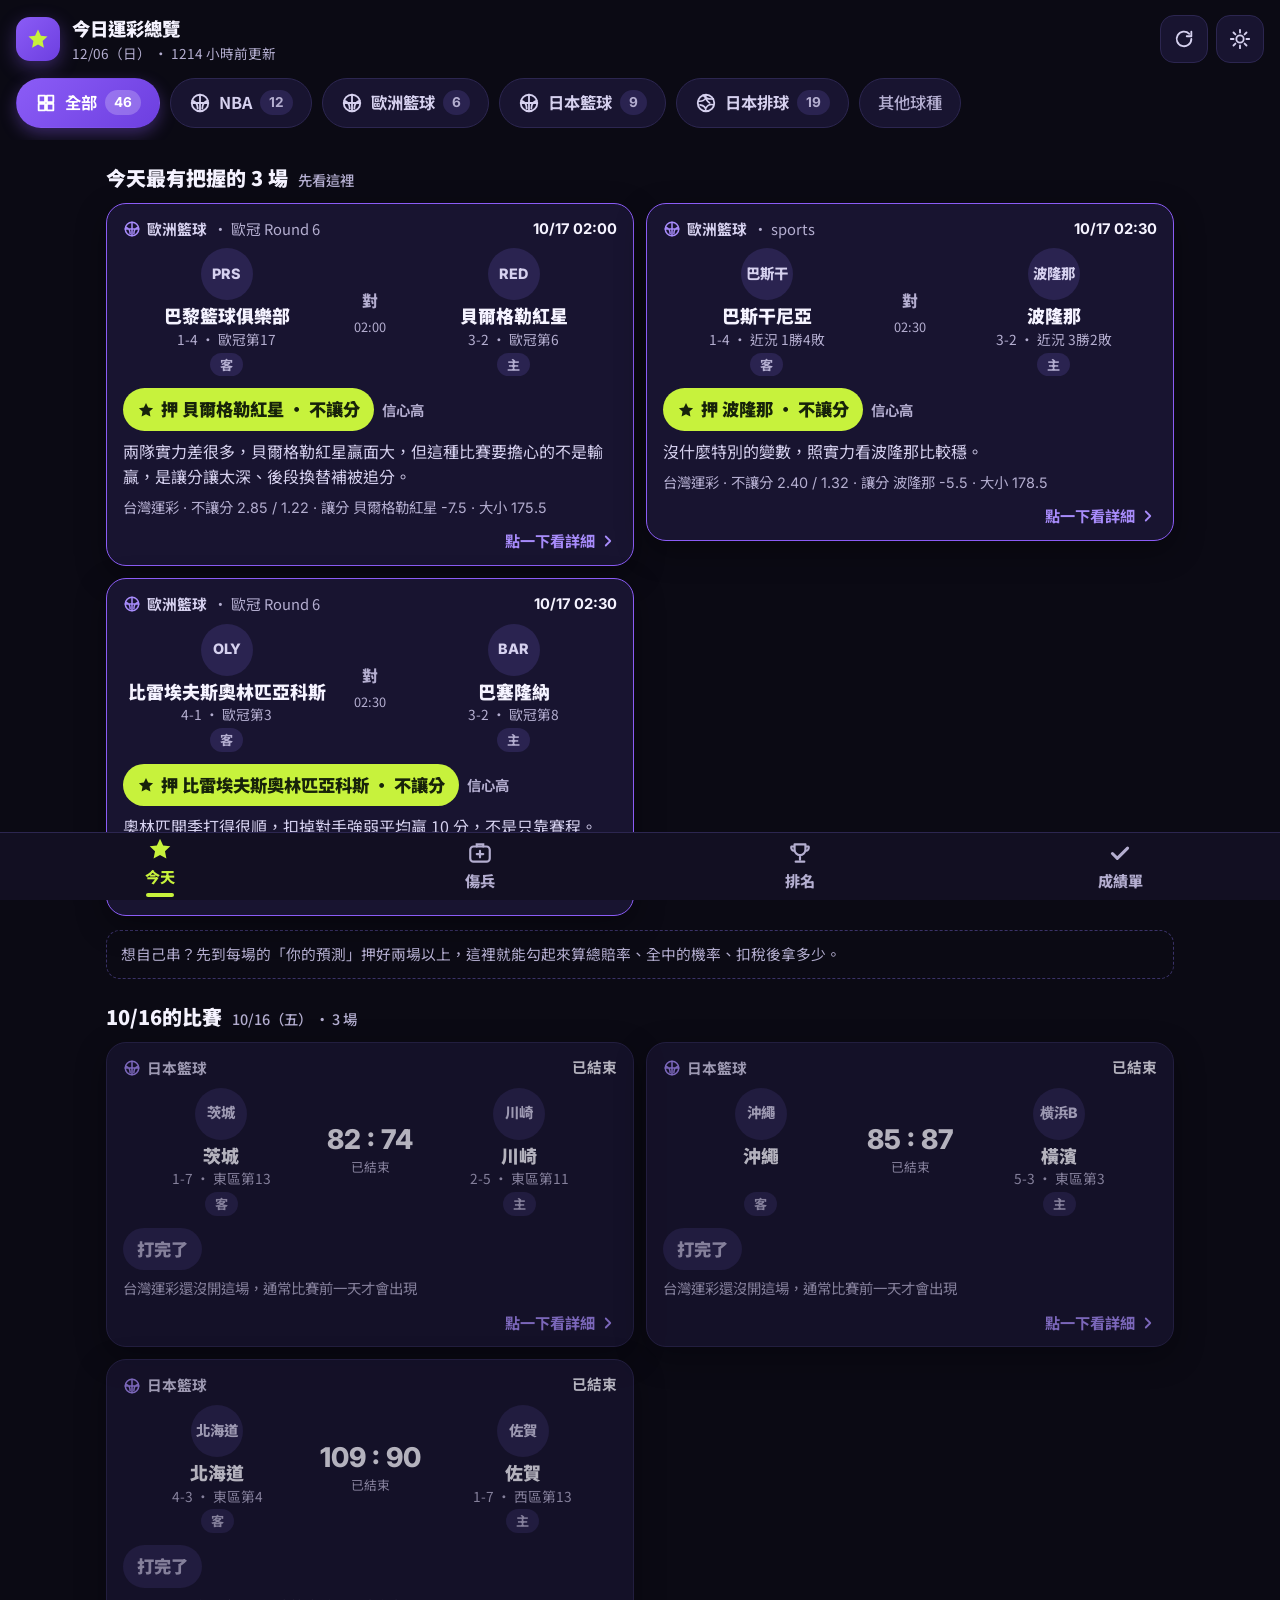
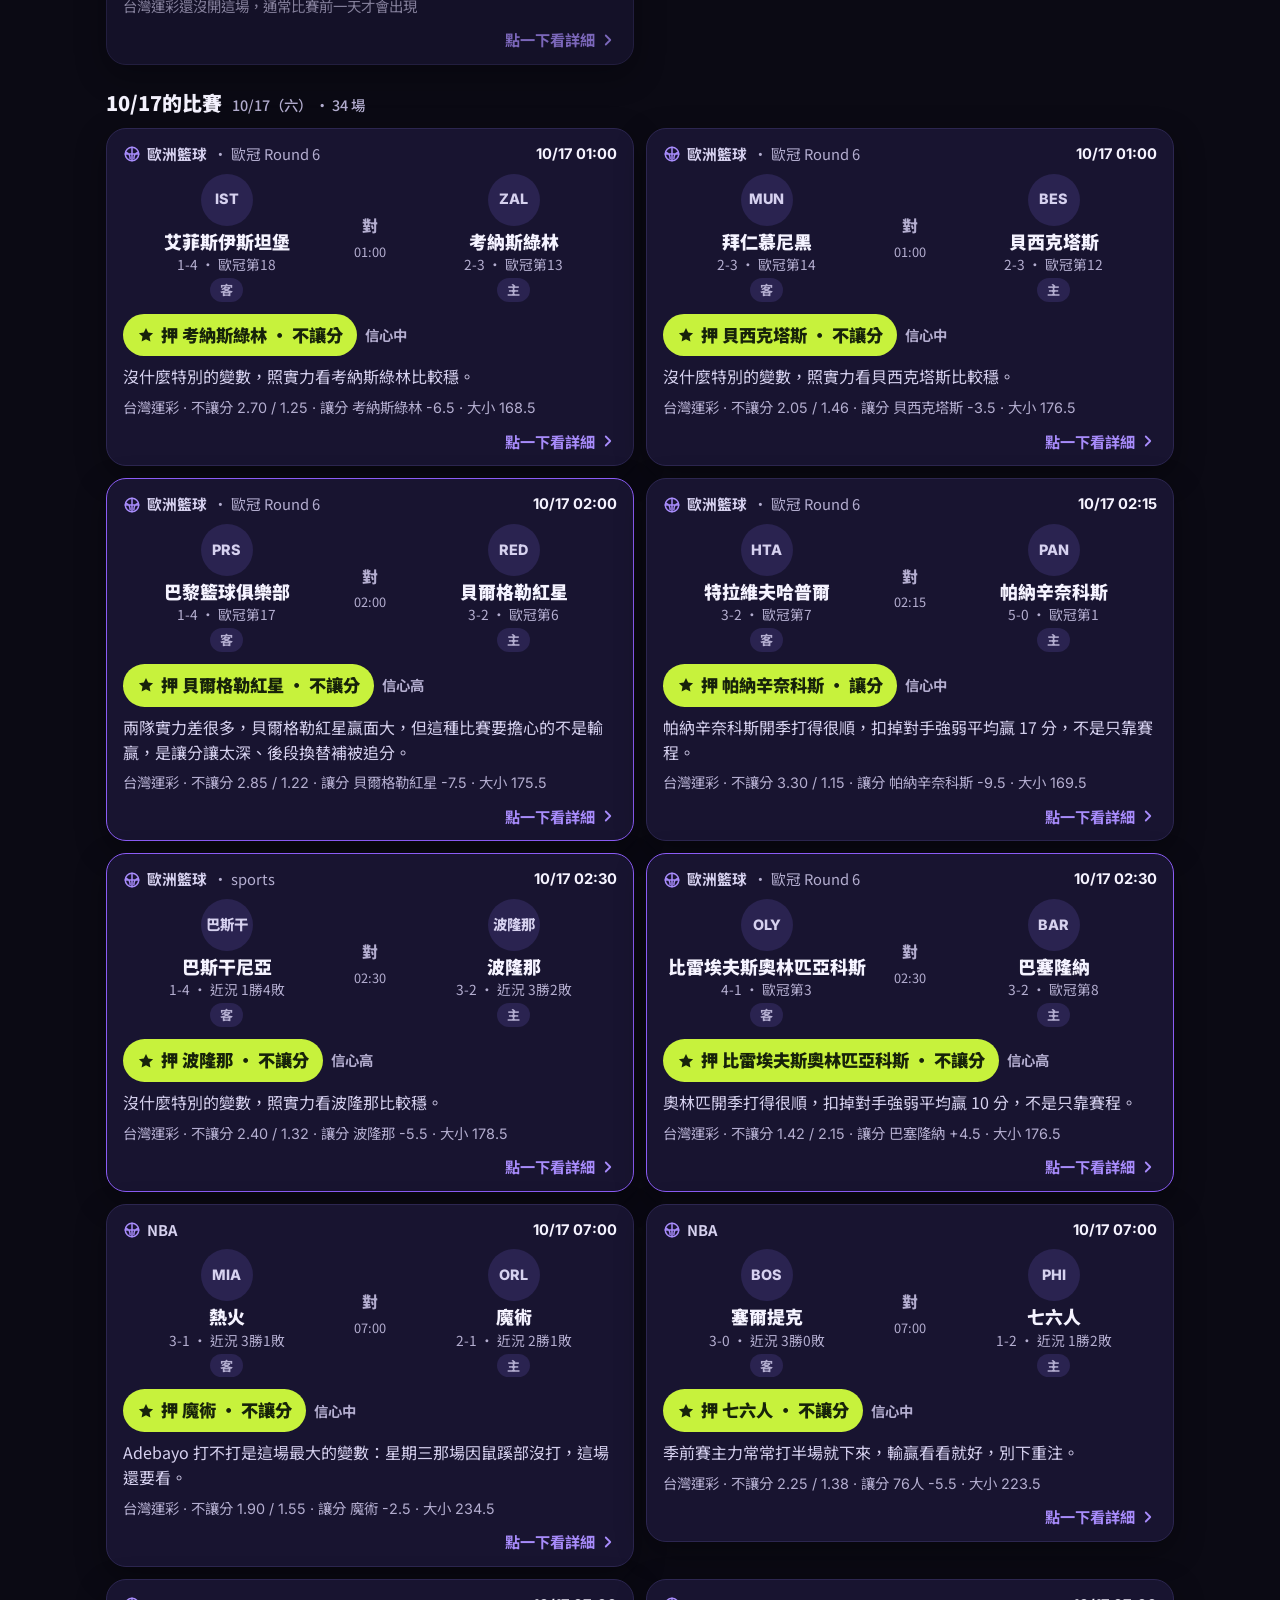
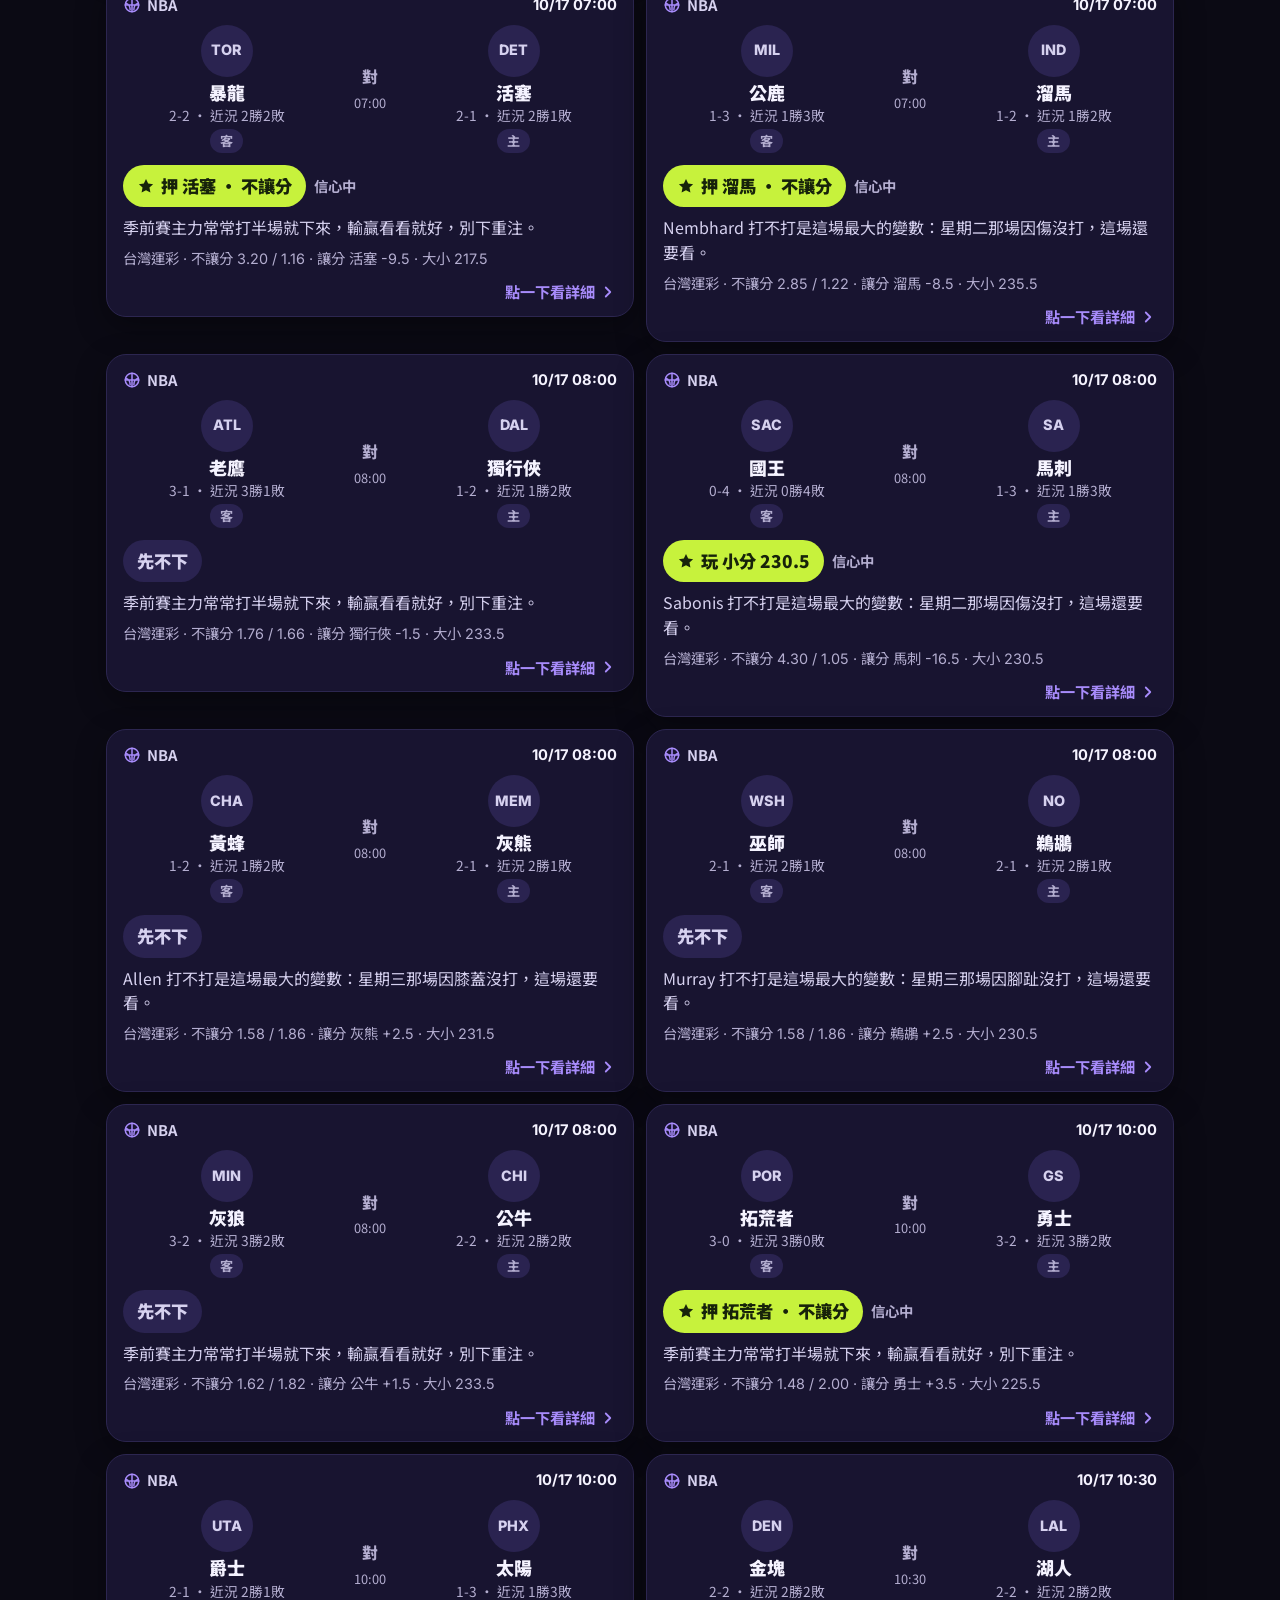
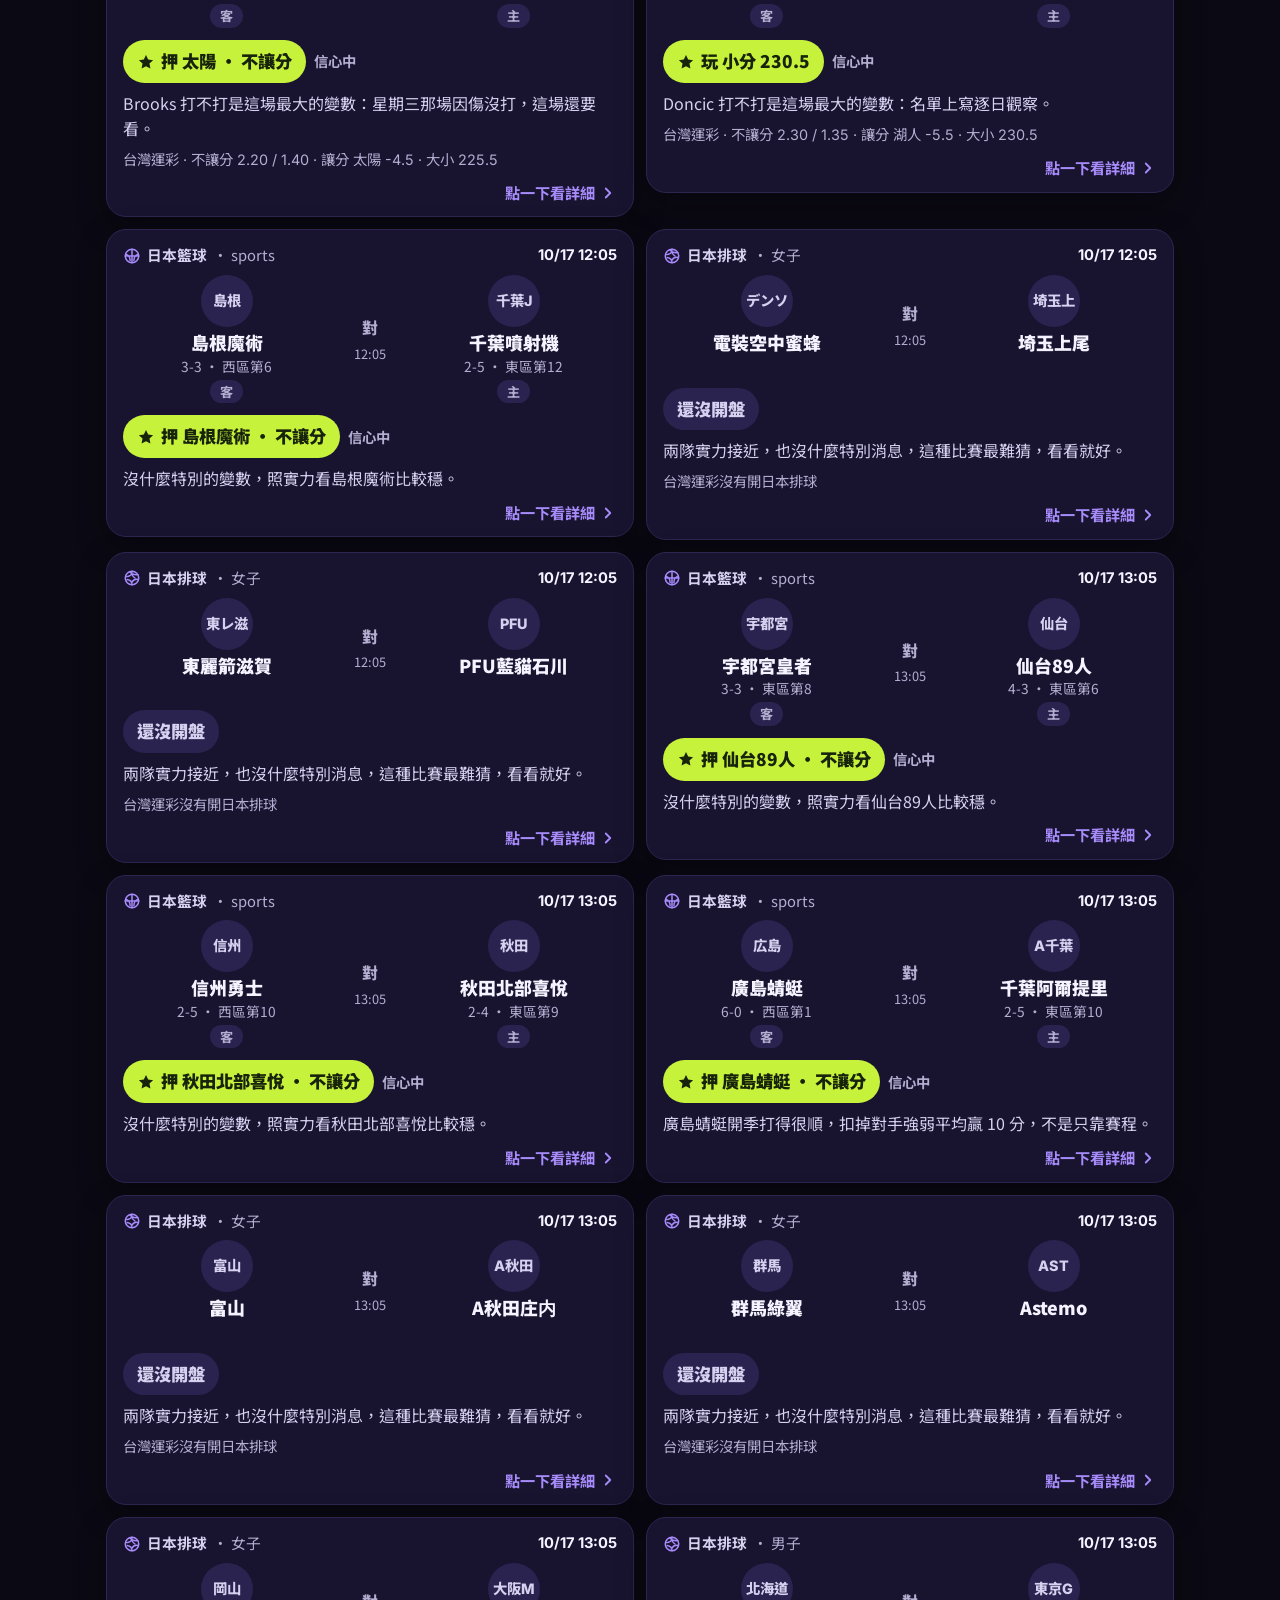
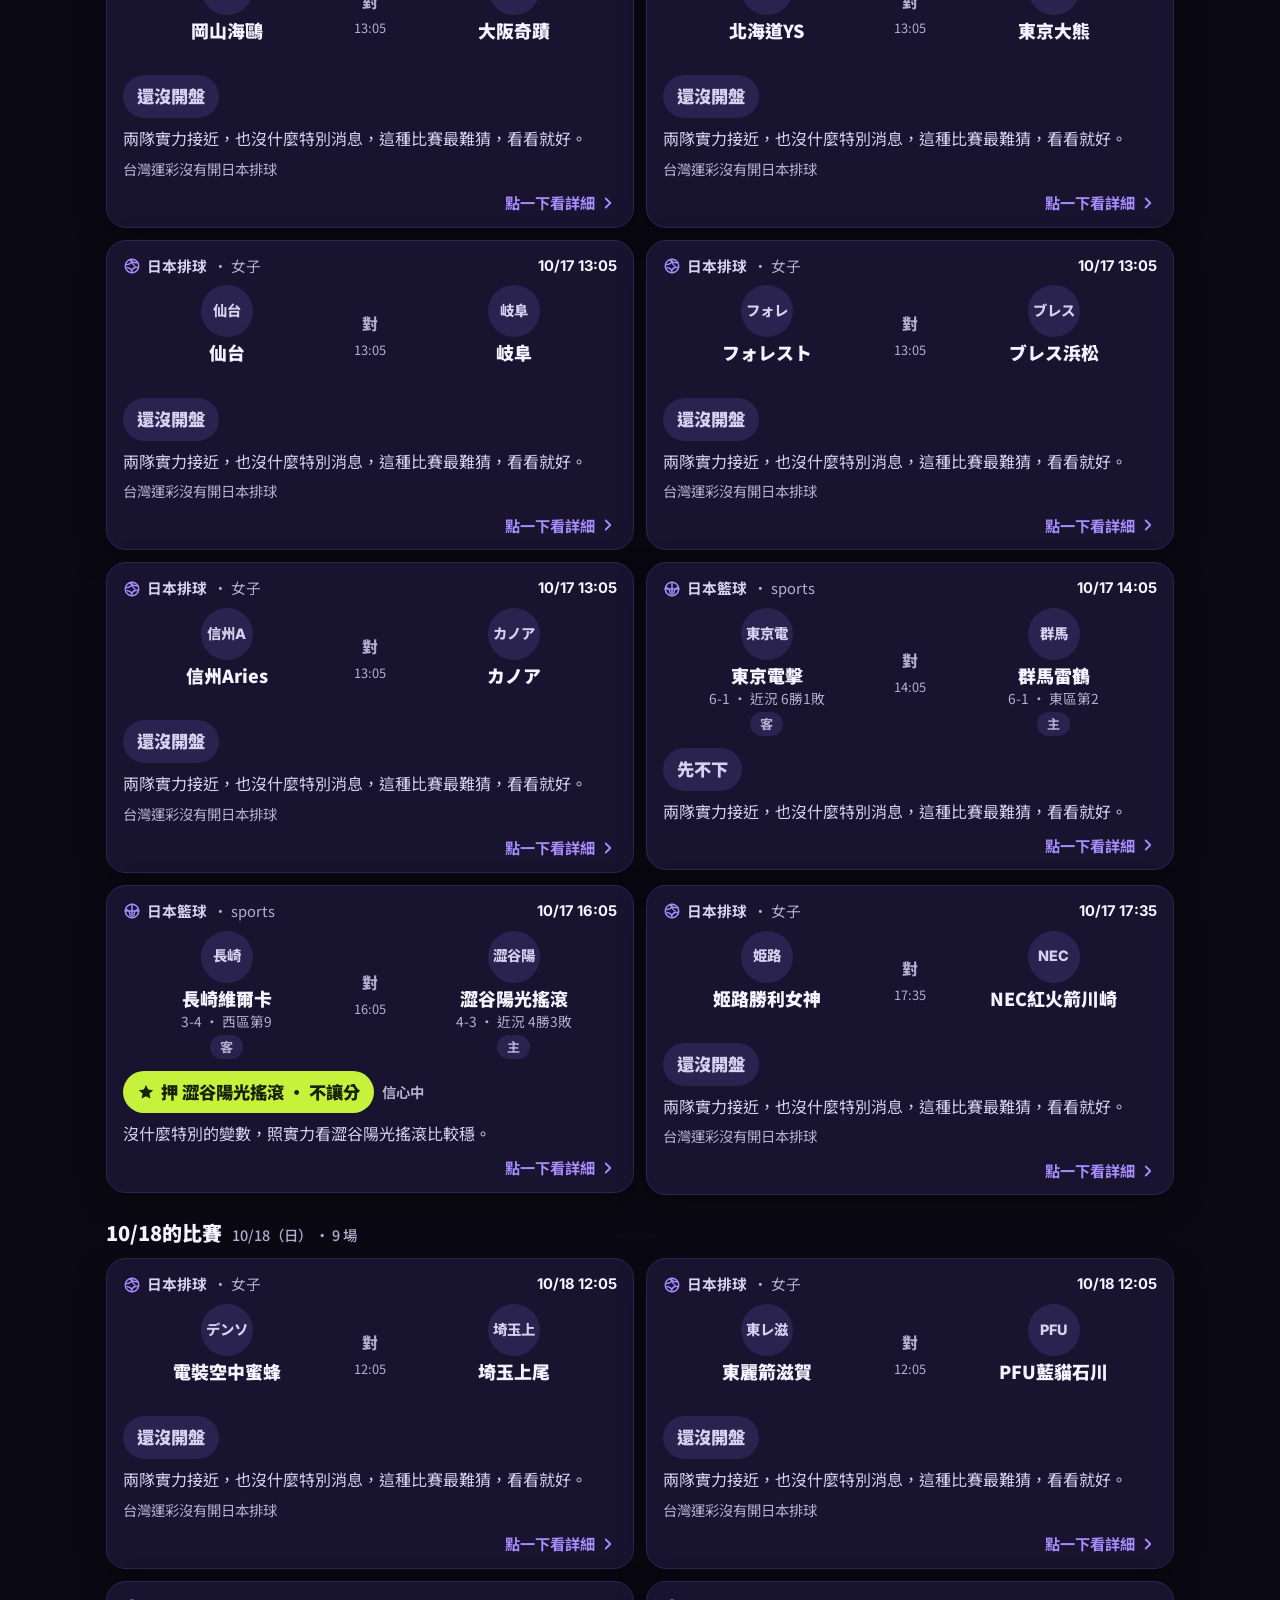
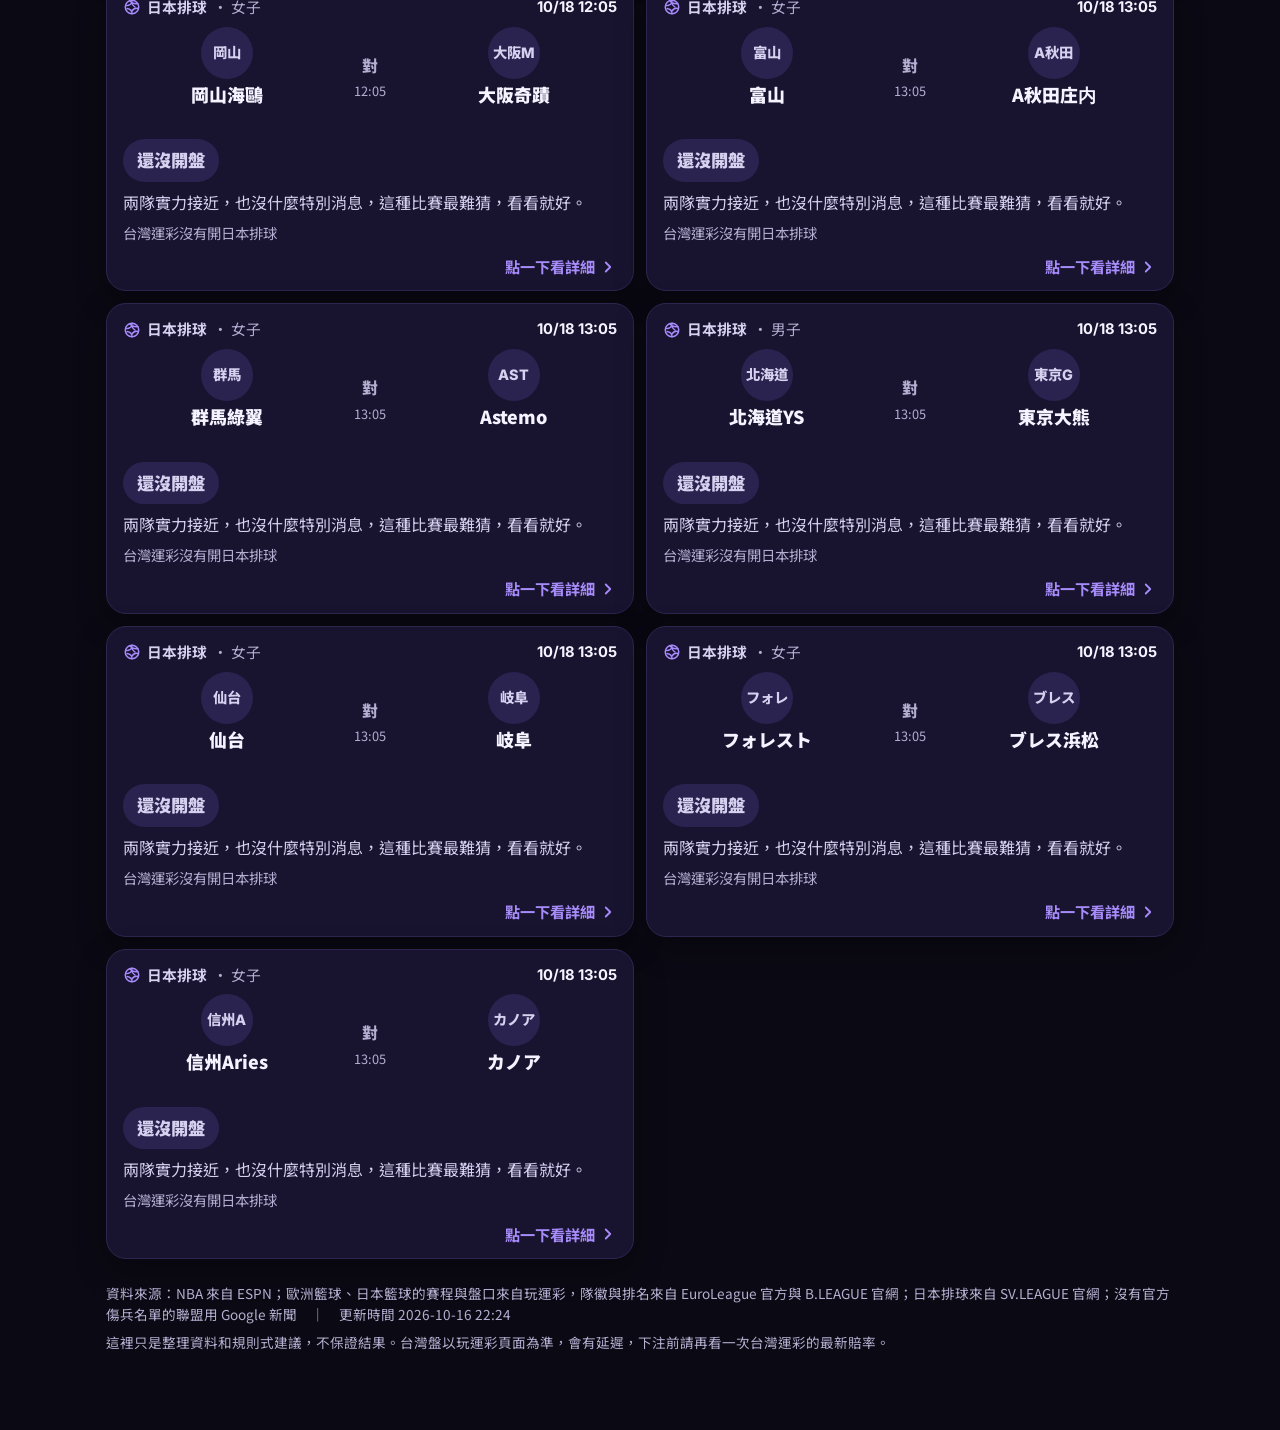
==== commit 72bbfd23: "串關：每天推「最穩的 2 串 1」並記成績；串關試算可以勾自己押的場次算總賠率、全中機率、扣稅後拿多少 - pipeline/parlay.py：每個選項會中的機率、挑兩場、開打前 45 分鐘鎖定、賽" ====
--- a/index.html
+++ b/index.html
@@ -63,6 +63,7 @@
 <main class="page">
   <section class="view" data-for="today">
     <div id="picks"></div>
+    <div id="parlay"></div>
     <div id="games"></div>
   </section>
   <section class="view" data-for="injuries">
--- a/style.css
+++ b/style.css
@@ -243,3 +243,90 @@
 .loader-sub{margin-top:6px;color:var(--muted);font-size:.9rem}
 @keyframes ldblink{0%,80%,100%{opacity:.2}40%{opacity:1}}
 @media (prefers-reduced-motion:reduce){*{animation:none!important;transition:none!important}}
+
+
+/* 爸爸的預測：卡片下面的按鈕、詳細頁的按鈕 */
+.g-wrap{display:flex;flex-direction:column;min-width:0}
+.g-wrap .g:has(+ .pickrow){border-bottom-left-radius:0;border-bottom-right-radius:0;border-bottom:0}
+.pickrow{background:var(--card);border:1px solid var(--line);border-radius:var(--radius);padding:12px 14px 14px}
+.pickrow.compact{border-top:1px dashed var(--line-2);border-top-left-radius:0;border-top-right-radius:0;padding:10px 14px 12px}
+.pick-grid{display:grid;grid-template-columns:repeat(2,minmax(0,1fr));gap:8px}
+.pbtn{min-height:52px;display:flex;align-items:center;justify-content:center;gap:6px;padding:6px 10px;border-radius:14px;background:var(--card-2);border:1.5px solid var(--line-2);font-weight:800;font-size:1rem;color:var(--ink);text-align:center;line-height:1.2}
+.pbtn .pt{display:flex;flex-direction:column;align-items:center;min-width:0;gap:2px}
+.pbtn .pn{overflow:hidden;text-overflow:ellipsis;display:-webkit-box;-webkit-line-clamp:2;-webkit-box-orient:vertical}
+.pbtn svg{width:20px;height:20px;flex:none}
+.pbtn.on{background:var(--violet);border-color:var(--violet);color:#fff;box-shadow:0 6px 18px rgba(139,92,246,.35)}
+.pbtn.on.win{background:var(--good);border-color:var(--good);color:#0b0a14}
+.pbtn.on.loss{background:var(--bad);border-color:var(--bad);color:#fff}
+.pbtn.on.push{background:var(--muted);border-color:var(--muted);color:#fff}
+.pbtn .odd{font-style:normal;font-weight:800;font-size:.9rem;color:var(--violet);font-variant-numeric:tabular-nums;flex:none}
+.pbtn.on .odd{color:inherit;opacity:.9}
+.pbtn:disabled .odd{color:var(--muted)}
+.pbtn b{font-size:.85rem;padding:2px 7px;border-radius:999px;background:rgba(0,0,0,.18)}
+.pbtn:disabled{opacity:.45}
+.pbtn.on:disabled{opacity:1}
+.pick-note{margin-top:10px;color:var(--muted);font-size:.95rem}
+.seg{display:grid;grid-template-columns:1fr 1fr;gap:6px;padding:6px;background:var(--card-2);border:1px solid var(--line);border-radius:16px;margin-bottom:14px}
+.seg button{min-height:48px;border-radius:12px;font-weight:900;font-size:1.05rem;color:var(--ink-2);display:flex;align-items:center;justify-content:center;gap:6px}
+.seg button.on{background:var(--violet);color:#fff}
+.seg .n{font-family:var(--num);font-size:.85rem;padding:2px 8px;border-radius:999px;background:rgba(255,255,255,.22)}
+.stat b.good{color:var(--good)}
+.stat b.bad{color:var(--bad)}
+.tools{display:grid;grid-template-columns:1fr 1fr;gap:8px;margin:16px 0 8px}
+.tools .more{display:flex;align-items:center;justify-content:center;margin:0;cursor:pointer}
+.tools .more.danger{color:var(--bad);grid-column:1 / -1}
+.rec .t1 small{color:var(--muted);font-weight:500;font-size:.8rem}
+
+/* 老球迷怎麼看 */
+.fan{margin-top:14px;background:var(--card);border:1px solid var(--line);border-left:5px solid var(--lime);border-radius:var(--radius-s);padding:14px 16px}
+.fan-h{font-weight:900;color:var(--lime);font-size:.95rem;margin-bottom:6px;letter-spacing:.02em}
+:root[data-theme="light"] .fan-h{color:var(--violet-2)}
+.fan p{margin:0;font-size:1.08rem;line-height:1.65;color:var(--ink)}
+.badge.limited{background:var(--warn-wash);color:var(--warn);border:1px dashed var(--warn)}
+.pts li.info svg{transform:rotate(-90deg);color:var(--violet-2)}
+.g-mid.is-live .score{color:var(--bad)}
+/* 你的預測：分玩法、標清楚盤口來源 */
+.pick-label{font-weight:800;font-size:.95rem;color:var(--ink-2);margin:12px 0 8px;display:flex;align-items:center;gap:8px}
+.pick-label:first-child{margin-top:0}
+.pick-label .src{font-size:.78rem;font-weight:700;padding:2px 8px;border-radius:999px}
+.pick-label .src.tw{background:var(--good-wash);color:var(--good)}
+.pick-label .src.intl{background:var(--warn-wash);color:var(--warn)}
+.pick-note.warn{color:var(--warn);font-size:.9rem}
+
+/* 串關 */
+.parlay-card{background:var(--card);border:1px solid var(--line);border-radius:var(--radius);box-shadow:var(--shadow);padding:14px;display:flex;flex-direction:column;gap:12px}
+.parlay-card.quiet{box-shadow:none}
+.parlay-card .legs,.slip-list{display:flex;flex-direction:column;gap:8px}
+.leg,.slip-row{width:100%;text-align:left;background:var(--card-2);border:1.5px solid var(--line-2);border-radius:var(--radius-s);padding:10px 12px;color:var(--ink)}
+.lg-1{color:var(--muted);font-size:.86rem;line-height:1.4;margin-top:2px}
+.lg-2{display:flex;flex-wrap:wrap;align-items:baseline;gap:4px 10px}
+.lg-2 b{font-weight:900;font-size:1.05rem}
+.lg-2 em{font-style:normal;font-weight:800;color:var(--violet-2);font-family:var(--num)}
+:root[data-theme="light"] .lg-2 em{color:var(--violet-deep)}
+.lg-2 small{color:var(--ink-2);font-size:.88rem}
+.lr{margin-left:auto;font-weight:900;font-size:.85rem;padding:2px 10px;border-radius:999px;background:var(--card-3);color:var(--ink-2)}
+.lr.win{background:var(--good-wash);color:var(--good)}.lr.loss{background:var(--bad-wash);color:var(--bad)}.lr.live{background:var(--bad-wash);color:var(--bad);font-family:var(--num)}
+.pl-sum{display:grid;grid-template-columns:minmax(0,1fr) minmax(0,1fr) minmax(0,1.35fr);gap:8px}
+.pl-sum div{background:var(--card-2);border-radius:12px;padding:8px 10px;min-width:0}
+.pl-sum small{display:block;color:var(--muted);font-size:.8rem;line-height:1.3}
+.pl-sum b{display:block;font-family:var(--num);font-weight:900;font-size:1.15rem;line-height:1.3;overflow-wrap:anywhere}
+.pl-note{margin:0;color:var(--ink-2);font-size:.92rem;line-height:1.55}
+.pl-save{min-height:52px;border-radius:14px;background:var(--violet);color:#fff;font-weight:900;font-size:1.02rem;display:flex;align-items:center;justify-content:center;gap:6px}
+.pl-save svg{width:20px;height:20px}
+.pl-save.on{background:var(--good-wash);color:var(--good)}
+.pl-save:disabled{opacity:.5}
+.pl-save.on:disabled{opacity:1}
+.pl-hint{color:var(--muted);font-size:.92rem;padding:12px 14px;border:1px dashed var(--line-2);border-radius:var(--radius-s);margin-top:14px}
+.pl-ok{display:flex;align-items:center;gap:8px;margin-top:14px;padding:10px 14px;border-radius:var(--radius-s);background:var(--good-wash);color:var(--good);font-weight:800}
+.pl-ok svg{width:20px;height:20px;flex:none}
+.slip-row{display:flex;align-items:center;gap:12px}
+.slip-row .grow{min-width:0;flex:1}
+.slip-row .box{width:28px;height:28px;flex:none;border-radius:8px;border:2px solid var(--line-2);display:grid;place-items:center;color:#fff}
+.slip-row .box svg{width:18px;height:18px}
+.slip-row.on{border-color:var(--violet);background:var(--violet-wash)}
+.slip-row.on .box{background:var(--violet);border-color:var(--violet)}
+.slip-row:disabled{opacity:.55}
+.stake{display:flex;align-items:center;gap:8px;font-weight:800}
+.stake button{width:48px;height:48px;border-radius:12px;background:var(--card-2);border:1.5px solid var(--line-2);font-size:1.4rem;font-weight:900;color:var(--ink)}
+.stake input{flex:1;min-width:0;height:48px;border-radius:12px;border:1.5px solid var(--line-2);background:var(--bg-2);color:var(--ink);font:inherit;font-family:var(--num);font-weight:900;font-size:1.2rem;text-align:center}
+.pl-del{display:block;margin:4px 0 0 auto;font-size:.8rem;color:var(--bad);font-weight:700;padding:2px 0}
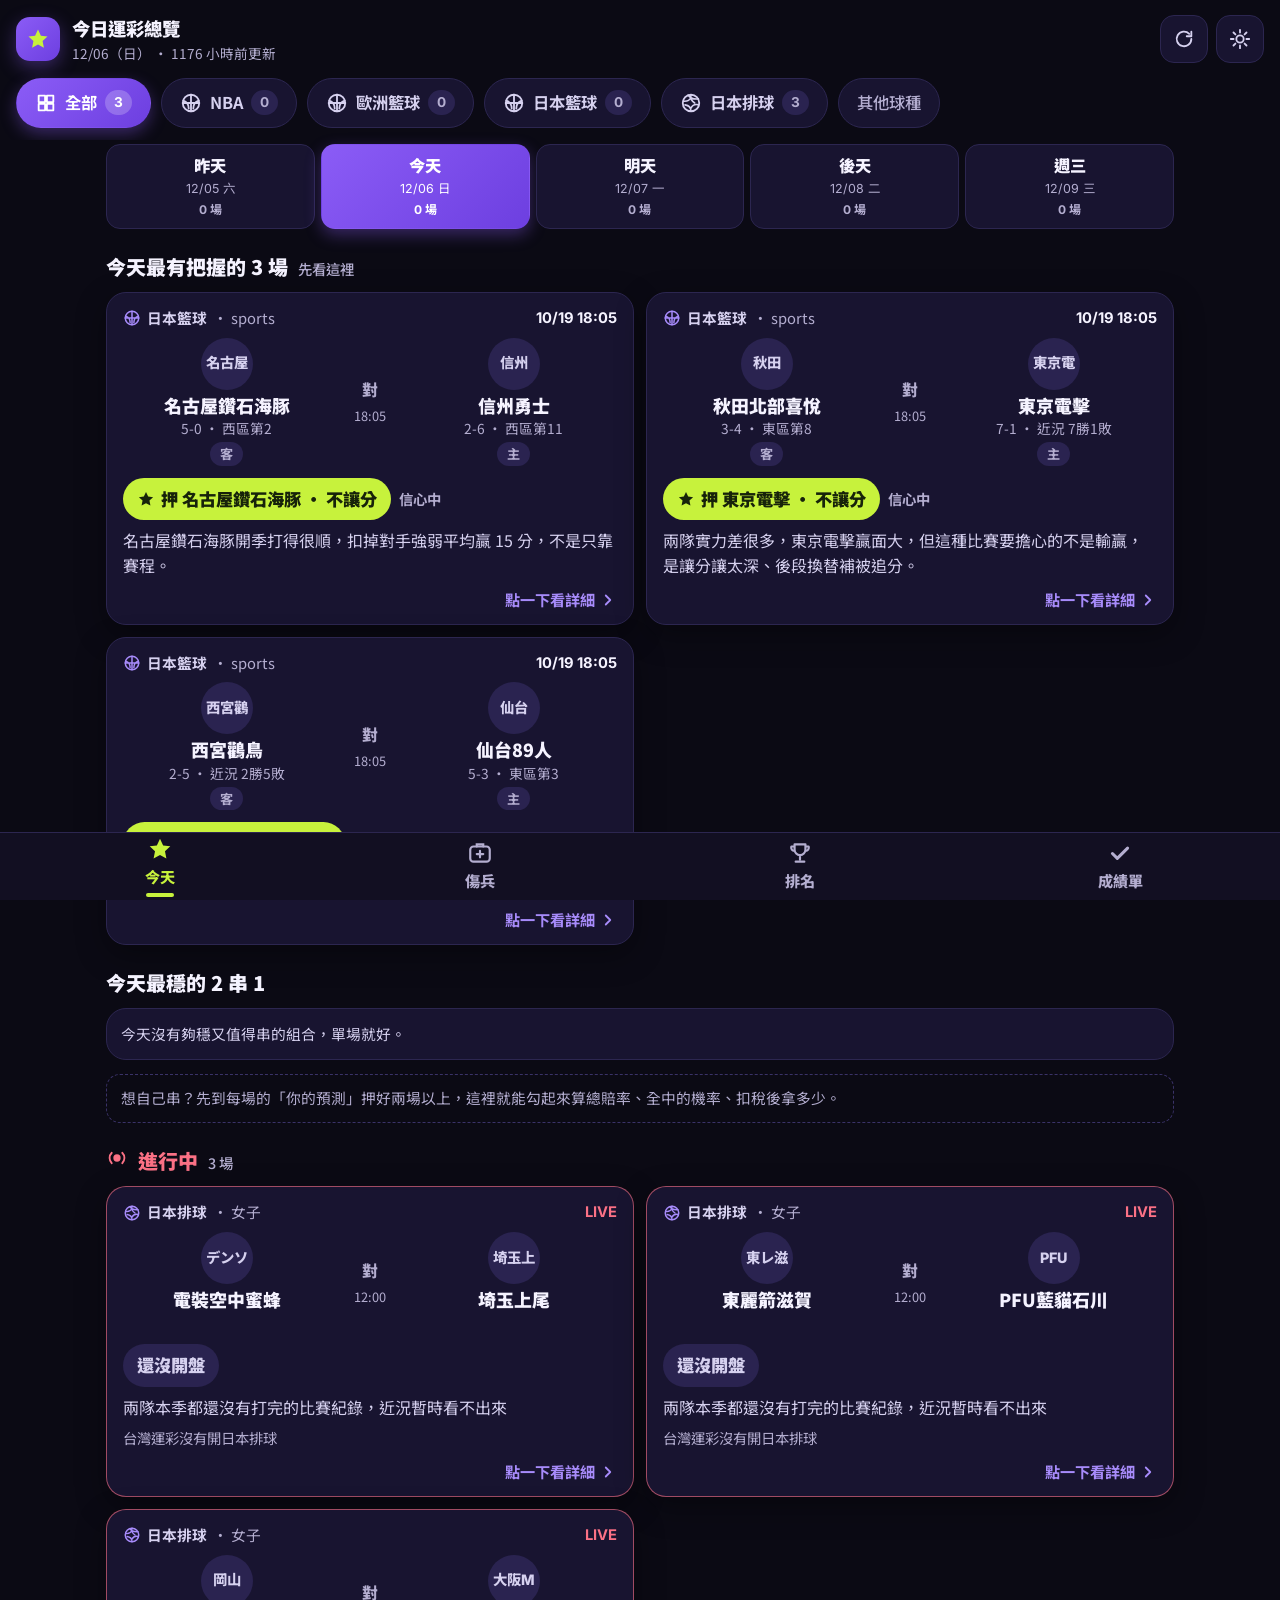
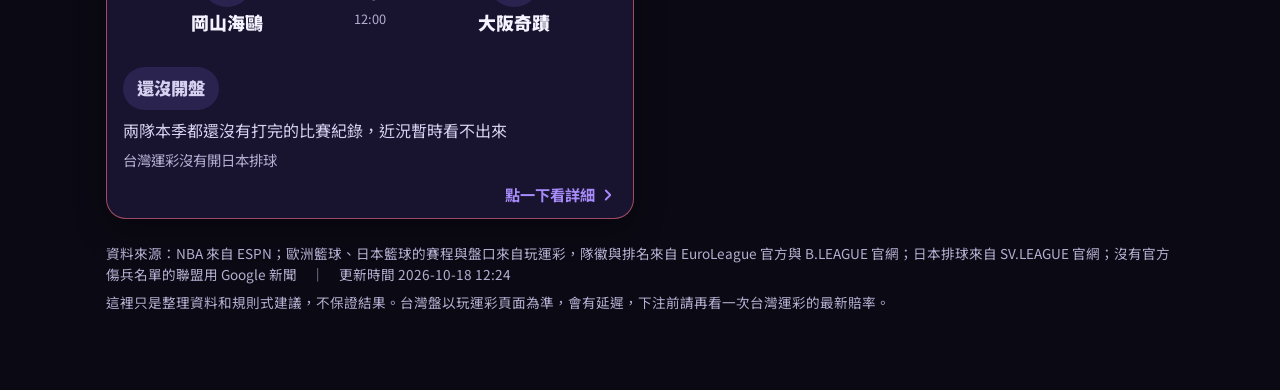
==== commit 636adfd5: "日期列表：可以切昨天到 3 天後；昨天的比賽寫網站當時押什麼、對不對；不讓分賠率低於 1.20 改看讓分 - NBA、歐籃、日籃、日排抓台灣時間昨天到 3 天後；48 小時後的比賽只放基本資料、不記進" ====
--- a/index.html
+++ b/index.html
@@ -62,6 +62,7 @@
 
 <main class="page">
   <section class="view" data-for="today">
+    <nav class="days" id="days" aria-label="日期"></nav>
     <div id="picks"></div>
     <div id="parlay"></div>
     <div id="games"></div>
--- a/style.css
+++ b/style.css
@@ -330,3 +330,20 @@
 .stake button{width:48px;height:48px;border-radius:12px;background:var(--card-2);border:1.5px solid var(--line-2);font-size:1.4rem;font-weight:900;color:var(--ink)}
 .stake input{flex:1;min-width:0;height:48px;border-radius:12px;border:1.5px solid var(--line-2);background:var(--bg-2);color:var(--ink);font:inherit;font-family:var(--num);font-weight:900;font-size:1.2rem;text-align:center}
 .pl-del{display:block;margin:4px 0 0 auto;font-size:.8rem;color:var(--bad);font-weight:700;padding:2px 0}
+
+/* 日期列表 */
+.days{display:grid;grid-template-columns:repeat(5,minmax(0,1fr));gap:6px;margin:4px 0 6px}
+.day{display:flex;flex-direction:column;align-items:center;gap:1px;padding:8px 2px;border-radius:14px;background:var(--card);border:1px solid var(--line);color:var(--ink-2);min-width:0}
+.day b{font-size:1.02rem;font-weight:900;color:var(--ink)}
+.day small{font-family:var(--num);font-size:.78rem;color:var(--muted);white-space:nowrap}
+.day .n{font-family:var(--num);font-size:.75rem;font-weight:700;color:var(--muted);margin-top:2px}
+.day.on{background:linear-gradient(135deg,var(--violet),var(--violet-deep));border-color:transparent;box-shadow:0 6px 16px rgba(139,92,246,.35)}
+.day.on b,.day.on small,.day.on .n{color:#fff}
+.day-sum{margin:14px 0 4px;padding:14px;border-radius:var(--radius-s);background:var(--card);border:1px solid var(--line)}
+.day-sum b{display:block;font-size:1.1rem;font-weight:900}
+.day-sum small{display:block;color:var(--muted);font-size:.88rem;margin-top:2px}
+.g-verdict .pill.post.hit{background:var(--good-wash);color:var(--good)}
+.g-verdict .pill.post.miss{background:var(--bad-wash);color:var(--bad)}
+.g-verdict .conf.hit{color:var(--good);font-weight:900}
+.g-verdict .conf.miss{color:var(--bad);font-weight:900}
+.g-verdict .pill svg{width:18px;height:18px}
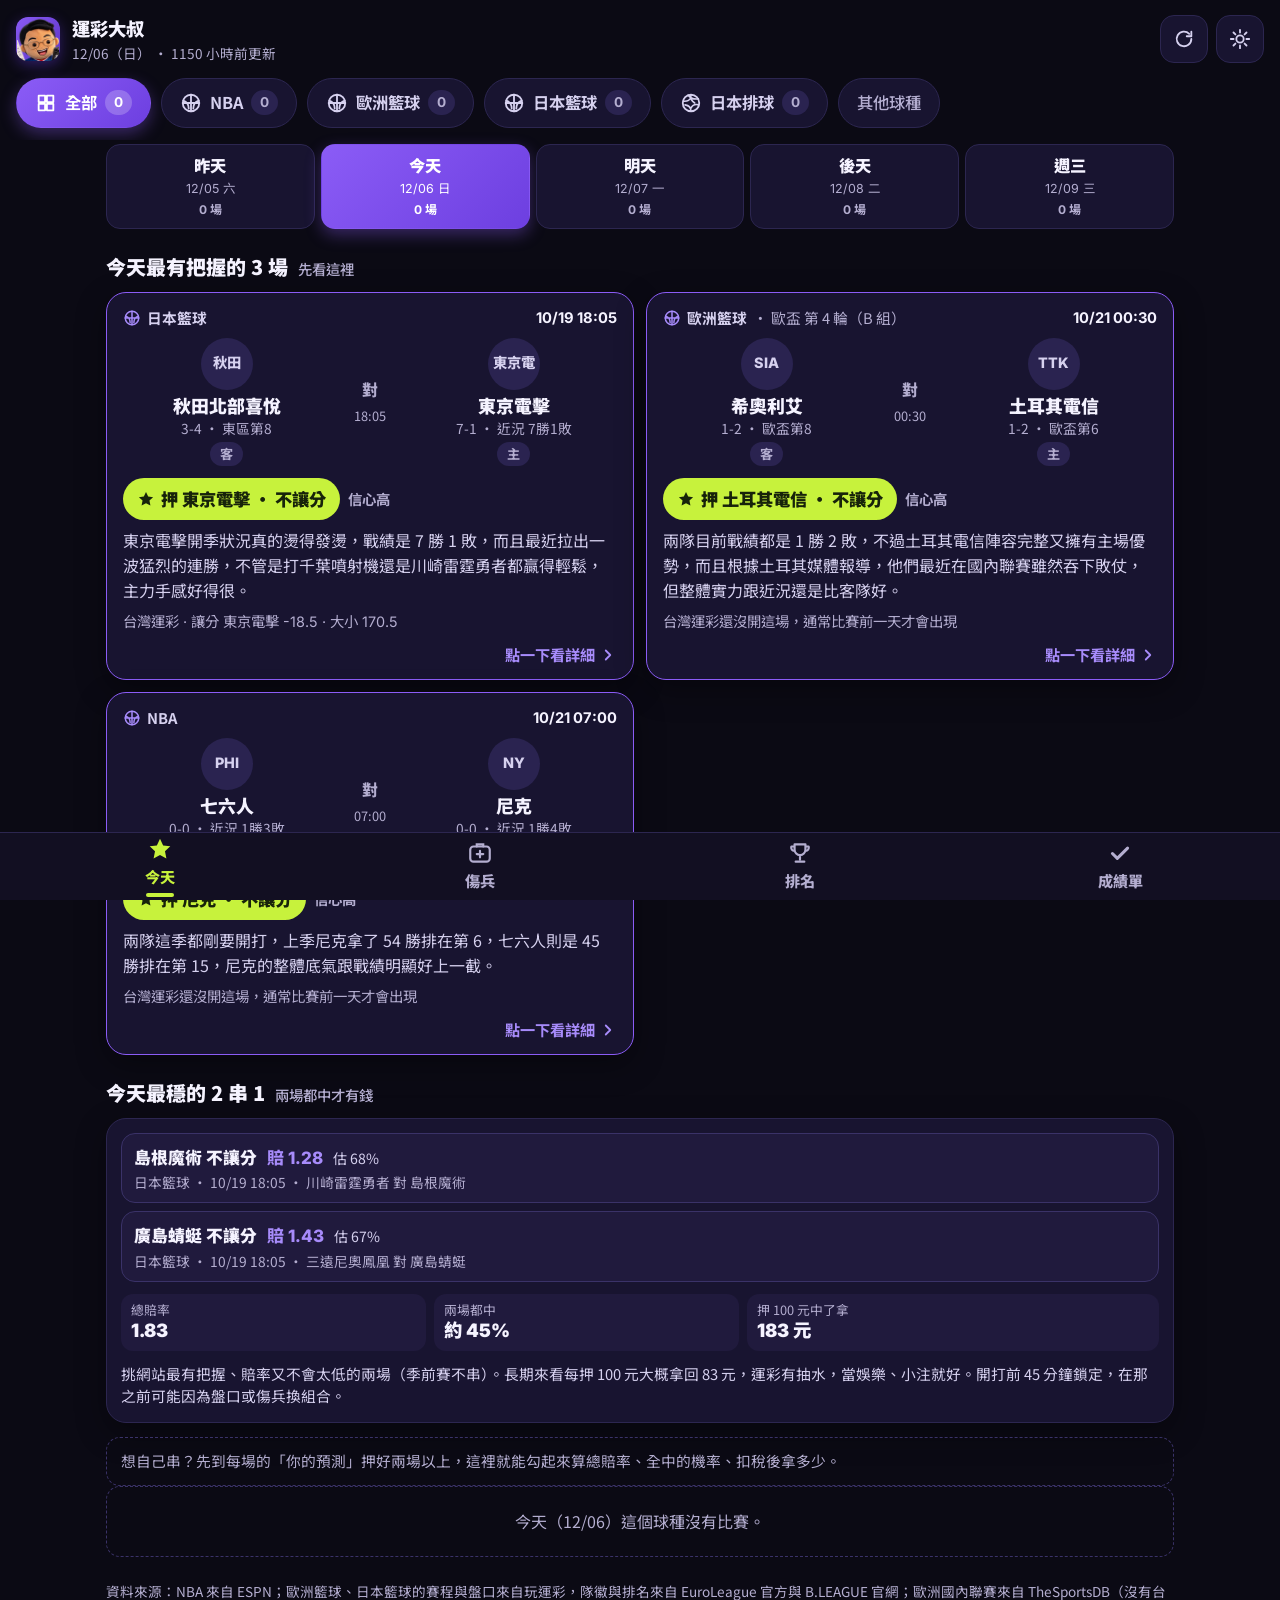
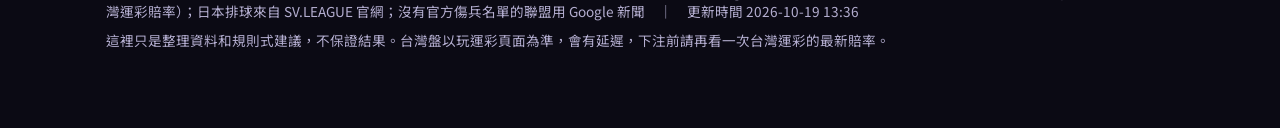
==== commit c59ed3b9: "網站改名「運彩大叔」：用公仔照片做 logo、app 圖示（手機主畫面、Android 圓形、瀏覽器分頁）和載入畫面；台灣運彩標誌和法國足協隊徽模糊掉 Co-Authored-By: Claude O" ====
--- a/index.html
+++ b/index.html
@@ -3,14 +3,16 @@
 <head>
 <meta charset="utf-8">
 <meta name="viewport" content="width=device-width, initial-scale=1, viewport-fit=cover">
-<title>今日運彩總覽</title>
+<title>運彩大叔</title>
 <meta name="description" content="今天的比賽、該押誰、傷兵、近況，一頁看完。">
 <meta name="theme-color" content="#0b0a14">
 <meta name="apple-mobile-web-app-capable" content="yes">
 <meta name="apple-mobile-web-app-status-bar-style" content="black-translucent">
-<meta name="apple-mobile-web-app-title" content="運彩總覽">
+<meta name="apple-mobile-web-app-title" content="運彩大叔">
 <link rel="manifest" href="manifest.webmanifest">
-<link rel="icon" href="icon.svg" type="image/svg+xml">
+<link rel="icon" href="icons/favicon-32.png" sizes="32x32" type="image/png">
+<link rel="icon" href="icons/favicon-16.png" sizes="16x16" type="image/png">
+<link rel="apple-touch-icon" href="icons/apple-touch-icon.png">
 <link rel="preconnect" href="https://fonts.googleapis.com">
 <link rel="preconnect" href="https://fonts.gstatic.com" crossorigin>
 <link href="https://fonts.googleapis.com/css2?family=Inter:wght@600;800&family=Noto+Sans+TC:wght@400;500;700;900&display=swap" rel="stylesheet">
@@ -46,9 +48,9 @@
 
 <header class="top">
   <div class="brand">
-    <span class="brand-mark"><svg><use href="#i-star"/></svg></span>
+    <img class="brand-logo" src="icons/logo-96.png" alt="運彩大叔" width="44" height="44">
     <div>
-      <div class="brand-name">今日運彩總覽</div>
+      <div class="brand-name">運彩大叔</div>
       <div class="brand-sub" id="hdr-date">載入中…</div>
     </div>
   </div>
@@ -91,9 +93,9 @@
 
 <div id="loader" class="loader on" aria-live="polite" aria-label="資料載入中">
   <div class="loader-box">
-    <img src="loader.svg" alt="" width="240" height="288">
+    <img class="loader-mascot" src="icons/mascot.webp" alt="" width="280" height="268">
     <div class="loader-text">資料載入中<i>.</i><i>.</i><i>.</i></div>
-    <div class="loader-sub">爸爸正在跑去拿今天的賽事</div>
+    <div class="loader-sub">運彩大叔正在幫你看今天的比賽</div>
   </div>
 </div>
 
--- a/style.css
+++ b/style.css
@@ -37,9 +37,7 @@
 .top{display:flex;align-items:center;justify-content:space-between;gap:12px;padding:14px 16px 6px;
   padding-top:calc(14px + env(safe-area-inset-top))}
 .brand{display:flex;align-items:center;gap:12px}
-.brand-mark{width:44px;height:44px;border-radius:14px;display:grid;place-items:center;color:var(--lime);
-  background:linear-gradient(135deg,var(--violet),var(--violet-deep));box-shadow:0 6px 18px rgba(139,92,246,.35)}
-.brand-mark svg{width:24px;height:24px}
+.brand-logo{width:44px;height:44px;border-radius:12px;flex:none;box-shadow:0 4px 14px rgba(91,50,199,.45)}
 .brand-name{font-weight:900;font-size:1.15rem;white-space:nowrap}
 .brand-sub{color:var(--muted);font-size:.85rem;white-space:nowrap}
 .top-right{display:flex;gap:8px}
@@ -218,6 +216,7 @@
 :root[data-theme="light"] .rec .mark{color:#fff}
 .rec .t1{font-weight:800}
 .rec .t2{color:var(--muted);font-size:.86rem}
+.rec .t3{color:var(--ink-2);font-size:.84rem;margin-top:2px}
 .rec .sc{font-family:var(--num);font-weight:800;text-align:right}
 .rec .sc small{display:block;color:var(--muted);font-weight:500;font-size:.8rem}
 .explain{color:var(--muted);font-size:.9rem;line-height:1.5;margin:6px 0 14px}
@@ -236,7 +235,10 @@
 .loader{position:fixed;inset:0;z-index:60;display:grid;place-items:center;background:var(--bg);opacity:0;pointer-events:none;transition:opacity .35s ease}
 .loader.on{opacity:1;pointer-events:auto}
 .loader-box{text-align:center;padding:24px}
-.loader-box img{width:min(56vw,220px);height:auto;image-rendering:pixelated}
+.loader-box img{width:min(64vw,260px);height:auto}
+.loader-mascot{animation:mascot-bob 1.1s ease-in-out infinite;transform-origin:50% 90%}
+@keyframes mascot-bob{0%,100%{transform:translateY(0) rotate(0)}50%{transform:translateY(-8px) rotate(-1.5deg)}}
+@media (prefers-reduced-motion:reduce){.loader-mascot{animation:none}}
 .loader-text{margin-top:14px;font-weight:900;font-size:1.15rem;letter-spacing:.18em;color:var(--ink)}
 .loader-text i{display:inline-block;font-style:normal;animation:ldblink 1.2s infinite}
 .loader-text i:nth-child(2){animation-delay:.2s}.loader-text i:nth-child(3){animation-delay:.4s}
@@ -278,10 +280,6 @@
 .rec .t1 small{color:var(--muted);font-weight:500;font-size:.8rem}
 
 /* 老球迷怎麼看 */
-.fan{margin-top:14px;background:var(--card);border:1px solid var(--line);border-left:5px solid var(--lime);border-radius:var(--radius-s);padding:14px 16px}
-.fan-h{font-weight:900;color:var(--lime);font-size:.95rem;margin-bottom:6px;letter-spacing:.02em}
-:root[data-theme="light"] .fan-h{color:var(--violet-2)}
-.fan p{margin:0;font-size:1.08rem;line-height:1.65;color:var(--ink)}
 .badge.limited{background:var(--warn-wash);color:var(--warn);border:1px dashed var(--warn)}
 .pts li.info svg{transform:rotate(-90deg);color:var(--violet-2)}
 .g-mid.is-live .score{color:var(--bad)}
@@ -347,3 +345,37 @@
 .g-verdict .conf.hit{color:var(--good);font-weight:900}
 .g-verdict .conf.miss{color:var(--bad);font-weight:900}
 .g-verdict .pill svg{width:18px;height:18px}
+
+/* AI 分析、這場怎麼算的、外界怎麼看 */
+.ai{margin-top:14px;background:var(--card);border:1px solid var(--line);border-left:5px solid var(--violet);border-radius:var(--radius-s);padding:14px 16px}
+.ai-h{display:flex;align-items:center;justify-content:space-between;gap:10px;margin-bottom:8px}
+.ai-h > span:first-child{font-weight:900;color:var(--violet-2);font-size:.95rem;letter-spacing:.02em}
+:root[data-theme="light"] .ai-h > span:first-child{color:var(--violet-deep)}
+.ai-lean{font-weight:900;font-size:.9rem;padding:3px 10px;border-radius:999px;background:var(--violet-wash);color:var(--ink)}
+.ai p{margin:0 0 8px;font-size:1.06rem;line-height:1.7;color:var(--ink)}
+.ai-diff{display:flex;gap:8px;align-items:flex-start;color:var(--warn);font-weight:700;font-size:.92rem;margin:4px 0 6px}
+.ai-diff svg{width:18px;height:18px;flex:none;margin-top:2px}
+.ai-foot{color:var(--muted);font-size:.8rem}
+.ai p.ai-calc,.ai p.ai-care{padding:8px 10px;border-radius:8px;font-size:1rem}
+.ai p.ai-calc{background:var(--violet-wash)}
+.ai p.ai-care{background:var(--warn-wash)}
+.ai p.ai-calc b,.ai p.ai-care b{display:block;font-size:.85rem;font-weight:900;margin-bottom:2px}
+.ai p.ai-care b{color:var(--warn)}
+.calc-more{margin:2px 0 8px}
+.calc-more summary{cursor:pointer;color:var(--ink-2);font-size:.9rem;font-weight:700;padding:4px 0}
+.calc-more .calc{margin-top:6px}
+.src-list{display:flex;flex-direction:column;gap:6px;margin-top:6px}
+.src-list a{display:block;color:var(--ink-2);font-size:.82rem;line-height:1.45;text-decoration:none;padding:6px 8px;border-radius:8px;background:var(--violet-wash)}
+.src-list a b{color:var(--ink);font-weight:800}
+.src-list a span{display:block;color:var(--muted);overflow:hidden;text-overflow:ellipsis;white-space:nowrap}
+.src-link{color:var(--muted);font-size:.85em}
+.h-sub{font-weight:600;font-size:.82rem;color:var(--muted);margin-left:4px}
+.calc{background:var(--card);border:1px solid var(--line);border-radius:var(--radius-s);padding:6px 14px}
+.calc-row{display:flex;justify-content:space-between;gap:10px;padding:8px 0;border-bottom:1px dashed var(--line);font-size:1rem}
+.calc-row span{color:var(--ink-2)}
+.calc-row b{font-family:var(--num);font-weight:800;white-space:nowrap}
+.calc-sum{padding:10px 0 6px;font-weight:900;font-size:1.05rem}
+.out-news{display:flex;flex-direction:column;gap:8px;margin-top:8px}
+.out-news a{display:block;padding:10px 14px;border-radius:var(--radius-s);background:var(--card);border:1px solid var(--line);color:var(--ink);text-decoration:none;font-size:.98rem;line-height:1.45}
+.out-news a small{display:block;color:var(--muted);font-size:.8rem;margin-top:2px}
+.line .val.good{color:var(--good)}.line .val.bad{color:var(--bad)}
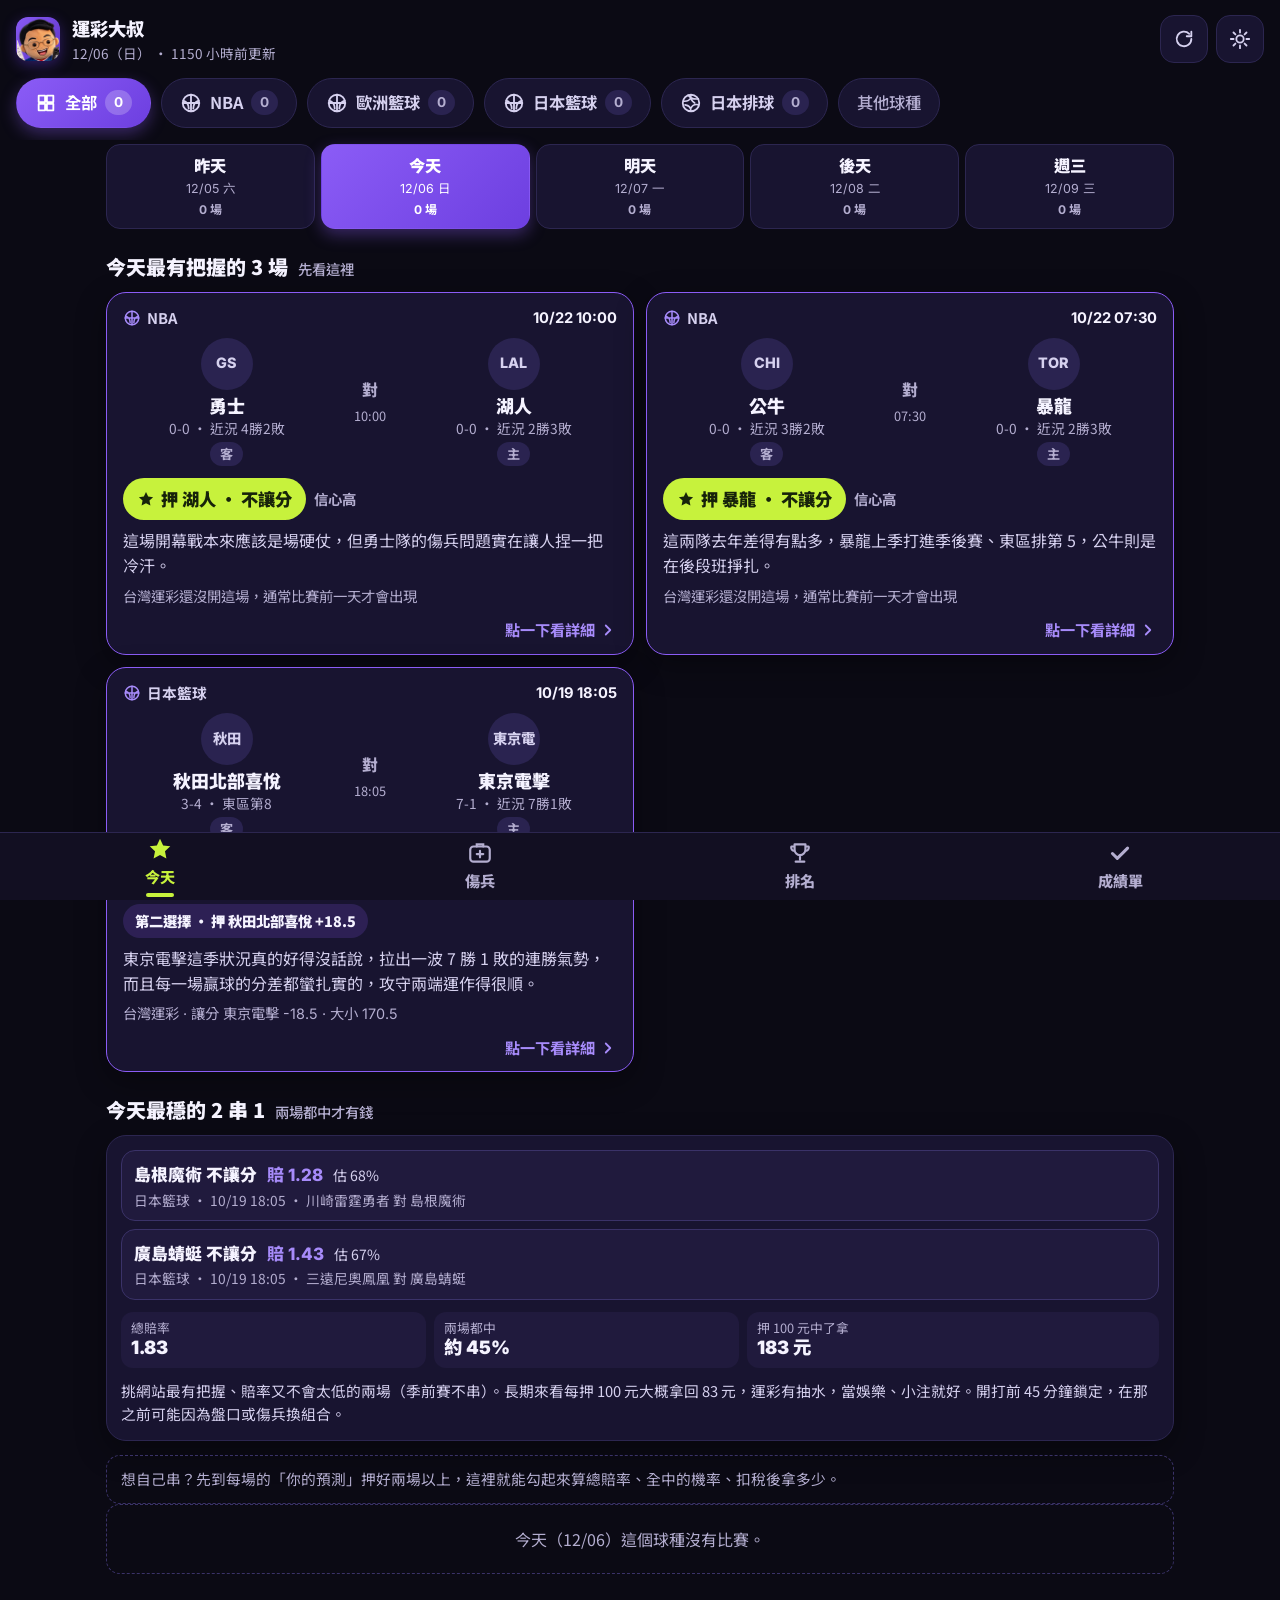
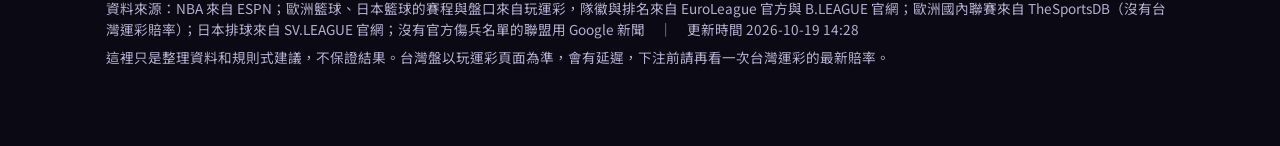
==== commit 428e562b: "logo、app 圖示重新去背（邊緣把白色扣掉、削掉最外圈，頭髮耳朵不再有白邊）；載入畫面的大叔會動：整個人跳、拳頭揮、驚嘆號一閃一閃 Co-Authored-By: Claude Opus 5.5 " ====
--- a/index.html
+++ b/index.html
@@ -93,7 +93,15 @@
 
 <div id="loader" class="loader on" aria-live="polite" aria-label="資料載入中">
   <div class="loader-box">
-    <img class="loader-mascot" src="icons/mascot.webp" alt="" width="280" height="268">
+    <div class="mascot-wrap" aria-hidden="true">
+      <div class="mascot">
+        <img class="m m-body" src="icons/m-body.webp" alt="" width="560" height="537">
+        <img class="m m-fist" src="icons/m-fist.webp" alt="" width="560" height="537">
+        <img class="m m-red" src="icons/m-red.webp" alt="" width="560" height="537">
+        <img class="m m-yel" src="icons/m-yel.webp" alt="" width="560" height="537">
+      </div>
+      <div class="m-shadow"></div>
+    </div>
     <div class="loader-text">資料載入中<i>.</i><i>.</i><i>.</i></div>
     <div class="loader-sub">運彩大叔正在幫你看今天的比賽</div>
   </div>
--- a/style.css
+++ b/style.css
@@ -235,10 +235,20 @@
 .loader{position:fixed;inset:0;z-index:60;display:grid;place-items:center;background:var(--bg);opacity:0;pointer-events:none;transition:opacity .35s ease}
 .loader.on{opacity:1;pointer-events:auto}
 .loader-box{text-align:center;padding:24px}
-.loader-box img{width:min(64vw,260px);height:auto}
-.loader-mascot{animation:mascot-bob 1.1s ease-in-out infinite;transform-origin:50% 90%}
-@keyframes mascot-bob{0%,100%{transform:translateY(0) rotate(0)}50%{transform:translateY(-8px) rotate(-1.5deg)}}
-@media (prefers-reduced-motion:reduce){.loader-mascot{animation:none}}
+/* 載入畫面的運彩大叔：整個人跳、拳頭一直揮、驚嘆號一閃一閃（四張圖疊在一起，各自動） */
+.mascot-wrap{width:min(66vw,270px);margin:0 auto}
+.mascot{position:relative;width:100%;aspect-ratio:560/537;transform-origin:50% 100%;animation:m-hop .9s cubic-bezier(.33,0,.4,1) infinite}
+.mascot .m{position:absolute;inset:0;width:100%;height:100%}
+.m-fist{transform-origin:82.2% 54.4%;animation:m-pump .45s ease-in-out infinite alternate}
+.m-red{transform-origin:9.6% 24%;animation:m-pop .9s ease-in-out infinite}
+.m-yel{transform-origin:77.7% 17.1%;animation:m-pop .9s ease-in-out infinite .45s}
+.m-shadow{width:62%;height:16px;margin:-10px auto 0;border-radius:50%;background:radial-gradient(closest-side,rgba(0,0,0,.5),transparent);animation:m-shadow .9s cubic-bezier(.33,0,.4,1) infinite}
+:root[data-theme="light"] .m-shadow{background:radial-gradient(closest-side,rgba(30,20,60,.25),transparent)}
+@keyframes m-hop{0%{transform:translateY(0) scale(1.04,.95)}14%{transform:translateY(0) scale(.97,1.04)}50%{transform:translateY(-20px) rotate(-3deg)}82%{transform:translateY(0) rotate(1deg) scale(1,1)}100%{transform:translateY(0) scale(1.04,.95)}}
+@keyframes m-pump{from{transform:rotate(-3deg)}to{transform:rotate(15deg)}}
+@keyframes m-pop{0%,100%{transform:scale(.75);opacity:.35}45%{transform:scale(1.18);opacity:1}}
+@keyframes m-shadow{0%,100%{transform:scaleX(1);opacity:1}50%{transform:scaleX(.68);opacity:.45}}
+@media (prefers-reduced-motion:reduce){.mascot,.m-fist,.m-red,.m-yel,.m-shadow{animation:none}}
 .loader-text{margin-top:14px;font-weight:900;font-size:1.15rem;letter-spacing:.18em;color:var(--ink)}
 .loader-text i{display:inline-block;font-style:normal;animation:ldblink 1.2s infinite}
 .loader-text i:nth-child(2){animation-delay:.2s}.loader-text i:nth-child(3){animation-delay:.4s}
@@ -356,6 +366,8 @@
 .ai-diff{display:flex;gap:8px;align-items:flex-start;color:var(--warn);font-weight:700;font-size:.92rem;margin:4px 0 6px}
 .ai-diff svg{width:18px;height:18px;flex:none;margin-top:2px}
 .ai-foot{color:var(--muted);font-size:.8rem}
+.ai-wait{display:flex;gap:8px;align-items:flex-start;background:var(--warn-wash);color:var(--ink);border-radius:8px;padding:8px 10px;margin:0 0 10px;font-size:.95rem;line-height:1.55}
+.ai-wait svg{width:18px;height:18px;flex:none;margin-top:3px;color:var(--warn)}
 .ai p.ai-calc,.ai p.ai-care{padding:8px 10px;border-radius:8px;font-size:1rem}
 .ai p.ai-calc{background:var(--violet-wash)}
 .ai p.ai-care{background:var(--warn-wash)}
@@ -364,6 +376,12 @@
 .calc-more{margin:2px 0 8px}
 .calc-more summary{cursor:pointer;color:var(--ink-2);font-size:.9rem;font-weight:700;padding:4px 0}
 .calc-more .calc{margin-top:6px}
+.prow.spot{align-items:flex-start}
+.prow.spot .avatar,.prow.spot img{margin-top:2px}
+.spot-text{color:var(--ink-2);font-size:.95rem;line-height:1.55;margin-top:2px;white-space:normal}
+.alt-pick{margin-top:10px;background:var(--card);border:1px solid var(--line);border-left:4px solid var(--violet-2);border-radius:var(--radius-s);padding:10px 14px;font-size:1rem;line-height:1.6;color:var(--ink)}
+.alt-pick b{display:block;font-size:.85rem;font-weight:900;color:var(--violet-2);margin-bottom:2px}
+.g-verdict .pill.alt{background:var(--violet-wash);color:var(--ink);font-size:.9rem;padding:6px 12px}
 .src-list{display:flex;flex-direction:column;gap:6px;margin-top:6px}
 .src-list a{display:block;color:var(--ink-2);font-size:.82rem;line-height:1.45;text-decoration:none;padding:6px 8px;border-radius:8px;background:var(--violet-wash)}
 .src-list a b{color:var(--ink);font-weight:800}
